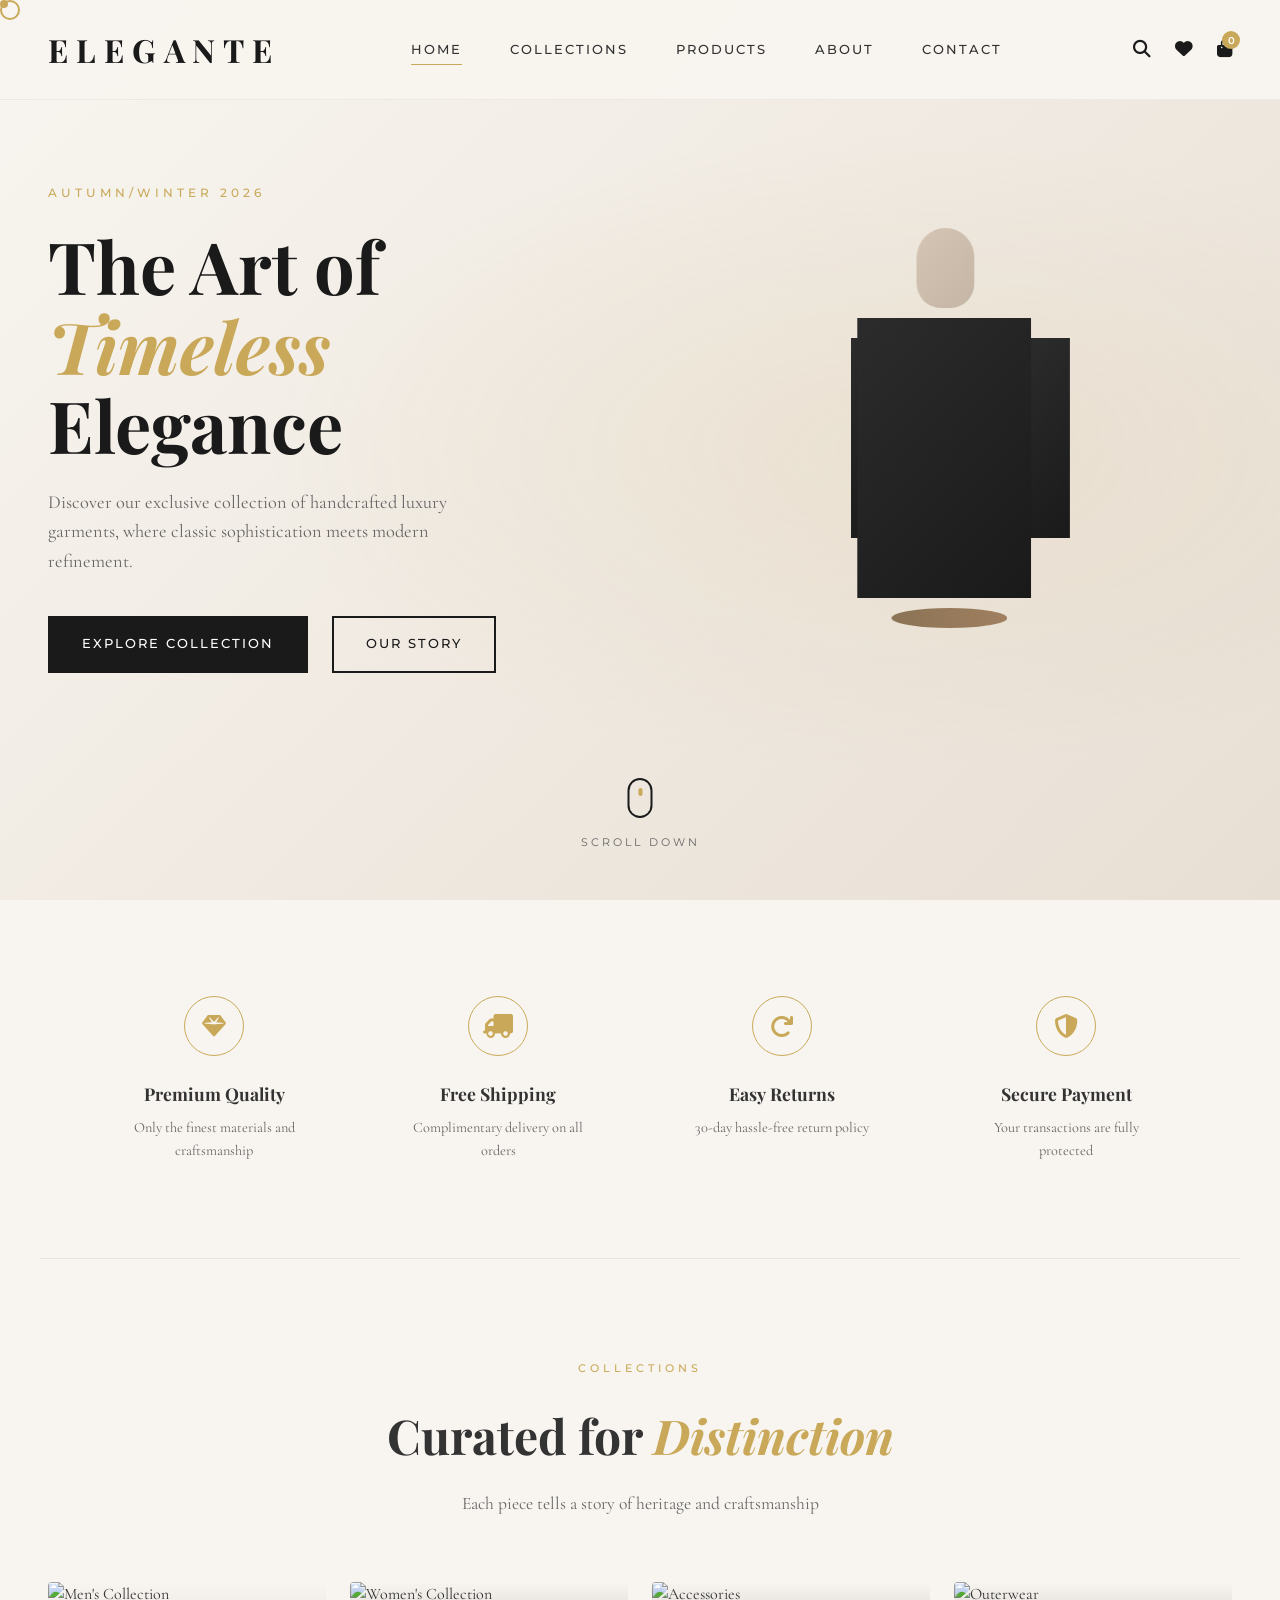
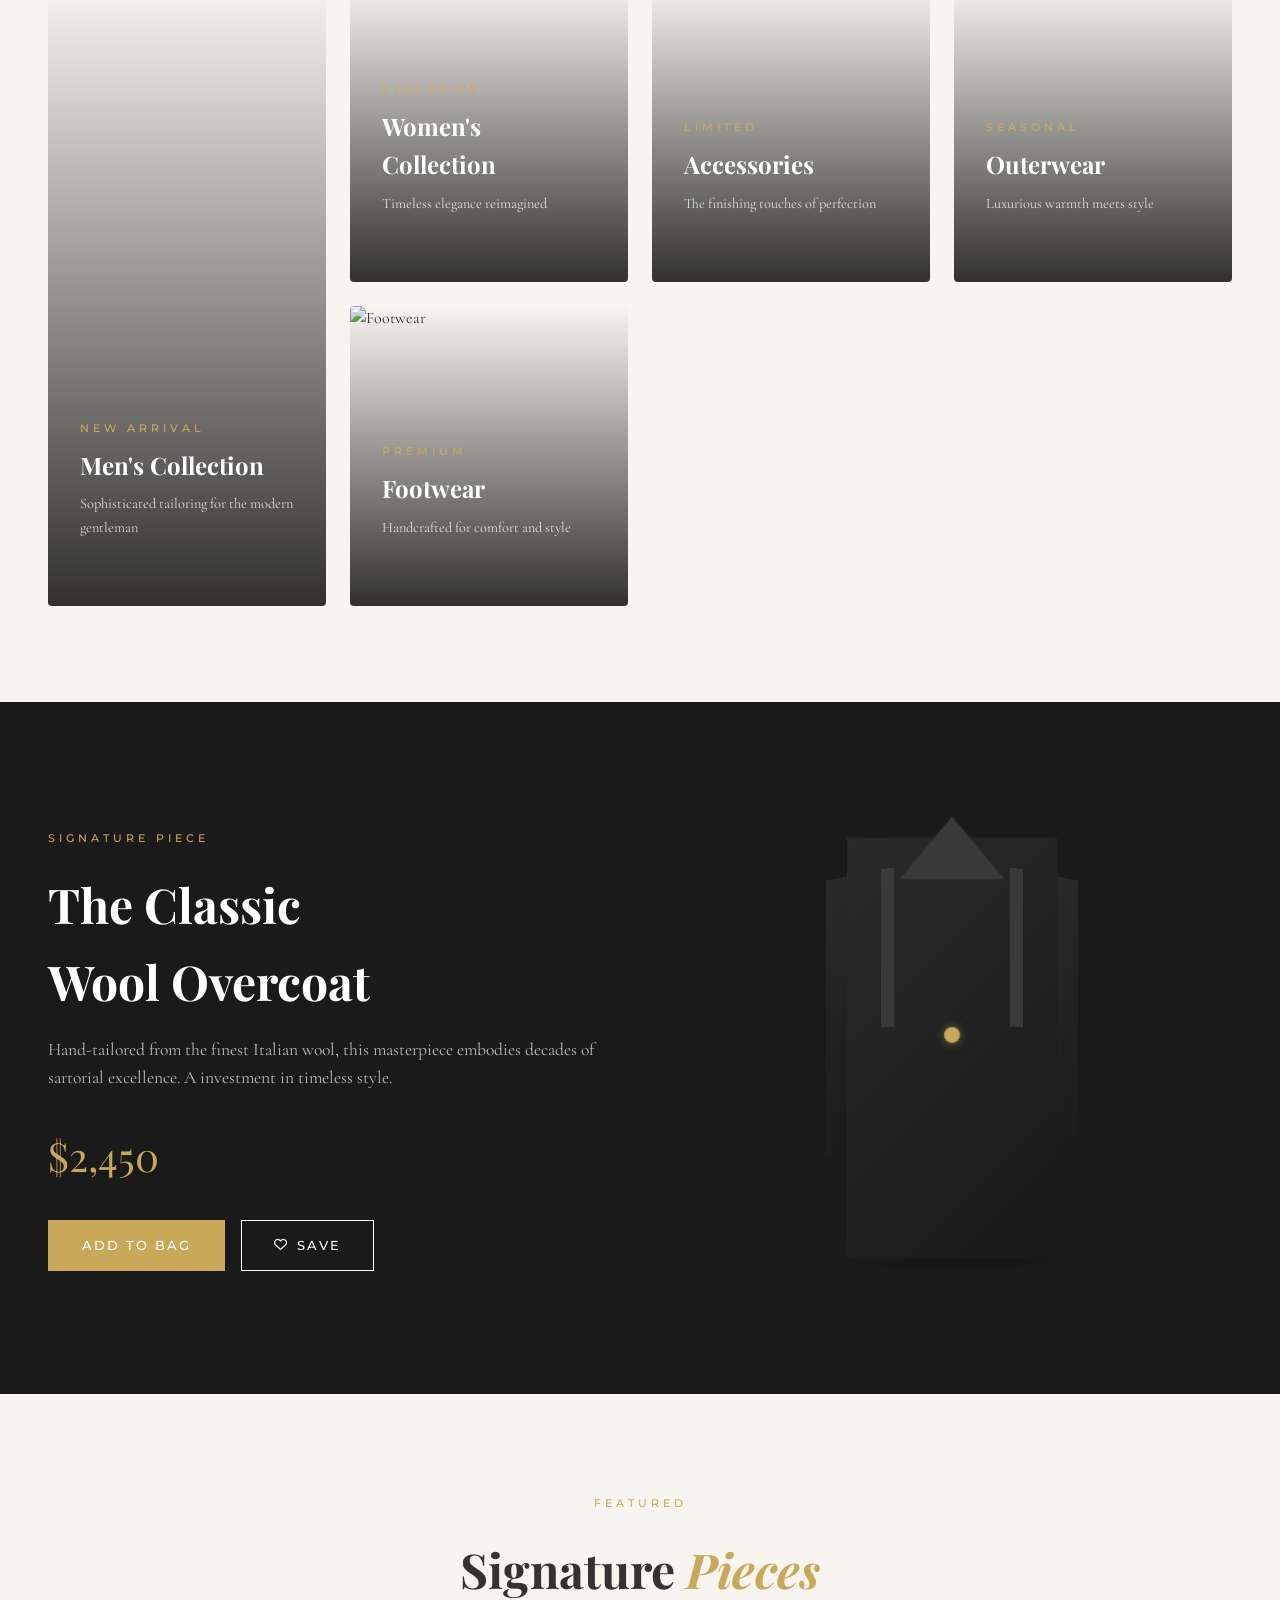
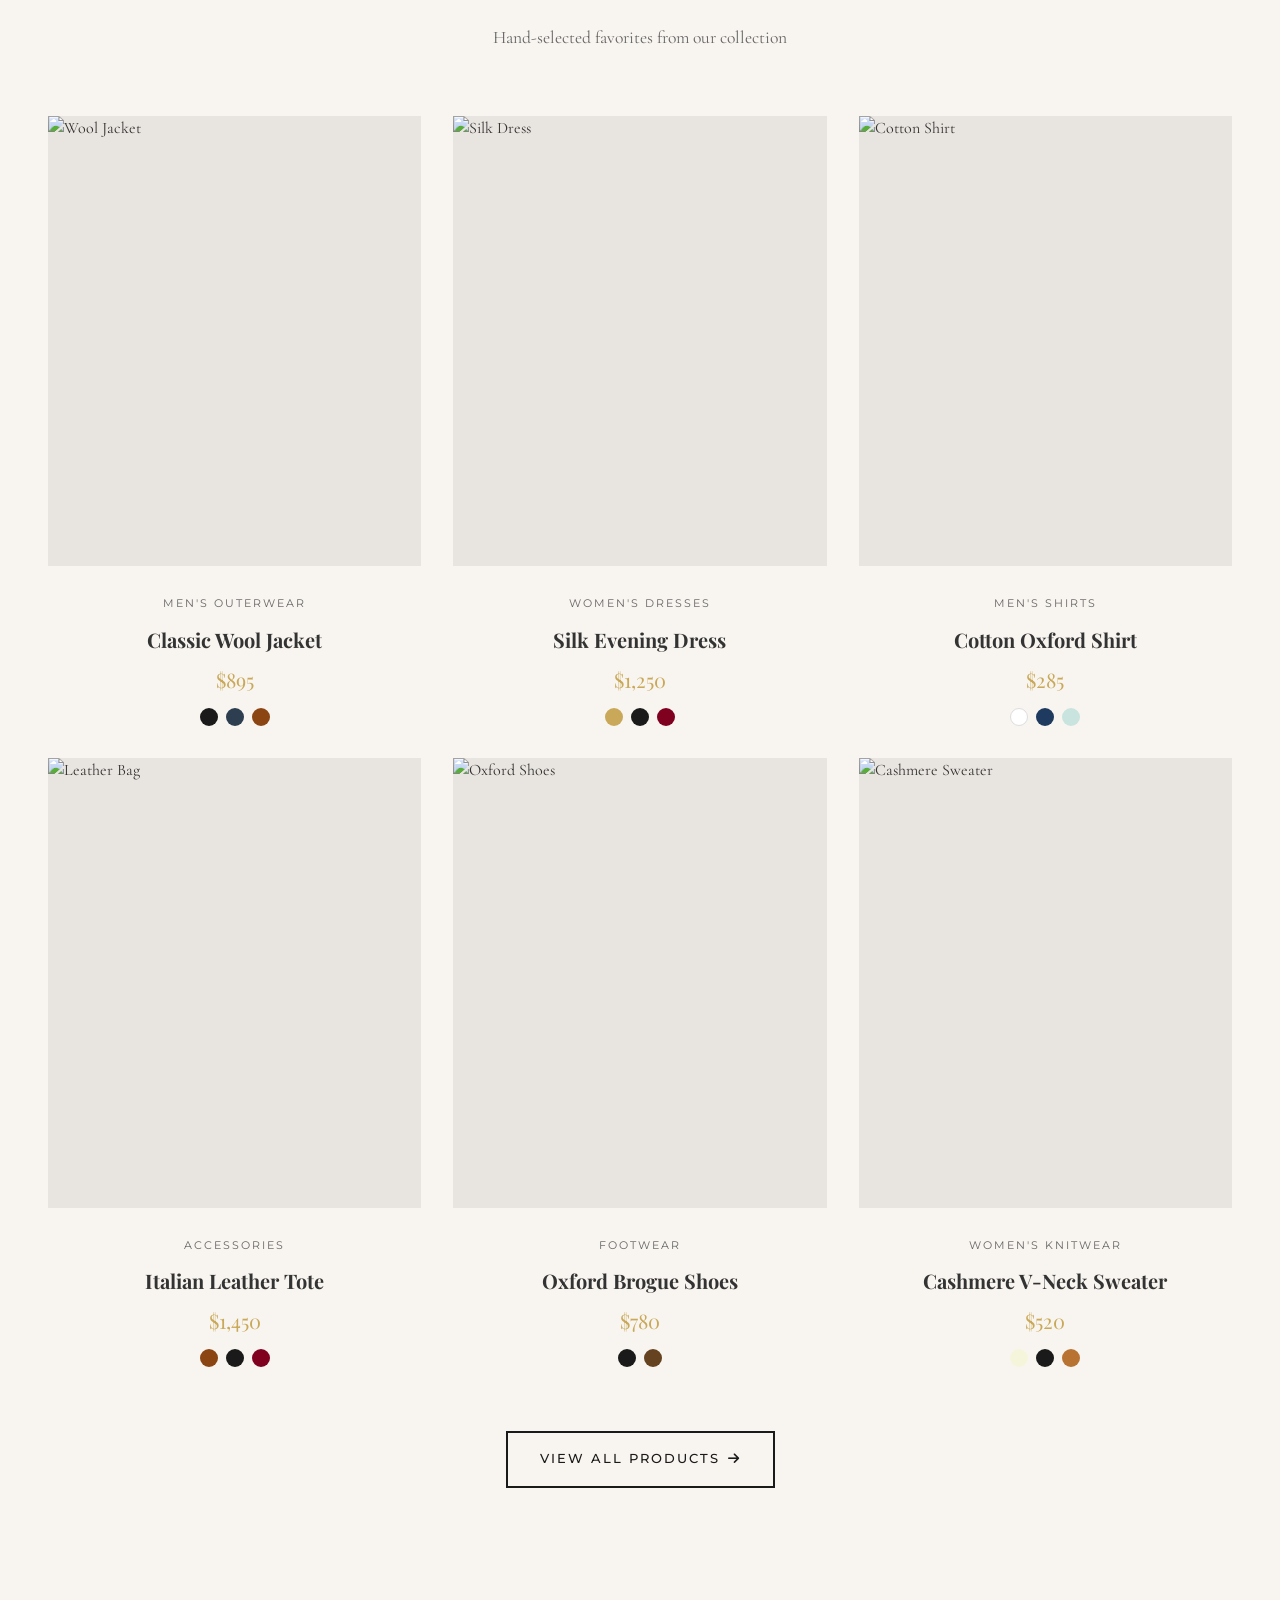
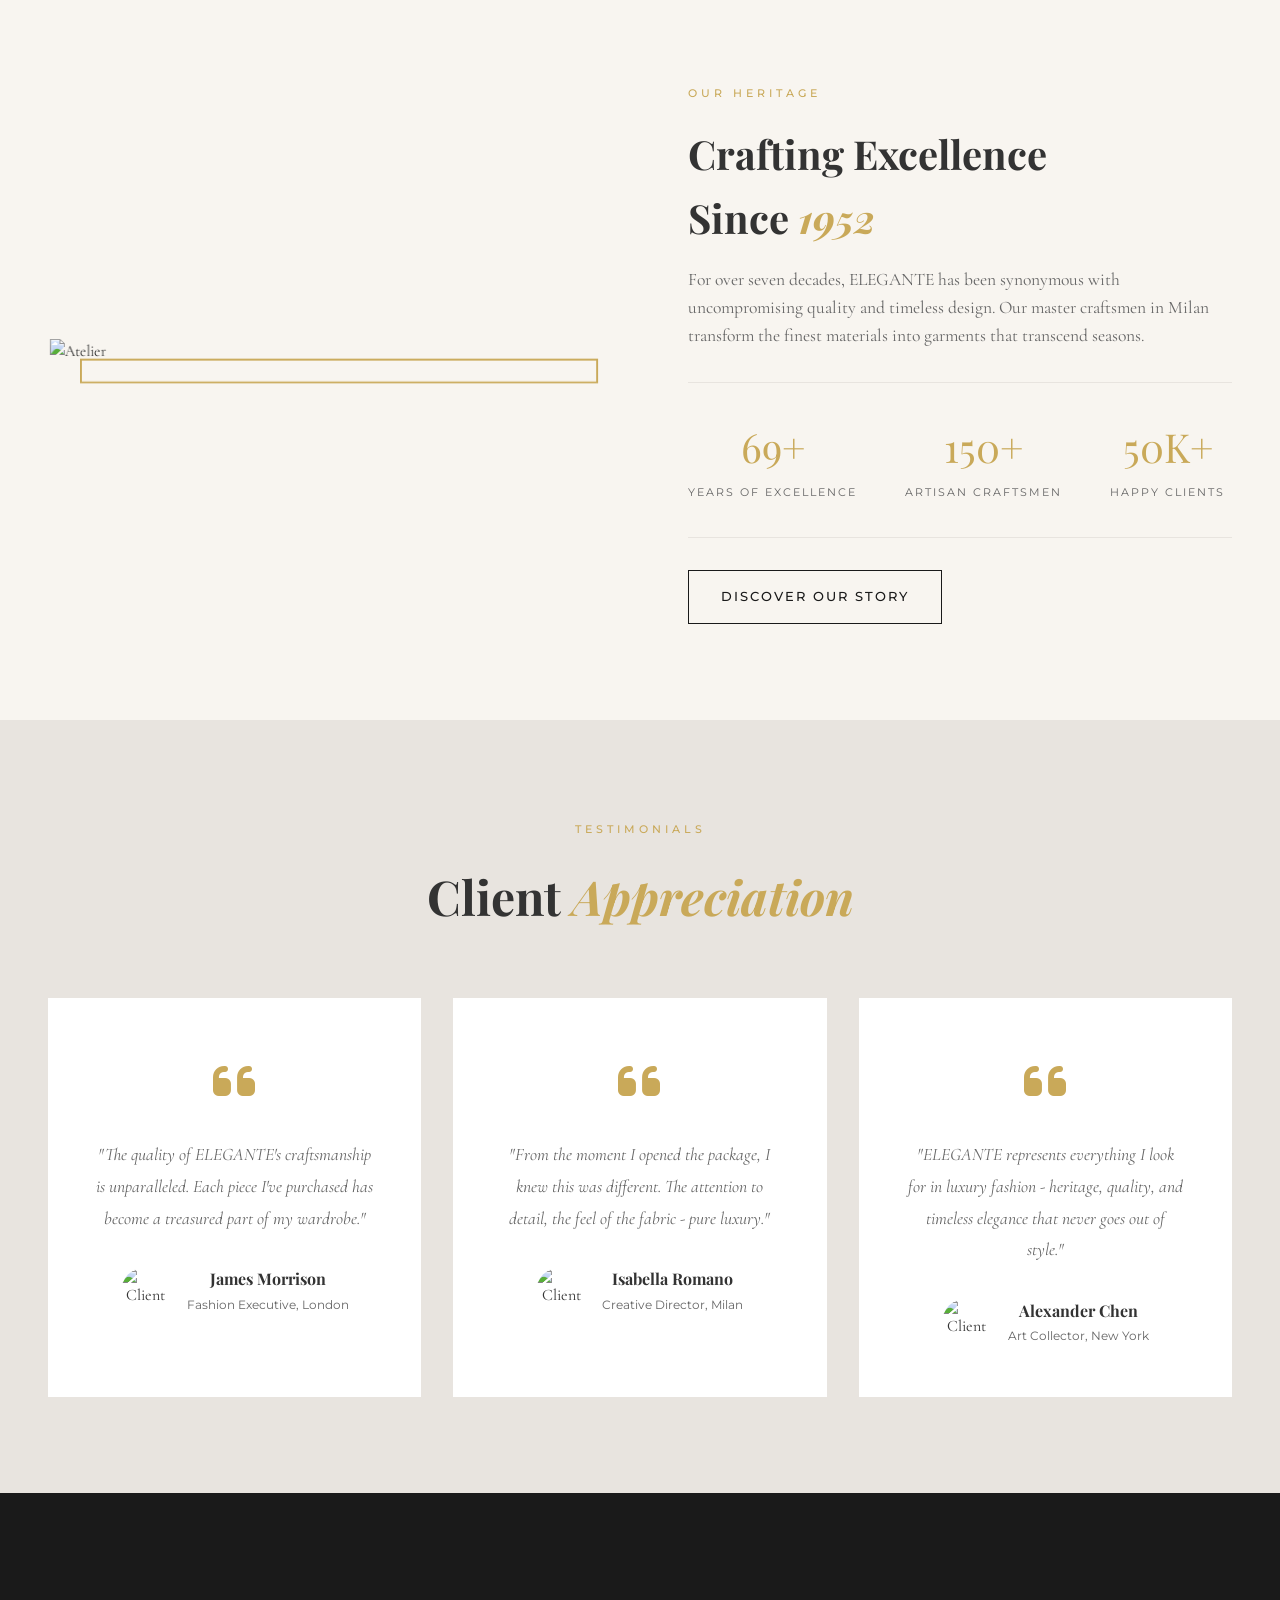
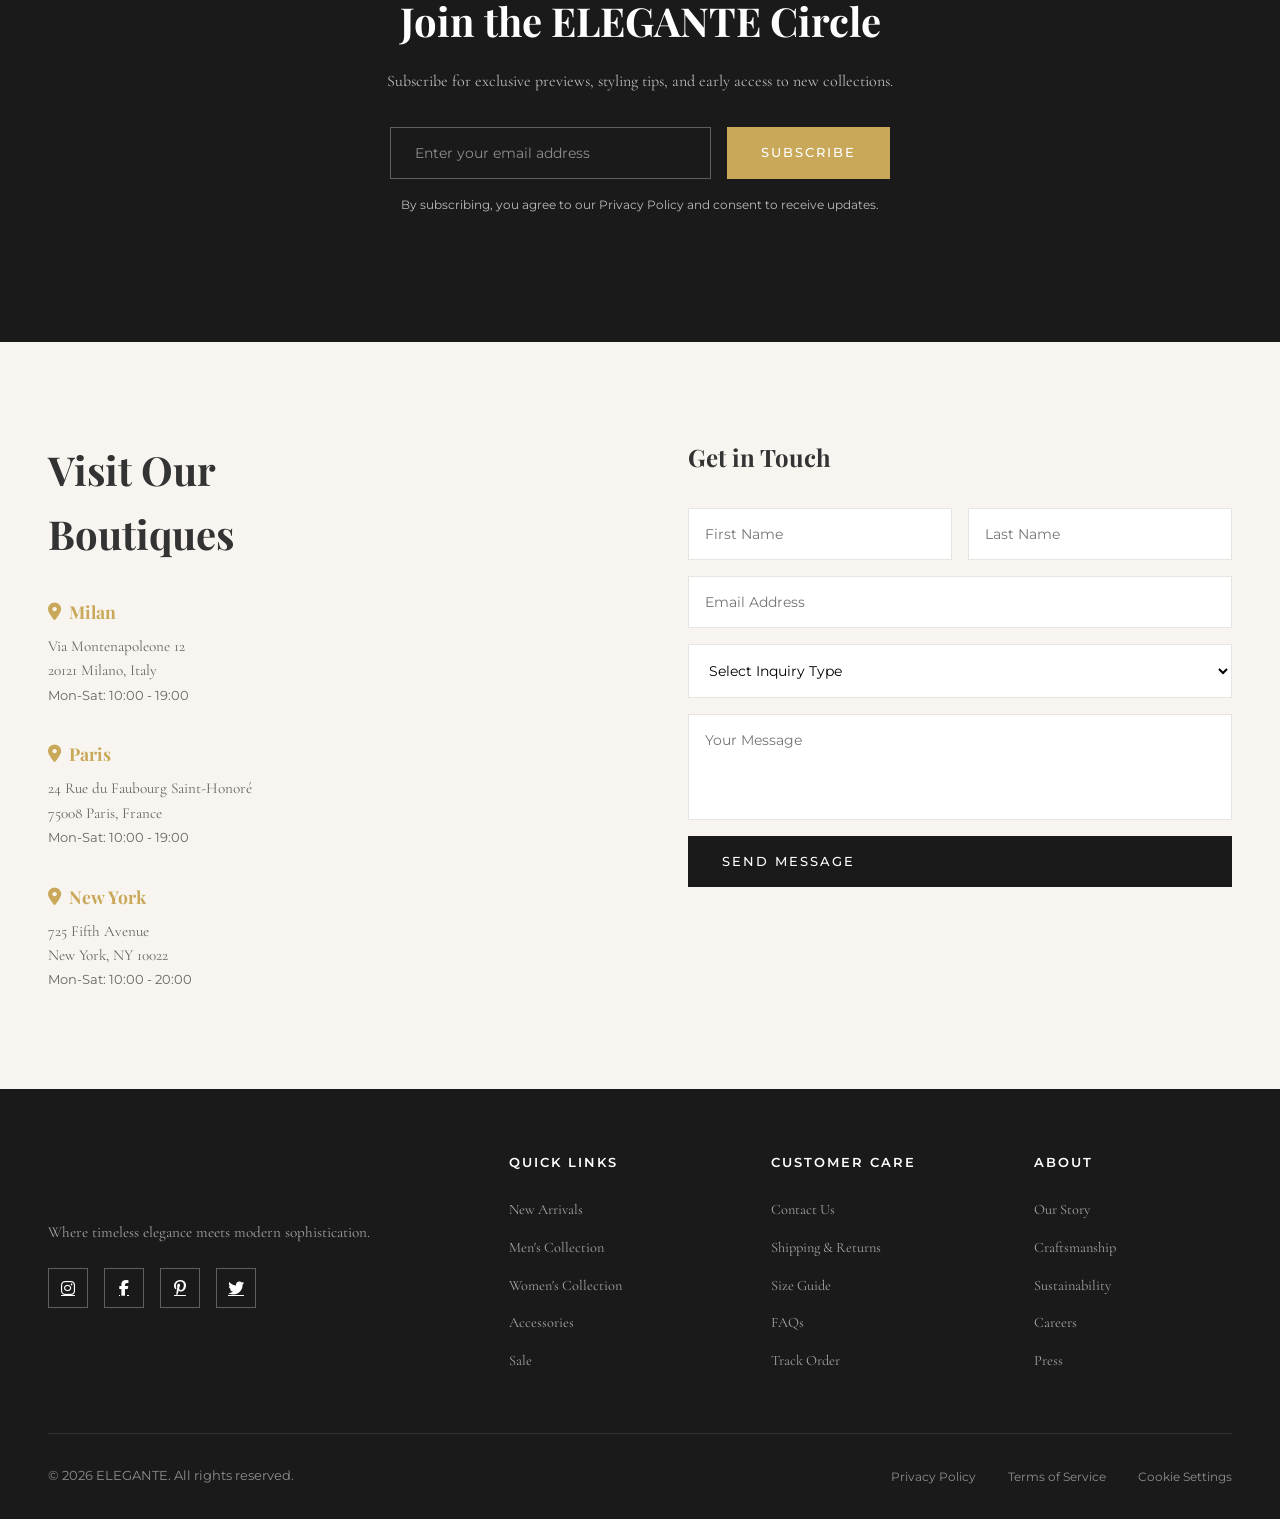
==== index.html @ e99ea3eb "Add 3D Classic Clothing Brand Website - ELEGANTE" ====
<!DOCTYPE html>
<html lang="en">
<head>
    <meta charset="UTF-8">
    <meta name="viewport" content="width=device-width, initial-scale=1.0">
    <title>ELEGANTE - Luxury Clothing Brand</title>
    <link rel="stylesheet" href="style.css">
    <link href="https://fonts.googleapis.com/css2?family=Playfair+Display:wght@400;500;600;700&family=Cormorant+Garamond:wght@300;400;500;600&family=Montserrat:wght@300;400;500;600&display=swap" rel="stylesheet">
    <link rel="stylesheet" href="https://cdnjs.cloudflare.com/ajax/libs/font-awesome/6.4.0/css/all.min.css">
</head>
<body>
    <div class="cursor"></div>
    <div class="cursor-follower"></div>

    <nav class="navbar">
        <div class="nav-container">
            <div class="logo">ELEGANTE</div>
            <ul class="nav-links">
                <li><a href="#home" class="active">Home</a></li>
                <li><a href="#collections">Collections</a></li>
                <li><a href="#products">Products</a></li>
                <li><a href="#about">About</a></li>
                <li><a href="#contact">Contact</a></li>
            </ul>
            <div class="nav-icons">
                <button class="icon-btn"><i class="fas fa-search"></i></button>
                <button class="icon-btn"><i class="fas fa-heart"></i></button>
                <button class="icon-btn cart-btn">
                    <i class="fas fa-shopping-bag"></i>
                    <span class="cart-count">0</span>
                </button>
            </div>
            <button class="nav-toggle">
                <span></span>
                <span></span>
                <span></span>
            </button>
        </div>
    </nav>

    <section class="hero" id="home">
        <div class="hero-bg">
            <div class="bg-layer layer-1"></div>
            <div class="bg-layer layer-2"></div>
            <div class="bg-layer layer-3"></div>
        </div>
        <div class="hero-content">
            <div class="hero-text">
                <span class="subtitle">Autumn/Winter 2026</span>
                <h1>The Art of<br><span class="highlight">Timeless</span> Elegance</h1>
                <p>Discover our exclusive collection of handcrafted luxury garments, where classic sophistication meets modern refinement.</p>
                <div class="hero-buttons">
                    <a href="#collections" class="btn btn-primary">Explore Collection</a>
                    <a href="#about" class="btn btn-secondary">Our Story</a>
                </div>
            </div>
            <div class="hero-3d">
                <div class="mannequin">
                    <div class="mannequin-head"></div>
                    <div class="mannequin-body">
                        <div class="jacket">
                            <div class="jacket-front"></div>
                            <div class="jacket-left"></div>
                            <div class="jacket-right"></div>
                            <div class="jacket-sleeve left"></div>
                            <div class="jacket-sleeve right"></div>
                        </div>
                    </div>
                    <div class="mannequin-base"></div>
                </div>
                <div class="reflection"></div>
            </div>
        </div>
        <div class="scroll-indicator">
            <div class="mouse">
                <div class="wheel"></div>
            </div>
            <span>Scroll Down</span>
        </div>
    </section>

    <section class="features">
        <div class="feature">
            <div class="feature-icon"><i class="fas fa-gem"></i></div>
            <h3>Premium Quality</h3>
            <p>Only the finest materials and craftsmanship</p>
        </div>
        <div class="feature">
            <div class="feature-icon"><i class="fas fa-truck"></i></div>
            <h3>Free Shipping</h3>
            <p>Complimentary delivery on all orders</p>
        </div>
        <div class="feature">
            <div class="feature-icon"><i class="fas fa-undo"></i></div>
            <h3>Easy Returns</h3>
            <p>30-day hassle-free return policy</p>
        </div>
        <div class="feature">
            <div class="feature-icon"><i class="fas fa-shield-alt"></i></div>
            <h3>Secure Payment</h3>
            <p>Your transactions are fully protected</p>
        </div>
    </section>

    <section class="collections" id="collections">
        <div class="section-header">
            <span class="tag">Collections</span>
            <h2>Curated for <span class="highlight">Distinction</span></h2>
            <p>Each piece tells a story of heritage and craftsmanship</p>
        </div>
        <div class="collections-grid">
            <div class="collection-card large">
                <div class="card-inner">
                    <div class="card-front">
                        <img src="https://images.unsplash.com/photo-1558171813-4c088753af8f?w=800&h=1000&fit=crop" alt="Men's Collection">
                        <div class="card-overlay">
                            <span class="tag">New Arrival</span>
                            <h3>Men's Collection</h3>
                            <p>Sophisticated tailoring for the modern gentleman</p>
                            <a href="#" class="explore-btn">Explore <i class="fas fa-arrow-right"></i></a>
                        </div>
                    </div>
                </div>
            </div>
            <div class="collection-card">
                <div class="card-inner">
                    <div class="card-front">
                        <img src="https://images.unsplash.com/photo-1485968579169-a6d3c5b5a7c9?w=600&h=500&fit=crop" alt="Women's Collection">
                        <div class="card-overlay">
                            <span class="tag">Exclusive</span>
                            <h3>Women's Collection</h3>
                            <p>Timeless elegance reimagined</p>
                            <a href="#" class="explore-btn">Explore <i class="fas fa-arrow-right"></i></a>
                        </div>
                    </div>
                </div>
            </div>
            <div class="collection-card">
                <div class="card-inner">
                    <div class="card-front">
                        <img src="https://images.unsplash.com/photo-1490481651871-ab68de25d43d?w=600&h=500&fit=crop" alt="Accessories">
                        <div class="card-overlay">
                            <span class="tag">Limited</span>
                            <h3>Accessories</h3>
                            <p>The finishing touches of perfection</p>
                            <a href="#" class="explore-btn">Explore <i class="fas fa-arrow-right"></i></a>
                        </div>
                    </div>
                </div>
            </div>
            <div class="collection-card">
                <div class="card-inner">
                    <div class="card-front">
                        <img src="https://images.unsplash.com/photo-1445205170230-053b83016050?w=600&h=500&fit=crop" alt="Outerwear">
                        <div class="card-overlay">
                            <span class="tag">Seasonal</span>
                            <h3>Outerwear</h3>
                            <p>Luxurious warmth meets style</p>
                            <a href="#" class="explore-btn">Explore <i class="fas fa-arrow-right"></i></a>
                        </div>
                    </div>
                </div>
            </div>
            <div class="collection-card">
                <div class="card-inner">
                    <div class="card-front">
                        <img src="https://images.unsplash.com/photo-1441986300917-64674bd600d8?w=600&h=500&fit=crop" alt="Footwear">
                        <div class="card-overlay">
                            <span class="tag">Premium</span>
                            <h3>Footwear</h3>
                            <p>Handcrafted for comfort and style</p>
                            <a href="#" class="explore-btn">Explore <i class="fas fa-arrow-right"></i></a>
                        </div>
                    </div>
                </div>
            </div>
        </div>
    </section>

    <section class="showcase">
        <div class="showcase-content">
            <div class="showcase-text">
                <span class="tag">Signature Piece</span>
                <h2>The Classic<br>Wool Overcoat</h2>
                <p>Hand-tailored from the finest Italian wool, this masterpiece embodies decades of sartorial excellence. A investment in timeless style.</p>
                <div class="price">$2,450</div>
                <div class="showcase-buttons">
                    <button class="btn btn-primary">Add to Bag</button>
                    <button class="btn btn-outline"><i class="far fa-heart"></i> Save</button>
                </div>
            </div>
            <div class="showcase-3d">
                <div class="coat-3d">
                    <div class="coat-body">
                        <div class="coat-side left"></div>
                        <div class="coat-side right"></div>
                        <div class="coat-front"></div>
                        <div class="coat-collar"></div>
                        <div class="coat-lapel left"></div>
                        <div class="coat-lapel right"></div>
                        <div class="coat-button"></div>
                        <div class="coat-pocket left"></div>
                        <div class="coat-pocket right"></div>
                        <div class="coat-sleeve left"></div>
                        <div class="coat-sleeve right"></div>
                    </div>
                    <div class="coat-shadow"></div>
                </div>
            </div>
        </div>
    </section>

    <section class="products" id="products">
        <div class="section-header">
            <span class="tag">Featured</span>
            <h2>Signature <span class="highlight">Pieces</span></h2>
            <p>Hand-selected favorites from our collection</p>
        </div>
        <div class="products-grid">
            <div class="product-card">
                <div class="product-3d">
                    <div class="product-wrapper">
                        <div class="product-img">
                            <img src="https://images.unsplash.com/photo-1591047139829-d91aecb6caea?w=400&h=500&fit=crop" alt="Wool Jacket">
                        </div>
                        <div class="product-img hover-img">
                            <img src="https://images.unsplash.com/photo-1594938298603-c8148c4dae35?w=400&h=500&fit=crop" alt="Wool Jacket Back">
                        </div>
                    </div>
                    <div class="product-actions">
                        <button class="action-btn"><i class="fas fa-eye"></i></button>
                        <button class="action-btn"><i class="fas fa-heart"></i></button>
                        <button class="action-btn"><i class="fas fa-sync-alt"></i></button>
                    </div>
                </div>
                <div class="product-info">
                    <span class="product-category">Men's Outerwear</span>
                    <h3>Classic Wool Jacket</h3>
                    <div class="product-price">$895</div>
                    <div class="product-colors">
                        <span class="color" style="background: #1a1a1a;"></span>
                        <span class="color" style="background: #2c3e50;"></span>
                        <span class="color" style="background: #8b4513;"></span>
                    </div>
                </div>
            </div>
            <div class="product-card">
                <div class="product-3d">
                    <div class="product-wrapper">
                        <div class="product-img">
                            <img src="https://images.unsplash.com/photo-1595777457583-95e059d581b8?w=400&h=500&fit=crop" alt="Silk Dress">
                        </div>
                        <div class="product-img hover-img">
                            <img src="https://images.unsplash.com/photo-1572804013309-59a88b7e92f1?w=400&h=500&fit=crop" alt="Silk Dress Back">
                        </div>
                    </div>
                    <div class="product-actions">
                        <button class="action-btn"><i class="fas fa-eye"></i></button>
                        <button class="action-btn"><i class="fas fa-heart"></i></button>
                        <button class="action-btn"><i class="fas fa-sync-alt"></i></button>
                    </div>
                </div>
                <div class="product-info">
                    <span class="product-category">Women's Dresses</span>
                    <h3>Silk Evening Dress</h3>
                    <div class="product-price">$1,250</div>
                    <div class="product-colors">
                        <span class="color" style="background: #c9a959;"></span>
                        <span class="color" style="background: #1a1a1a;"></span>
                        <span class="color" style="background: #800020;"></span>
                    </div>
                </div>
            </div>
            <div class="product-card">
                <div class="product-3d">
                    <div class="product-wrapper">
                        <div class="product-img">
                            <img src="https://images.unsplash.com/photo-1521572163474-6864f9cf17ab?w=400&h=500&fit=crop" alt="Cotton Shirt">
                        </div>
                        <div class="product-img hover-img">
                            <img src="https://images.unsplash.com/photo-1596755094514-f87e34085b2c?w=400&h=500&fit=crop" alt="Cotton Shirt Back">
                        </div>
                    </div>
                    <div class="product-actions">
                        <button class="action-btn"><i class="fas fa-eye"></i></button>
                        <button class="action-btn"><i class="fas fa-heart"></i></button>
                        <button class="action-btn"><i class="fas fa-sync-alt"></i></button>
                    </div>
                </div>
                <div class="product-info">
                    <span class="product-category">Men's Shirts</span>
                    <h3>Cotton Oxford Shirt</h3>
                    <div class="product-price">$285</div>
                    <div class="product-colors">
                        <span class="color" style="background: #ffffff; border: 1px solid #ddd;"></span>
                        <span class="color" style="background: #1e3a5f;"></span>
                        <span class="color" style="background: #c9e4de;"></span>
                    </div>
                </div>
            </div>
            <div class="product-card">
                <div class="product-3d">
                    <div class="product-wrapper">
                        <div class="product-img">
                            <img src="https://images.unsplash.com/photo-1548036328-c9fa89d128fa?w=400&h=500&fit=crop" alt="Leather Bag">
                        </div>
                        <div class="product-img hover-img">
                            <img src="https://images.unsplash.com/photo-1553062407-98eeb64c6a62?w=400&h=500&fit=crop" alt="Leather Bag Side">
                        </div>
                    </div>
                    <div class="product-actions">
                        <button class="action-btn"><i class="fas fa-eye"></i></button>
                        <button class="action-btn"><i class="fas fa-heart"></i></button>
                        <button class="action-btn"><i class="fas fa-sync-alt"></i></button>
                    </div>
                </div>
                <div class="product-info">
                    <span class="product-category">Accessories</span>
                    <h3>Italian Leather Tote</h3>
                    <div class="product-price">$1,450</div>
                    <div class="product-colors">
                        <span class="color" style="background: #8b4513;"></span>
                        <span class="color" style="background: #1a1a1a;"></span>
                        <span class="color" style="background: #800020;"></span>
                    </div>
                </div>
            </div>
            <div class="product-card">
                <div class="product-3d">
                    <div class="product-wrapper">
                        <div class="product-img">
                            <img src="https://images.unsplash.com/photo-1600185365483-26d7a4cc7519?w=400&h=500&fit=crop" alt="Oxford Shoes">
                        </div>
                        <div class="product-img hover-img">
                            <img src="https://images.unsplash.com/photo-1608256246200-53e635b5b65f?w=400&h=500&fit=crop" alt="Oxford Shoes Side">
                        </div>
                    </div>
                    <div class="product-actions">
                        <button class="action-btn"><i class="fas fa-eye"></i></button>
                        <button class="action-btn"><i class="fas fa-heart"></i></button>
                        <button class="action-btn"><i class="fas fa-sync-alt"></i></button>
                    </div>
                </div>
                <div class="product-info">
                    <span class="product-category">Footwear</span>
                    <h3>Oxford Brogue Shoes</h3>
                    <div class="product-price">$780</div>
                    <div class="product-colors">
                        <span class="color" style="background: #1a1a1a;"></span>
                        <span class="color" style="background: #654321;"></span>
                    </div>
                </div>
            </div>
            <div class="product-card">
                <div class="product-3d">
                    <div class="product-wrapper">
                        <div class="product-img">
                            <img src="https://images.unsplash.com/photo-1434389677669-e08b4cac3105?w=400&h=500&fit=crop" alt="Cashmere Sweater">
                        </div>
                        <div class="product-img hover-img">
                            <img src="https://images.unsplash.com/photo-1576566588028-4147f3842f27?w=400&h=500&fit=crop" alt="Cashmere Sweater Detail">
                        </div>
                    </div>
                    <div class="product-actions">
                        <button class="action-btn"><i class="fas fa-eye"></i></button>
                        <button class="action-btn"><i class="fas fa-heart"></i></button>
                        <button class="action-btn"><i class="fas fa-sync-alt"></i></button>
                    </div>
                </div>
                <div class="product-info">
                    <span class="product-category">Women's Knitwear</span>
                    <h3>Cashmere V-Neck Sweater</h3>
                    <div class="product-price">$520</div>
                    <div class="product-colors">
                        <span class="color" style="background: #f5f5dc;"></span>
                        <span class="color" style="background: #1a1a1a;"></span>
                        <span class="color" style="background: #b87333;"></span>
                    </div>
                </div>
            </div>
        </div>
        <div class="products-cta">
            <a href="#" class="btn btn-secondary">View All Products <i class="fas fa-arrow-right"></i></a>
        </div>
    </section>

    <section class="about" id="about">
        <div class="about-image">
            <div class="image-frame">
                <img src="https://images.unsplash.com/photo-1558618666-fcd25c85cd64?w=600&h=800&fit=crop" alt="Atelier">
                <div class="frame-accent"></div>
            </div>
        </div>
        <div class="about-content">
            <span class="tag">Our Heritage</span>
            <h2>Crafting Excellence<br>Since <span class="highlight">1952</span></h2>
            <p>For over seven decades, ELEGANTE has been synonymous with uncompromising quality and timeless design. Our master craftsmen in Milan transform the finest materials into garments that transcend seasons.</p>
            <div class="about-stats">
                <div class="stat">
                    <span class="number">70+</span>
                    <span class="label">Years of Excellence</span>
                </div>
                <div class="stat">
                    <span class="number">150+</span>
                    <span class="label">Artisan Craftsmen</span>
                </div>
                <div class="stat">
                    <span class="number">50K+</span>
                    <span class="label">Happy Clients</span>
                </div>
            </div>
            <a href="#" class="btn btn-outline">Discover Our Story</a>
        </div>
    </section>

    <section class="testimonials">
        <div class="section-header">
            <span class="tag">Testimonials</span>
            <h2>Client <span class="highlight">Appreciation</span></h2>
        </div>
        <div class="testimonials-container">
            <div class="testimonial-card">
                <div class="quote"><i class="fas fa-quote-left"></i></div>
                <p>"The quality of ELEGANTE's craftsmanship is unparalleled. Each piece I've purchased has become a treasured part of my wardrobe."</p>
                <div class="client">
                    <img src="https://images.unsplash.com/photo-1472099645785-5658abf4ff4e?w=100&h=100&fit=crop" alt="Client">
                    <div class="client-info">
                        <strong>James Morrison</strong>
                        <span>Fashion Executive, London</span>
                    </div>
                </div>
            </div>
            <div class="testimonial-card">
                <div class="quote"><i class="fas fa-quote-left"></i></div>
                <p>"From the moment I opened the package, I knew this was different. The attention to detail, the feel of the fabric - pure luxury."</p>
                <div class="client">
                    <img src="https://images.unsplash.com/photo-1438761681033-6461ffad8d80?w=100&h=100&fit=crop" alt="Client">
                    <div class="client-info">
                        <strong>Isabella Romano</strong>
                        <span>Creative Director, Milan</span>
                    </div>
                </div>
            </div>
            <div class="testimonial-card">
                <div class="quote"><i class="fas fa-quote-left"></i></div>
                <p>"ELEGANTE represents everything I look for in luxury fashion - heritage, quality, and timeless elegance that never goes out of style."</p>
                <div class="client">
                    <img src="https://images.unsplash.com/photo-1507003211169-0a1dd7228f2d?w=100&h=100&fit=crop" alt="Client">
                    <div class="client-info">
                        <strong>Alexander Chen</strong>
                        <span>Art Collector, New York</span>
                    </div>
                </div>
            </div>
        </div>
    </section>

    <section class="newsletter">
        <div class="newsletter-content">
            <h2>Join the ELEGANTE Circle</h2>
            <p>Subscribe for exclusive previews, styling tips, and early access to new collections.</p>
            <form class="newsletter-form">
                <input type="email" placeholder="Enter your email address" required>
                <button type="submit" class="btn btn-primary">Subscribe</button>
            </form>
            <p class="privacy">By subscribing, you agree to our Privacy Policy and consent to receive updates.</p>
        </div>
    </section>

    <section class="contact" id="contact">
        <div class="contact-container">
            <div class="contact-info">
                <h2>Visit Our<br>Boutiques</h2>
                <div class="locations">
                    <div class="location">
                        <h4><i class="fas fa-map-marker-alt"></i> Milan</h4>
                        <p>Via Montenapoleone 12<br>20121 Milano, Italy</p>
                        <span>Mon-Sat: 10:00 - 19:00</span>
                    </div>
                    <div class="location">
                        <h4><i class="fas fa-map-marker-alt"></i> Paris</h4>
                        <p>24 Rue du Faubourg Saint-Honoré<br>75008 Paris, France</p>
                        <span>Mon-Sat: 10:00 - 19:00</span>
                    </div>
                    <div class="location">
                        <h4><i class="fas fa-map-marker-alt"></i> New York</h4>
                        <p>725 Fifth Avenue<br>New York, NY 10022</p>
                        <span>Mon-Sat: 10:00 - 20:00</span>
                    </div>
                </div>
            </div>
            <div class="contact-form">
                <h3>Get in Touch</h3>
                <form>
                    <div class="form-row">
                        <input type="text" placeholder="First Name" required>
                        <input type="text" placeholder="Last Name" required>
                    </div>
                    <input type="email" placeholder="Email Address" required>
                    <select>
                        <option value="">Select Inquiry Type</option>
                        <option value="order">Order Inquiry</option>
                        <option value="appointment">Book Appointment</option>
                        <option value="custom">Custom Tailoring</option>
                        <option value="other">Other</option>
                    </select>
                    <textarea rows="4" placeholder="Your Message"></textarea>
                    <button type="submit" class="btn btn-primary">Send Message</button>
                </form>
            </div>
        </div>
    </section>

    <footer class="footer">
        <div class="footer-top">
            <div class="footer-brand">
                <div class="logo">ELEGANTE</div>
                <p>Where timeless elegance meets modern sophistication.</p>
                <div class="social">
                    <a href="#"><i class="fab fa-instagram"></i></a>
                    <a href="#"><i class="fab fa-facebook-f"></i></a>
                    <a href="#"><i class="fab fa-pinterest-p"></i></a>
                    <a href="#"><i class="fab fa-twitter"></i></a>
                </div>
            </div>
            <div class="footer-links">
                <h4>Quick Links</h4>
                <ul>
                    <li><a href="#">New Arrivals</a></li>
                    <li><a href="#">Men's Collection</a></li>
                    <li><a href="#">Women's Collection</a></li>
                    <li><a href="#">Accessories</a></li>
                    <li><a href="#">Sale</a></li>
                </ul>
            </div>
            <div class="footer-links">
                <h4>Customer Care</h4>
                <ul>
                    <li><a href="#">Contact Us</a></li>
                    <li><a href="#">Shipping & Returns</a></li>
                    <li><a href="#">Size Guide</a></li>
                    <li><a href="#">FAQs</a></li>
                    <li><a href="#">Track Order</a></li>
                </ul>
            </div>
            <div class="footer-links">
                <h4>About</h4>
                <ul>
                    <li><a href="#">Our Story</a></li>
                    <li><a href="#">Craftsmanship</a></li>
                    <li><a href="#">Sustainability</a></li>
                    <li><a href="#">Careers</a></li>
                    <li><a href="#">Press</a></li>
                </ul>
            </div>
        </div>
        <div class="footer-bottom">
            <p>&copy; 2026 ELEGANTE. All rights reserved.</p>
            <div class="footer-legal">
                <a href="#">Privacy Policy</a>
                <a href="#">Terms of Service</a>
                <a href="#">Cookie Settings</a>
            </div>
        </div>
    </footer>

    <script src="script.js"></script>
</body>
</html>
---- style.css ----
* {
    margin: 0;
    padding: 0;
    box-sizing: border-box;
}

:root {
    --primary: #1a1a1a;
    --accent: #c9a959;
    --accent-dark: #a68b3d;
    --cream: #f8f5f0;
    --light-gray: #e8e4df;
    --text: #333333;
    --text-light: #666666;
    --white: #ffffff;
    --font-display: 'Playfair Display', serif;
    --font-body: 'Cormorant Garamond', serif;
    --font-sans: 'Montserrat', sans-serif;
}

html {
    scroll-behavior: smooth;
}

body {
    font-family: var(--font-body);
    color: var(--text);
    background: var(--cream);
    line-height: 1.6;
    overflow-x: hidden;
    cursor: none;
}

.cursor {
    width: 20px;
    height: 20px;
    border: 2px solid var(--accent);
    border-radius: 50%;
    position: fixed;
    pointer-events: none;
    z-index: 10000;
    transition: transform 0.1s ease;
}

.cursor-follower {
    width: 8px;
    height: 8px;
    background: var(--accent);
    border-radius: 50%;
    position: fixed;
    pointer-events: none;
    z-index: 10000;
    transition: transform 0.3s ease;
}

.navbar {
    position: fixed;
    top: 0;
    left: 0;
    right: 0;
    z-index: 1000;
    padding: 1.5rem 3rem;
    background: rgba(248, 245, 240, 0.95);
    backdrop-filter: blur(10px);
    border-bottom: 1px solid rgba(0, 0, 0, 0.05);
}

.nav-container {
    max-width: 1400px;
    margin: 0 auto;
    display: flex;
    justify-content: space-between;
    align-items: center;
}

.logo {
    font-family: var(--font-display);
    font-size: 2rem;
    font-weight: 700;
    letter-spacing: 8px;
    color: var(--primary);
}

.nav-links {
    display: flex;
    list-style: none;
    gap: 3rem;
}

.nav-links a {
    font-family: var(--font-sans);
    font-size: 0.8rem;
    font-weight: 500;
    letter-spacing: 2px;
    text-transform: uppercase;
    color: var(--text);
    text-decoration: none;
    position: relative;
    padding: 0.5rem 0;
}

.nav-links a::after {
    content: '';
    position: absolute;
    bottom: 0;
    left: 0;
    width: 0;
    height: 1px;
    background: var(--accent);
    transition: width 0.3s ease;
}

.nav-links a:hover::after,
.nav-links a.active::after {
    width: 100%;
}

.nav-icons {
    display: flex;
    gap: 1.5rem;
}

.icon-btn {
    background: none;
    border: none;
    font-size: 1.1rem;
    color: var(--primary);
    cursor: pointer;
    transition: color 0.3s;
    position: relative;
}

.icon-btn:hover {
    color: var(--accent);
}

.cart-count {
    position: absolute;
    top: -8px;
    right: -8px;
    width: 18px;
    height: 18px;
    background: var(--accent);
    color: var(--white);
    font-size: 0.65rem;
    font-family: var(--font-sans);
    font-weight: 600;
    border-radius: 50%;
    display: flex;
    align-items: center;
    justify-content: center;
}

.nav-toggle {
    display: none;
    flex-direction: column;
    gap: 5px;
    background: none;
    border: none;
    cursor: pointer;
}

.nav-toggle span {
    width: 25px;
    height: 2px;
    background: var(--primary);
    transition: all 0.3s;
}

.hero {
    min-height: 100vh;
    position: relative;
    overflow: hidden;
    perspective: 1000px;
}

.hero-bg {
    position: absolute;
    inset: 0;
    transform-style: preserve-3d;
}

.bg-layer {
    position: absolute;
    inset: 0;
    background-size: cover;
    background-position: center;
}

.layer-1 {
    background: linear-gradient(135deg, var(--cream) 0%, #e8dfd4 100%);
    opacity: 1;
    transform: translateZ(-100px) scale(1.5);
}

.layer-2 {
    background: url('https://images.unsplash.com/photo-1558171813-4c088753af8f?w=1920&h=1080&fit=crop') center/cover;
    opacity: 0.05;
    transform: translateZ(-200px) scale(2);
    animation: float 20s ease-in-out infinite;
}

.layer-3 {
    background: radial-gradient(ellipse at 70% 50%, rgba(201, 169, 89, 0.1) 0%, transparent 50%);
    transform: translateZ(-50px);
}

@keyframes float {
    0%, 100% { transform: translateZ(-200px) scale(2) translateY(0); }
    50% { transform: translateZ(-200px) scale(2) translateY(-20px); }
}

.hero-content {
    position: relative;
    z-index: 1;
    max-width: 1400px;
    margin: 0 auto;
    padding: 8rem 3rem 4rem;
    display: grid;
    grid-template-columns: 1fr 1fr;
    align-items: center;
    gap: 4rem;
}

.hero-text {
    transform: translateZ(50px);
}

.subtitle {
    font-family: var(--font-sans);
    font-size: 0.75rem;
    font-weight: 500;
    letter-spacing: 4px;
    text-transform: uppercase;
    color: var(--accent);
    margin-bottom: 1.5rem;
    display: block;
}

.hero h1 {
    font-family: var(--font-display);
    font-size: 4.5rem;
    font-weight: 700;
    line-height: 1.1;
    color: var(--primary);
    margin-bottom: 1.5rem;
}

.highlight {
    color: var(--accent);
    font-style: italic;
}

.hero p {
    font-size: 1.15rem;
    color: var(--text-light);
    max-width: 450px;
    margin-bottom: 2.5rem;
}

.hero-buttons {
    display: flex;
    gap: 1.5rem;
}

.btn {
    font-family: var(--font-sans);
    font-size: 0.8rem;
    font-weight: 500;
    letter-spacing: 2px;
    text-transform: uppercase;
    padding: 1rem 2rem;
    border-radius: 0;
    text-decoration: none;
    cursor: pointer;
    transition: all 0.4s ease;
    display: inline-flex;
    align-items: center;
    gap: 0.5rem;
}

.btn-primary {
    background: var(--primary);
    color: var(--white);
    border: 2px solid var(--primary);
}

.btn-primary:hover {
    background: var(--accent);
    border-color: var(--accent);
}

.btn-secondary {
    background: transparent;
    color: var(--primary);
    border: 2px solid var(--primary);
}

.btn-secondary:hover {
    background: var(--primary);
    color: var(--white);
}

.btn-outline {
    background: transparent;
    color: var(--primary);
    border: 1px solid var(--primary);
}

.btn-outline:hover {
    background: var(--primary);
    color: var(--white);
}

.hero-3d {
    position: relative;
    height: 600px;
    transform-style: preserve-3d;
}

.mannequin {
    position: absolute;
    top: 50%;
    left: 50%;
    transform: translate(-50%, -50%) rotateY(-15deg);
    transform-style: preserve-3d;
    animation: mannequinFloat 6s ease-in-out infinite;
}

@keyframes mannequinFloat {
    0%, 100% { transform: translate(-50%, -50%) rotateY(-15deg) translateZ(0); }
    50% { transform: translate(-50%, -50%) rotateY(-15deg) translateZ(20px); }
}

.mannequin-head {
    width: 60px;
    height: 80px;
    background: linear-gradient(135deg, #d4c5b5, #c4b5a5);
    border-radius: 30px 30px 25px 25px;
    margin: 0 auto 10px;
    transform: translateZ(25px);
}

.mannequin-body {
    position: relative;
    width: 180px;
    height: 280px;
    transform-style: preserve-3d;
}

.jacket {
    position: relative;
    width: 100%;
    height: 100%;
    transform-style: preserve-3d;
}

.jacket-front {
    position: absolute;
    width: 180px;
    height: 280px;
    background: linear-gradient(135deg, #2c2c2c, #1a1a1a);
    transform: translateZ(30px);
}

.jacket-left {
    position: absolute;
    width: 40px;
    height: 280px;
    background: linear-gradient(90deg, #1a1a1a, #2c2c2c);
    transform-origin: right;
    transform: rotateY(-90deg) translateX(-40px);
}

.jacket-right {
    position: absolute;
    width: 40px;
    height: 280px;
    background: linear-gradient(90deg, #2c2c2c, #1a1a1a);
    transform-origin: left;
    transform: rotateY(90deg) translateX(40px);
}

.jacket-sleeve {
    position: absolute;
    width: 50px;
    height: 200px;
    background: linear-gradient(135deg, #2c2c2c, #1a1a1a);
    top: 20px;
}

.jacket-sleeve.left {
    left: -45px;
    transform: rotateY(-45deg) translateZ(-20px);
}

.jacket-sleeve.right {
    right: -45px;
    transform: rotateY(45deg) translateZ(-20px);
}

.mannequin-base {
    width: 120px;
    height: 20px;
    background: linear-gradient(90deg, #8b7355, #a08060);
    border-radius: 50%;
    margin: 10px auto 0;
    transform: translateZ(10px);
}

.reflection {
    position: absolute;
    bottom: 0;
    left: 50%;
    transform: translateX(-50%) scaleY(-0.3);
    opacity: 0.2;
    filter: blur(5px);
}

.scroll-indicator {
    position: absolute;
    bottom: 3rem;
    left: 50%;
    transform: translateX(-50%);
    display: flex;
    flex-direction: column;
    align-items: center;
    gap: 1rem;
}

.mouse {
    width: 25px;
    height: 40px;
    border: 2px solid var(--primary);
    border-radius: 15px;
    position: relative;
}

.wheel {
    width: 4px;
    height: 8px;
    background: var(--accent);
    border-radius: 2px;
    position: absolute;
    top: 8px;
    left: 50%;
    transform: translateX(-50%);
    animation: scroll 2s ease-in-out infinite;
}

@keyframes scroll {
    0%, 100% { transform: translateX(-50%) translateY(0); opacity: 1; }
    50% { transform: translateX(-50%) translateY(10px); opacity: 0; }
}

.scroll-indicator span {
    font-family: var(--font-sans);
    font-size: 0.7rem;
    letter-spacing: 3px;
    text-transform: uppercase;
    color: var(--text-light);
}

.features {
    display: grid;
    grid-template-columns: repeat(4, 1fr);
    gap: 2rem;
    max-width: 1200px;
    margin: 0 auto;
    padding: 4rem 3rem;
    border-bottom: 1px solid var(--light-gray);
}

.feature {
    text-align: center;
    padding: 2rem;
}

.feature-icon {
    width: 60px;
    height: 60px;
    margin: 0 auto 1.5rem;
    display: flex;
    align-items: center;
    justify-content: center;
    font-size: 1.5rem;
    color: var(--accent);
    border: 1px solid var(--accent);
    border-radius: 50%;
    transform: rotateY(180deg);
    transition: transform 0.5s ease;
}

.feature:hover .feature-icon {
    transform: rotateY(0deg);
}

.feature h3 {
    font-family: var(--font-display);
    font-size: 1.1rem;
    margin-bottom: 0.5rem;
}

.feature p {
    font-size: 0.9rem;
    color: var(--text-light);
}

.section-header {
    text-align: center;
    max-width: 600px;
    margin: 0 auto 4rem;
}

.tag {
    font-family: var(--font-sans);
    font-size: 0.7rem;
    font-weight: 500;
    letter-spacing: 4px;
    text-transform: uppercase;
    color: var(--accent);
}

.section-header h2 {
    font-family: var(--font-display);
    font-size: 3rem;
    margin: 1rem 0;
}

.section-header p {
    color: var(--text-light);
    font-size: 1.1rem;
}

.collections {
    padding: 6rem 3rem;
    max-width: 1400px;
    margin: 0 auto;
}

.collections-grid {
    display: grid;
    grid-template-columns: repeat(4, 1fr);
    grid-template-rows: repeat(2, 300px);
    gap: 1.5rem;
}

.collection-card {
    position: relative;
    overflow: hidden;
    border-radius: 4px;
}

.collection-card.large {
    grid-row: span 2;
}

.card-inner {
    width: 100%;
    height: 100%;
    position: relative;
    transform-style: preserve-3d;
    transition: transform 0.8s ease;
}

.card-front {
    width: 100%;
    height: 100%;
    backface-visibility: hidden;
    position: relative;
    transform: rotateY(0);
}

.card-front img {
    width: 100%;
    height: 100%;
    object-fit: cover;
    transition: transform 0.8s ease;
}

.collection-card:hover .card-front img {
    transform: scale(1.1);
}

.card-overlay {
    position: absolute;
    inset: 0;
    background: linear-gradient(to top, rgba(0, 0, 0, 0.8), transparent);
    display: flex;
    flex-direction: column;
    justify-content: flex-end;
    padding: 2rem;
    color: var(--white);
}

.card-overlay .tag {
    color: var(--accent);
    margin-bottom: 0.5rem;
}

.card-overlay h3 {
    font-family: var(--font-display);
    font-size: 1.5rem;
    margin-bottom: 0.5rem;
}

.card-overlay p {
    font-size: 0.9rem;
    opacity: 0.8;
    margin-bottom: 1rem;
}

.explore-btn {
    font-family: var(--font-sans);
    font-size: 0.75rem;
    font-weight: 500;
    letter-spacing: 2px;
    text-transform: uppercase;
    color: var(--white);
    text-decoration: none;
    display: inline-flex;
    align-items: center;
    gap: 0.5rem;
    opacity: 0;
    transform: translateY(20px);
    transition: all 0.4s ease;
}

.collection-card:hover .explore-btn {
    opacity: 1;
    transform: translateY(0);
}

.showcase {
    padding: 6rem 3rem;
    background: var(--primary);
    color: var(--white);
    overflow: hidden;
}

.showcase-content {
    max-width: 1400px;
    margin: 0 auto;
    display: grid;
    grid-template-columns: 1fr 1fr;
    align-items: center;
    gap: 4rem;
}

.showcase-text .tag {
    color: var(--accent);
}

.showcase-text h2 {
    font-family: var(--font-display);
    font-size: 3rem;
    margin: 1rem 0;
}

.showcase-text p {
    color: rgba(255, 255, 255, 0.7);
    font-size: 1.1rem;
    margin-bottom: 2rem;
}

.price {
    font-family: var(--font-display);
    font-size: 2.5rem;
    color: var(--accent);
    margin-bottom: 2rem;
}

.showcase-buttons {
    display: flex;
    gap: 1rem;
}

.showcase-buttons .btn-primary {
    background: var(--accent);
    border-color: var(--accent);
}

.showcase-buttons .btn-primary:hover {
    background: var(--accent-dark);
    border-color: var(--accent-dark);
}

.showcase-buttons .btn-outline {
    color: var(--white);
    border-color: var(--white);
}

.showcase-buttons .btn-outline:hover {
    background: var(--white);
    color: var(--primary);
}

.showcase-3d {
    height: 500px;
    perspective: 1000px;
}

.coat-3d {
    position: relative;
    width: 100%;
    height: 100%;
    transform-style: preserve-3d;
    animation: coatFloat 8s ease-in-out infinite;
}

@keyframes coatFloat {
    0%, 100% { transform: rotateY(-20deg) rotateX(5deg); }
    50% { transform: rotateY(-20deg) rotateX(5deg) translateY(-20px); }
}

.coat-body {
    position: absolute;
    top: 50%;
    left: 50%;
    transform: translate(-50%, -50%);
    width: 200px;
    height: 400px;
    transform-style: preserve-3d;
}

.coat-side {
    position: absolute;
    width: 50px;
    height: 400px;
    background: linear-gradient(135deg, #3a3a3a, #1a1a1a);
}

.coat-side.left {
    left: 0;
    transform-origin: right;
    transform: rotateY(-45deg);
}

.coat-side.right {
    right: 0;
    transform-origin: left;
    transform: rotateY(45deg);
}

.coat-front {
    position: absolute;
    width: 200px;
    height: 400px;
    background: linear-gradient(135deg, #2a2a2a, #1a1a1a);
    transform: translateZ(50px);
}

.coat-collar {
    position: absolute;
    top: -20px;
    left: 50%;
    transform: translateX(-50%) translateZ(50px);
    width: 100px;
    height: 60px;
    background: #3a3a3a;
    clip-path: polygon(0 100%, 50% 0, 100% 100%);
}

.coat-lapel {
    position: absolute;
    width: 50px;
    height: 150px;
    background: #3a3a3a;
    top: 30px;
}

.coat-lapel.left {
    left: 25px;
    transform: rotateY(-30deg) translateZ(52px);
}

.coat-lapel.right {
    right: 25px;
    transform: rotateY(30deg) translateZ(52px);
}

.coat-button {
    position: absolute;
    width: 15px;
    height: 15px;
    background: var(--accent);
    border-radius: 50%;
    top: 180px;
    left: 50%;
    transform: translateX(-50%) translateZ(52px);
    box-shadow: 0 0 10px rgba(201, 169, 89, 0.5);
}

.coat-pocket {
    position: absolute;
    width: 60px;
    height: 80px;
    border: 1px solid rgba(255, 255, 255, 0.1);
    bottom: 80px;
}

.coat-pocket.left { left: 20px; }
.coat-pocket.right { right: 20px; }

.coat-sleeve {
    position: absolute;
    width: 45px;
    height: 280px;
    background: linear-gradient(135deg, #2a2a2a, #1a1a1a);
    top: 30px;
}

.coat-sleeve.left {
    left: -35px;
    transform: rotateY(-45deg);
}

.coat-sleeve.right {
    right: -35px;
    transform: rotateY(45deg);
}

.coat-shadow {
    position: absolute;
    bottom: -50px;
    left: 50%;
    transform: translateX(-50%) rotateX(90deg);
    width: 200px;
    height: 200px;
    background: radial-gradient(ellipse, rgba(0, 0, 0, 0.3), transparent);
}

.products {
    padding: 6rem 3rem;
    max-width: 1400px;
    margin: 0 auto;
}

.products-grid {
    display: grid;
    grid-template-columns: repeat(3, 1fr);
    gap: 2rem;
    margin-bottom: 4rem;
}

.product-card {
    position: relative;
}

.product-3d {
    position: relative;
    perspective: 1000px;
    margin-bottom: 1.5rem;
}

.product-wrapper {
    position: relative;
    transform-style: preserve-3d;
    transition: transform 0.6s ease;
}

.product-card:hover .product-wrapper {
    transform: rotateY(-10deg) rotateX(5deg);
}

.product-img {
    position: relative;
    width: 100%;
    height: 450px;
    overflow: hidden;
    background: var(--light-gray);
}

.product-img img {
    width: 100%;
    height: 100%;
    object-fit: cover;
    transition: transform 0.6s ease;
}

.product-card:hover .product-img img {
    transform: scale(1.05);
}

.hover-img {
    position: absolute;
    top: 0;
    left: 0;
    opacity: 0;
    transition: opacity 0.4s ease;
}

.product-card:hover .hover-img {
    opacity: 1;
}

.product-actions {
    position: absolute;
    right: 1rem;
    top: 1rem;
    display: flex;
    flex-direction: column;
    gap: 0.5rem;
    opacity: 0;
    transform: translateX(20px);
    transition: all 0.4s ease;
}

.product-card:hover .product-actions {
    opacity: 1;
    transform: translateX(0);
}

.action-btn {
    width: 40px;
    height: 40px;
    background: var(--white);
    border: none;
    border-radius: 50%;
    display: flex;
    align-items: center;
    justify-content: center;
    cursor: pointer;
    transition: all 0.3s ease;
    box-shadow: 0 2px 10px rgba(0, 0, 0, 0.1);
}

.action-btn:hover {
    background: var(--accent);
    color: var(--white);
}

.product-info {
    text-align: center;
}

.product-category {
    font-family: var(--font-sans);
    font-size: 0.7rem;
    letter-spacing: 2px;
    text-transform: uppercase;
    color: var(--text-light);
}

.product-info h3 {
    font-family: var(--font-display);
    font-size: 1.25rem;
    margin: 0.5rem 0;
}

.product-price {
    font-family: var(--font-display);
    font-size: 1.25rem;
    color: var(--accent);
    margin-bottom: 0.75rem;
}

.product-colors {
    display: flex;
    justify-content: center;
    gap: 0.5rem;
}

.color {
    width: 18px;
    height: 18px;
    border-radius: 50%;
    cursor: pointer;
    transition: transform 0.3s ease;
}

.color:hover {
    transform: scale(1.2);
}

.products-cta {
    text-align: center;
}

.about {
    padding: 6rem 3rem;
    max-width: 1400px;
    margin: 0 auto;
    display: grid;
    grid-template-columns: 1fr 1fr;
    gap: 6rem;
    align-items: center;
}

.about-image {
    perspective: 1000px;
}

.image-frame {
    position: relative;
    transform-style: preserve-3d;
}

.image-frame img {
    width: 100%;
    height: 600px;
    object-fit: cover;
    transform: rotateY(-10deg);
    transition: transform 0.8s ease;
}

.image-frame:hover img {
    transform: rotateY(0);
}

.frame-accent {
    position: absolute;
    top: 20px;
    left: 20px;
    right: -20px;
    bottom: -20px;
    border: 2px solid var(--accent);
    transform: translateZ(-50px);
}

.about-content h2 {
    font-family: var(--font-display);
    font-size: 2.5rem;
    margin: 1rem 0;
}

.about-content > p {
    color: var(--text-light);
    font-size: 1.1rem;
    margin-bottom: 2rem;
}

.about-stats {
    display: flex;
    gap: 3rem;
    margin-bottom: 2rem;
    padding: 2rem 0;
    border-top: 1px solid var(--light-gray);
    border-bottom: 1px solid var(--light-gray);
}

.stat {
    text-align: center;
}

.stat .number {
    font-family: var(--font-display);
    font-size: 2.5rem;
    color: var(--accent);
    display: block;
}

.stat .label {
    font-family: var(--font-sans);
    font-size: 0.7rem;
    letter-spacing: 2px;
    text-transform: uppercase;
    color: var(--text-light);
}

.testimonials {
    padding: 6rem 3rem;
    background: var(--light-gray);
}

.testimonials-container {
    max-width: 1200px;
    margin: 0 auto;
    display: grid;
    grid-template-columns: repeat(3, 1fr);
    gap: 2rem;
}

.testimonial-card {
    background: var(--white);
    padding: 3rem;
    text-align: center;
    transition: transform 0.4s ease, box-shadow 0.4s ease;
}

.testimonial-card:hover {
    transform: translateY(-10px);
    box-shadow: 0 20px 40px rgba(0, 0, 0, 0.1);
}

.quote {
    font-size: 3rem;
    color: var(--accent);
    margin-bottom: 1rem;
}

.testimonial-card p {
    font-size: 1.1rem;
    font-style: italic;
    color: var(--text-light);
    margin-bottom: 2rem;
    line-height: 1.8;
}

.client {
    display: flex;
    align-items: center;
    justify-content: center;
    gap: 1rem;
}

.client img {
    width: 50px;
    height: 50px;
    border-radius: 50%;
    object-fit: cover;
}

.client-info strong {
    display: block;
    font-family: var(--font-display);
    font-size: 1rem;
}

.client-info span {
    font-family: var(--font-sans);
    font-size: 0.75rem;
    color: var(--text-light);
}

.newsletter {
    padding: 6rem 3rem;
    background: var(--primary);
    color: var(--white);
    text-align: center;
}

.newsletter-content {
    max-width: 600px;
    margin: 0 auto;
}

.newsletter h2 {
    font-family: var(--font-display);
    font-size: 2.5rem;
    margin-bottom: 1rem;
}

.newsletter > .newsletter-content > p {
    color: rgba(255, 255, 255, 0.7);
    margin-bottom: 2rem;
}

.newsletter-form {
    display: flex;
    gap: 1rem;
    max-width: 500px;
    margin: 0 auto 1rem;
}

.newsletter-form input {
    flex: 1;
    padding: 1rem 1.5rem;
    background: transparent;
    border: 1px solid rgba(255, 255, 255, 0.3);
    color: var(--white);
    font-family: var(--font-sans);
    font-size: 0.9rem;
}

.newsletter-form input::placeholder {
    color: rgba(255, 255, 255, 0.5);
}

.newsletter-form input:focus {
    outline: none;
    border-color: var(--accent);
}

.newsletter .btn-primary {
    background: var(--accent);
    border-color: var(--accent);
}

.privacy {
    font-family: var(--font-sans);
    font-size: 0.75rem;
    color: rgba(255, 255, 255, 0.5);
}

.contact {
    padding: 6rem 3rem;
    background: var(--cream);
}

.contact-container {
    max-width: 1200px;
    margin: 0 auto;
    display: grid;
    grid-template-columns: 1fr 1fr;
    gap: 6rem;
}

.contact-info h2 {
    font-family: var(--font-display);
    font-size: 2.5rem;
    margin-bottom: 2rem;
}

.locations {
    display: flex;
    flex-direction: column;
    gap: 2rem;
}

.location h4 {
    font-family: var(--font-display);
    font-size: 1.1rem;
    margin-bottom: 0.5rem;
    display: flex;
    align-items: center;
    gap: 0.5rem;
    color: var(--accent);
}

.location p {
    color: var(--text-light);
    font-size: 0.95rem;
    line-height: 1.6;
}

.location span {
    font-family: var(--font-sans);
    font-size: 0.8rem;
    color: var(--text-light);
}

.contact-form h3 {
    font-family: var(--font-display);
    font-size: 1.5rem;
    margin-bottom: 2rem;
}

.contact-form form {
    display: flex;
    flex-direction: column;
    gap: 1rem;
}

.form-row {
    display: grid;
    grid-template-columns: 1fr 1fr;
    gap: 1rem;
}

.contact-form input,
.contact-form select,
.contact-form textarea {
    padding: 1rem;
    background: var(--white);
    border: 1px solid var(--light-gray);
    font-family: var(--font-sans);
    font-size: 0.9rem;
}

.contact-form input:focus,
.contact-form select:focus,
.contact-form textarea:focus {
    outline: none;
    border-color: var(--accent);
}

.contact-form textarea {
    resize: none;
}

.footer {
    background: var(--primary);
    color: var(--white);
    padding: 4rem 3rem 2rem;
}

.footer-top {
    max-width: 1400px;
    margin: 0 auto;
    display: grid;
    grid-template-columns: 2fr 1fr 1fr 1fr;
    gap: 4rem;
    padding-bottom: 3rem;
    border-bottom: 1px solid rgba(255, 255, 255, 0.1);
}

.footer-brand .logo {
    margin-bottom: 1rem;
}

.footer-brand p {
    color: rgba(255, 255, 255, 0.6);
    margin-bottom: 1.5rem;
    font-size: 0.95rem;
}

.social {
    display: flex;
    gap: 1rem;
}

.social a {
    width: 40px;
    height: 40px;
    border: 1px solid rgba(255, 255, 255, 0.3);
    display: flex;
    align-items: center;
    justify-content: center;
    color: var(--white);
    transition: all 0.3s ease;
}

.social a:hover {
    background: var(--accent);
    border-color: var(--accent);
}

.footer-links h4 {
    font-family: var(--font-sans);
    font-size: 0.8rem;
    font-weight: 600;
    letter-spacing: 2px;
    text-transform: uppercase;
    margin-bottom: 1.5rem;
}

.footer-links ul {
    list-style: none;
}

.footer-links li {
    margin-bottom: 0.75rem;
}

.footer-links a {
    color: rgba(255, 255, 255, 0.6);
    text-decoration: none;
    font-size: 0.9rem;
    transition: color 0.3s ease;
}

.footer-links a:hover {
    color: var(--accent);
}

.footer-bottom {
    max-width: 1400px;
    margin: 0 auto;
    padding-top: 2rem;
    display: flex;
    justify-content: space-between;
    align-items: center;
}

.footer-bottom p {
    font-family: var(--font-sans);
    font-size: 0.8rem;
    color: rgba(255, 255, 255, 0.5);
}

.footer-legal {
    display: flex;
    gap: 2rem;
}

.footer-legal a {
    font-family: var(--font-sans);
    font-size: 0.75rem;
    color: rgba(255, 255, 255, 0.5);
    text-decoration: none;
}

.footer-legal a:hover {
    color: var(--accent);
}

@media (max-width: 1200px) {
    .products-grid {
        grid-template-columns: repeat(2, 1fr);
    }
    
    .testimonials-container {
        grid-template-columns: repeat(2, 1fr);
    }
}

@media (max-width: 992px) {
    .hero-content {
        grid-template-columns: 1fr;
        text-align: center;
    }
    
    .hero h1 {
        font-size: 3rem;
    }
    
    .hero p {
        margin: 0 auto 2rem;
    }
    
    .hero-buttons {
        justify-content: center;
    }
    
    .hero-3d {
        display: none;
    }
    
    .features {
        grid-template-columns: repeat(2, 1fr);
    }
    
    .collections-grid {
        grid-template-columns: repeat(2, 1fr);
    }
    
    .collection-card.large {
        grid-column: span 2;
        grid-row: span 1;
    }
    
    .showcase-content {
        grid-template-columns: 1fr;
    }
    
    .showcase-3d {
        display: none;
    }
    
    .about {
        grid-template-columns: 1fr;
    }
    
    .about-image {
        order: -1;
    }
    
    .contact-container {
        grid-template-columns: 1fr;
    }
    
    .footer-top {
        grid-template-columns: repeat(2, 1fr);
    }
}

@media (max-width: 768px) {
    .nav-links {
        position: fixed;
        top: 80px;
        left: 0;
        right: 0;
        background: var(--cream);
        flex-direction: column;
        padding: 2rem;
        gap: 1.5rem;
        transform: translateY(-150%);
        transition: transform 0.3s ease;
    }
    
    .nav-links.active {
        transform: translateY(0);
    }
    
    .nav-toggle {
        display: flex;
    }
    
    .hero h1 {
        font-size: 2.5rem;
    }
    
    .section-header h2 {
        font-size: 2rem;
    }
    
    .collections-grid {
        grid-template-columns: 1fr;
    }
    
    .collection-card.large {
        grid-column: span 1;
    }
    
    .products-grid {
        grid-template-columns: 1fr;
    }
    
    .product-img {
        height: 350px;
    }
    
    .testimonials-container {
        grid-template-columns: 1fr;
    }
    
    .about-stats {
        flex-direction: column;
        gap: 1.5rem;
    }
    
    .newsletter-form {
        flex-direction: column;
    }
    
    .footer-top {
        grid-template-columns: 1fr;
    }
    
    .footer-bottom {
        flex-direction: column;
        gap: 1rem;
        text-align: center;
    }
    
    .footer-legal {
        flex-wrap: wrap;
        justify-content: center;
    }
    
    .cursor, .cursor-follower {
        display: none;
    }
    
    body {
        cursor: auto;
    }
}
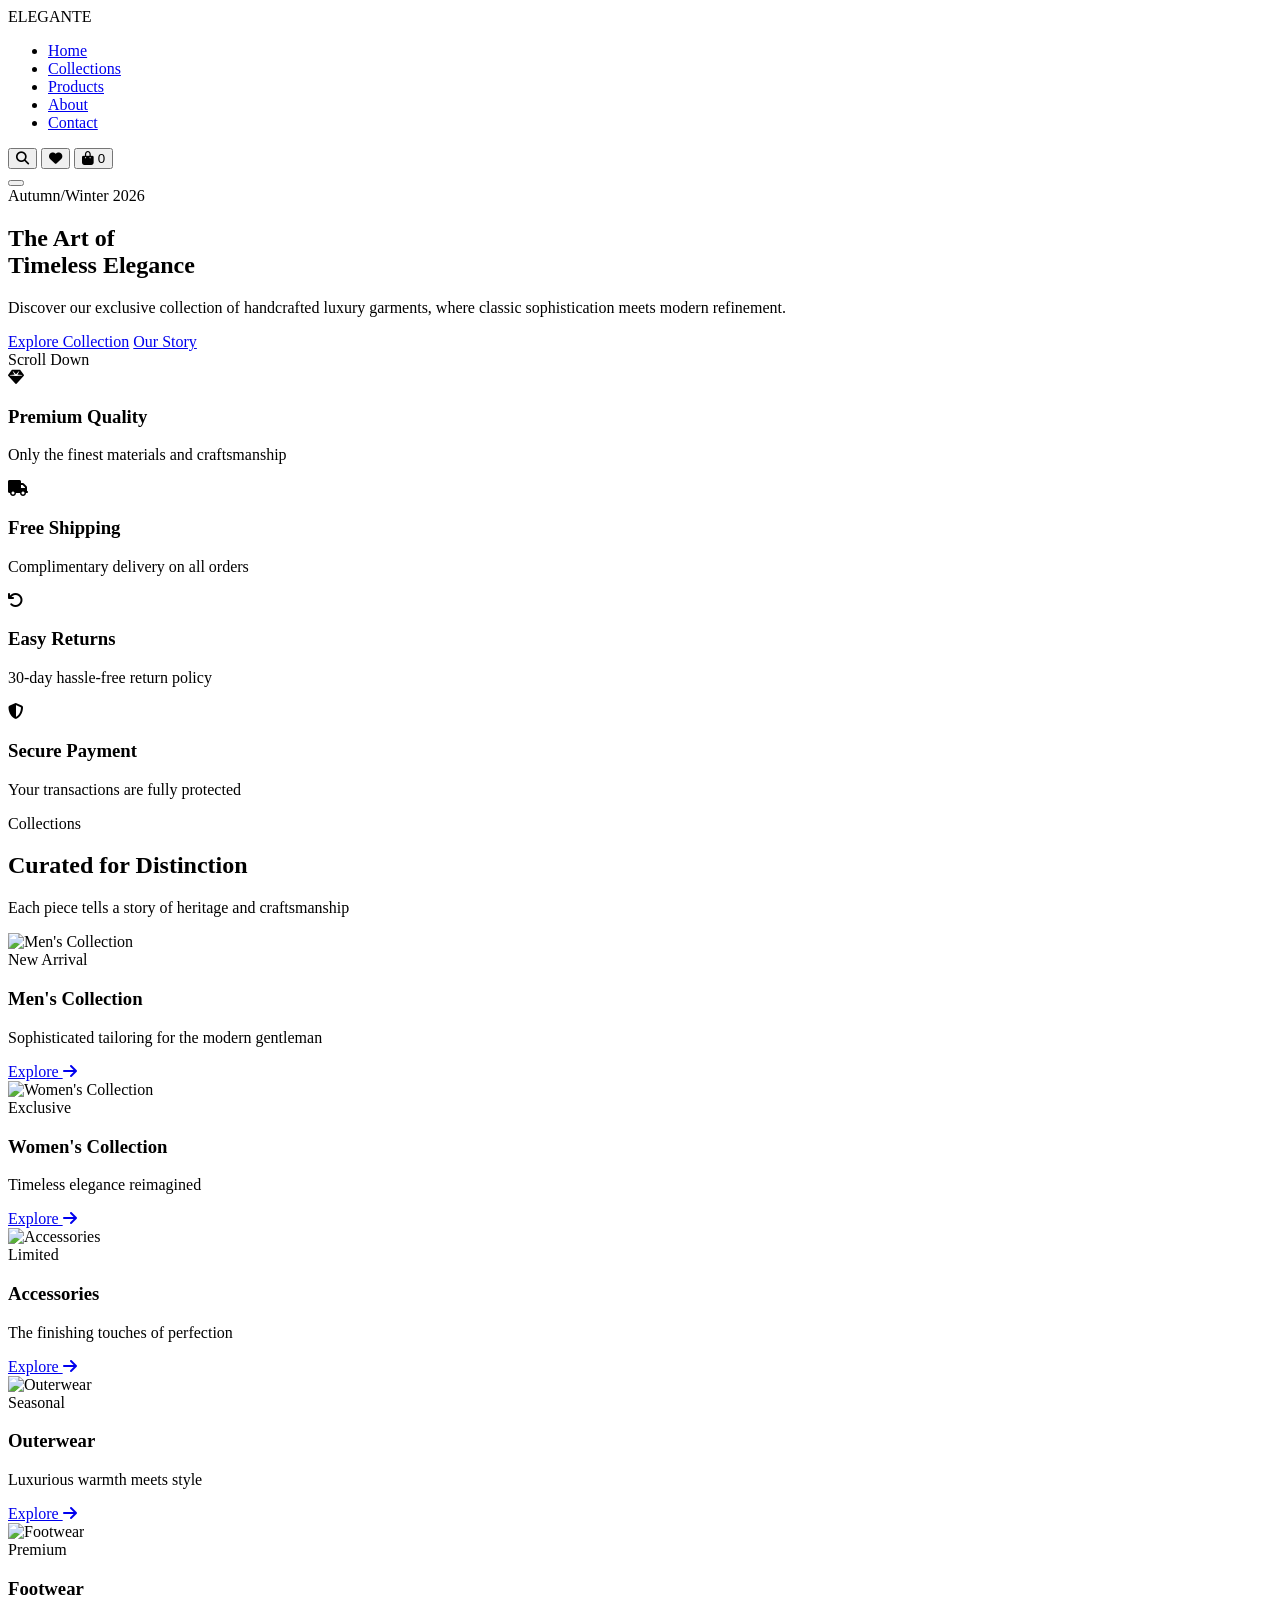
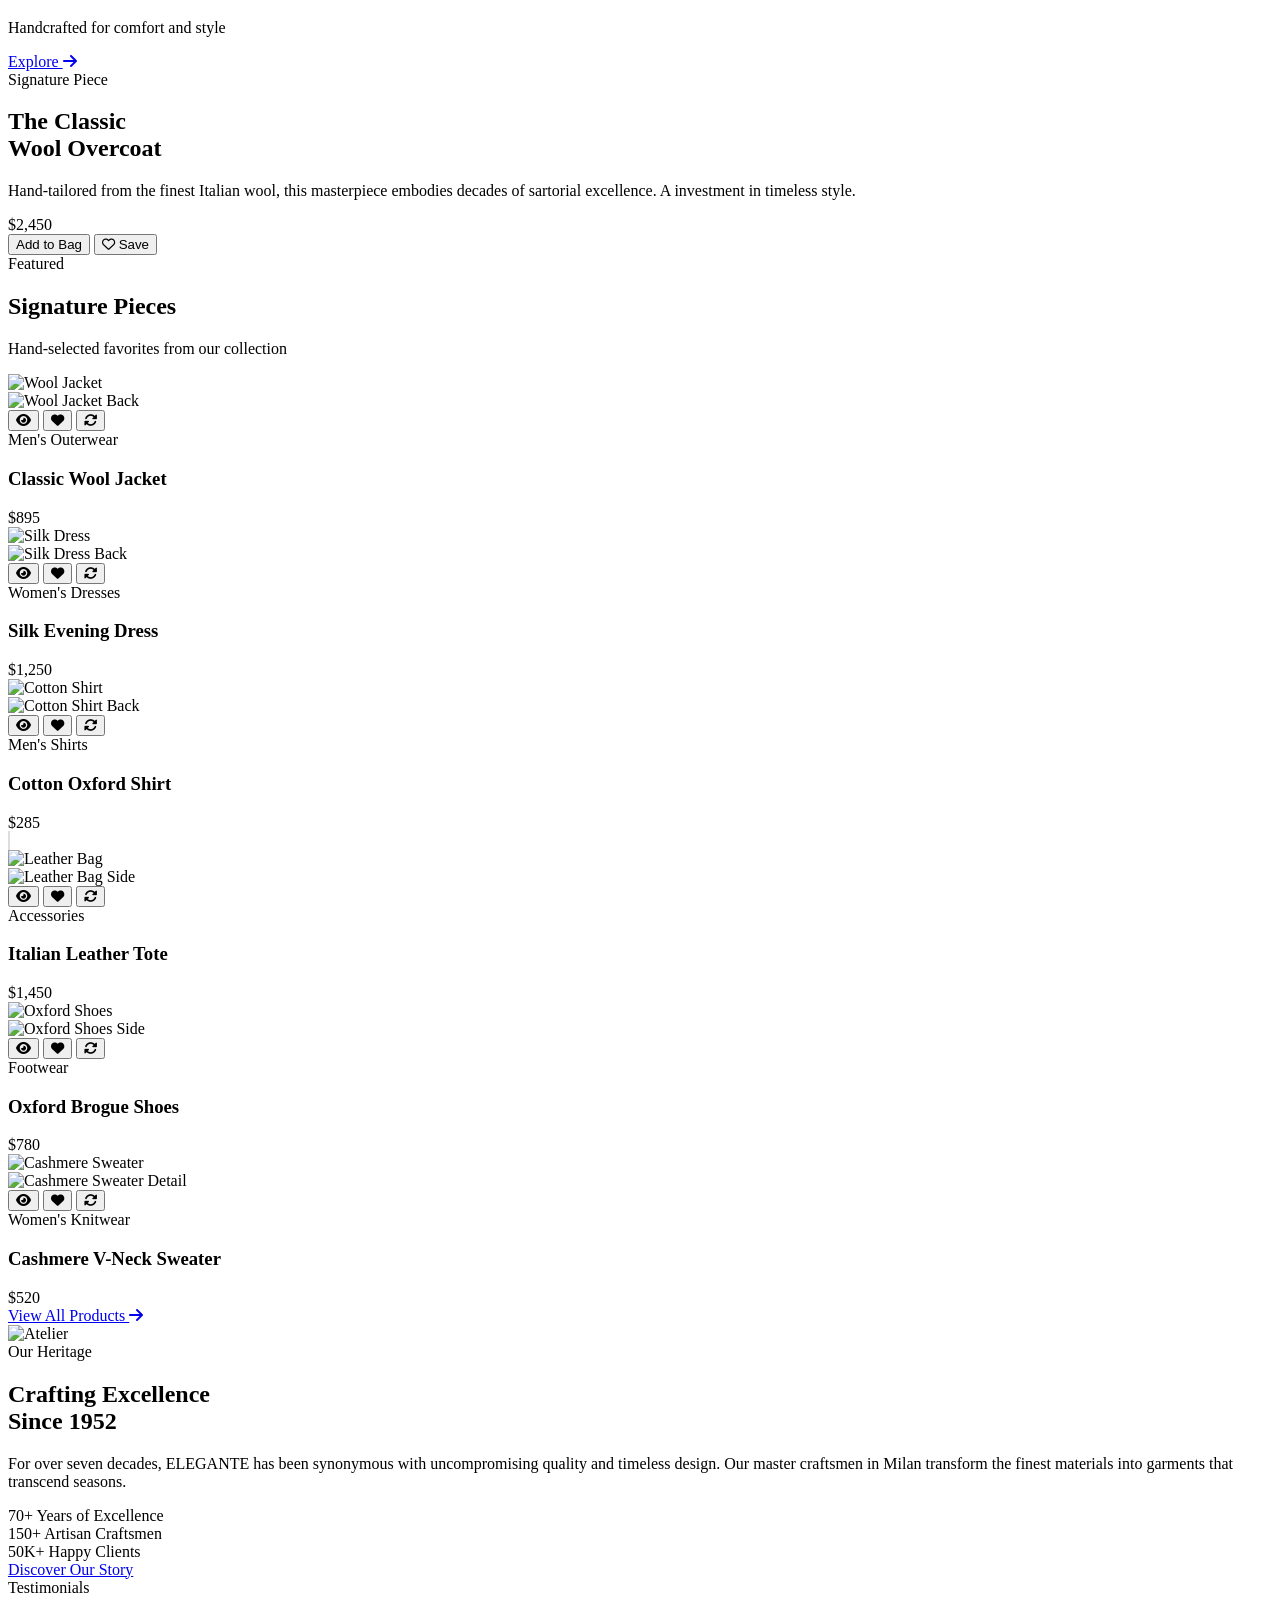
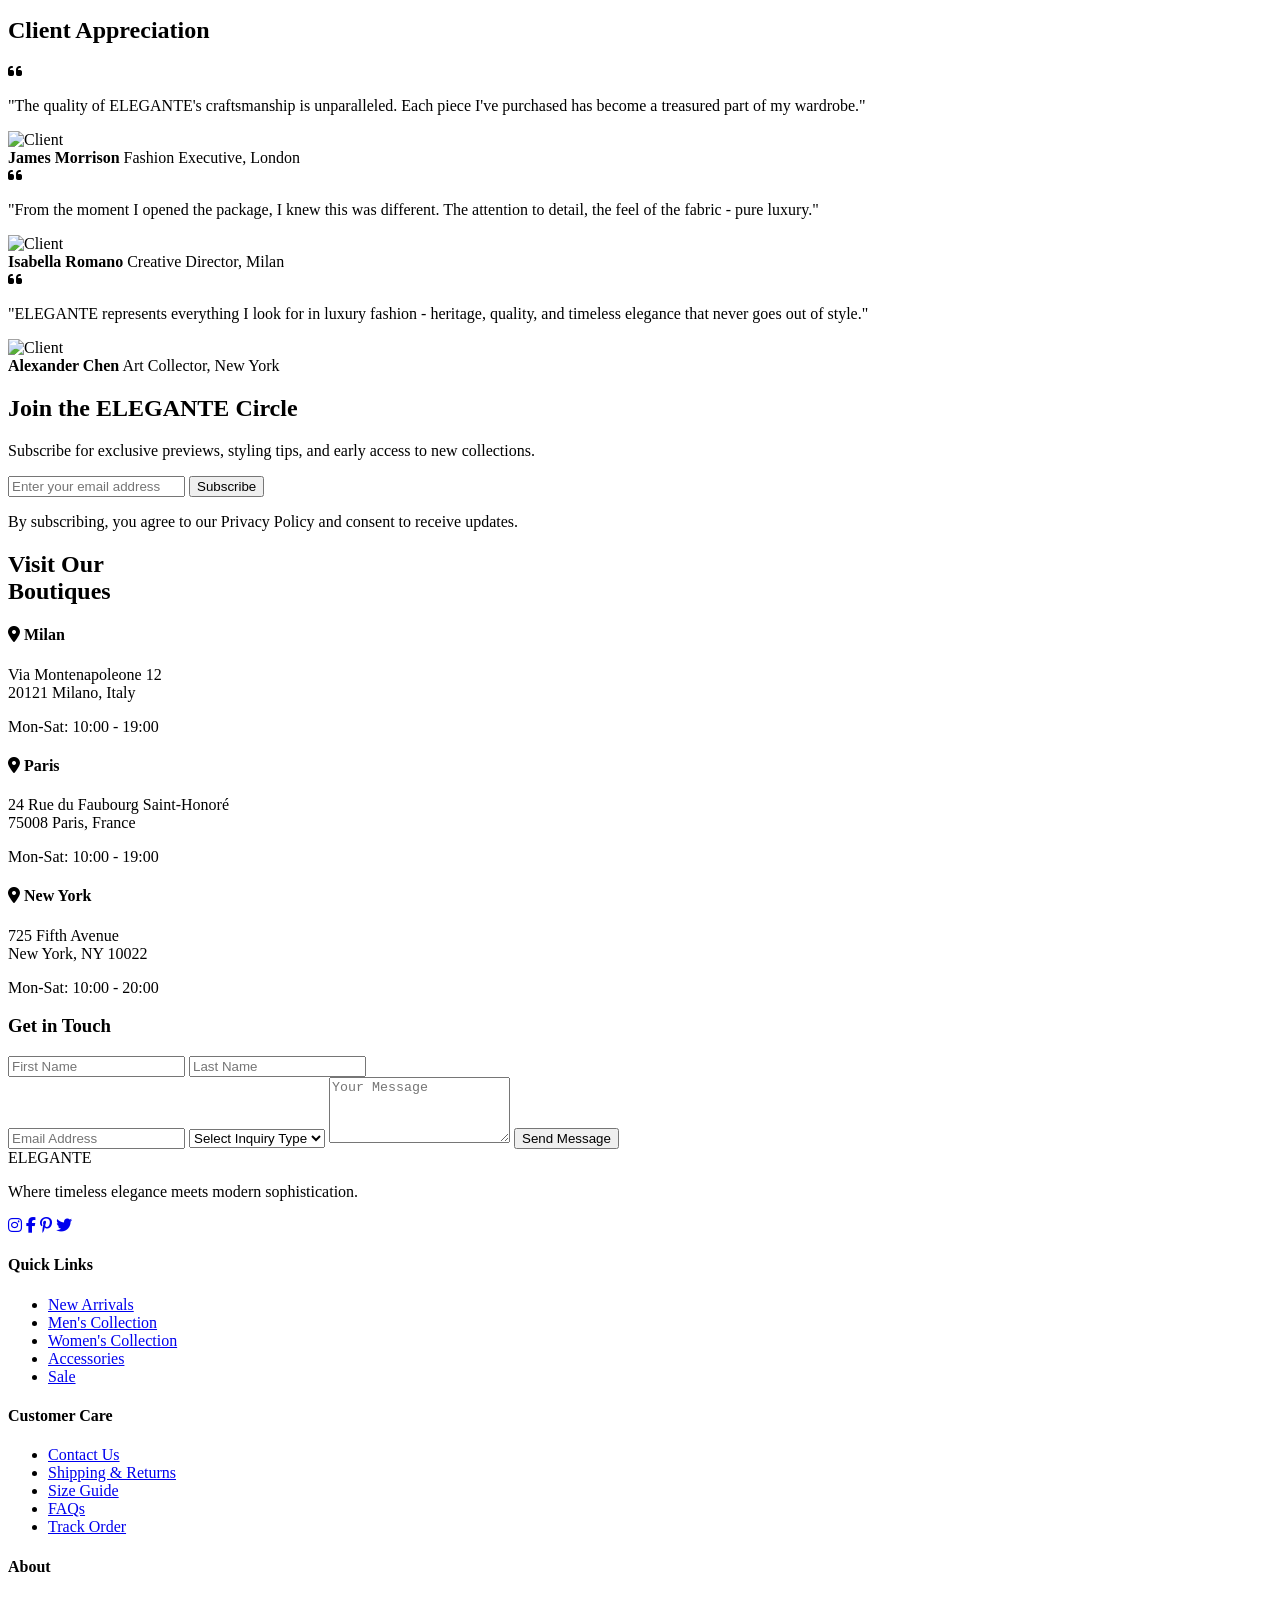
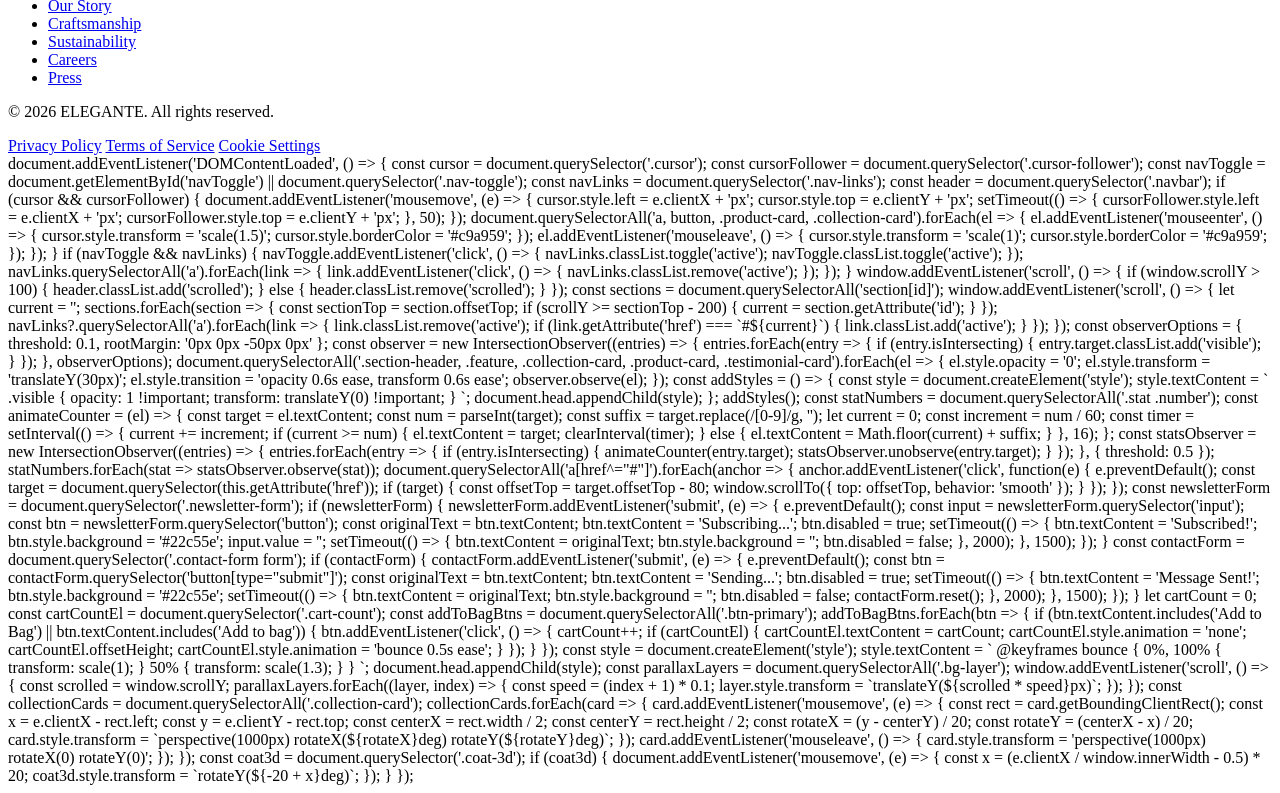
==== commit 8beb4c5d: "Make all HTML pages standalone with embedded CSS and JS" ====
--- a/index.html
+++ b/index.html
@@ -4,9 +4,10 @@
     <meta charset="UTF-8">
     <meta name="viewport" content="width=device-width, initial-scale=1.0">
     <title>ELEGANTE - Luxury Clothing Brand</title>
-    <link rel="stylesheet" href="style.css">
     <link href="https://fonts.googleapis.com/css2?family=Playfair+Display:wght@400;500;600;700&family=Cormorant+Garamond:wght@300;400;500;600&family=Montserrat:wght@300;400;500;600&display=swap" rel="stylesheet">
     <link rel="stylesheet" href="https://cdnjs.cloudflare.com/ajax/libs/font-awesome/6.4.0/css/all.min.css">
+    <style>
+    </style>
 </head>
 <body>
     <div class="cursor"></div>
@@ -564,6 +565,262 @@
         </div>
     </footer>
 
-    <script src="script.js"></script>
+        document.addEventListener('DOMContentLoaded', () => {
+            const cursor = document.querySelector('.cursor');
+            const cursorFollower = document.querySelector('.cursor-follower');
+            const navToggle = document.getElementById('navToggle') || document.querySelector('.nav-toggle');
+            const navLinks = document.querySelector('.nav-links');
+            const header = document.querySelector('.navbar');
+
+            if (cursor && cursorFollower) {
+                document.addEventListener('mousemove', (e) => {
+                    cursor.style.left = e.clientX + 'px';
+                    cursor.style.top = e.clientY + 'px';
+                    
+                    setTimeout(() => {
+                        cursorFollower.style.left = e.clientX + 'px';
+                        cursorFollower.style.top = e.clientY + 'px';
+                    }, 50);
+                });
+
+                document.querySelectorAll('a, button, .product-card, .collection-card').forEach(el => {
+                    el.addEventListener('mouseenter', () => {
+                        cursor.style.transform = 'scale(1.5)';
+                        cursor.style.borderColor = '#c9a959';
+                    });
+                    el.addEventListener('mouseleave', () => {
+                        cursor.style.transform = 'scale(1)';
+                        cursor.style.borderColor = '#c9a959';
+                    });
+                });
+            }
+
+            if (navToggle && navLinks) {
+                navToggle.addEventListener('click', () => {
+                    navLinks.classList.toggle('active');
+                    navToggle.classList.toggle('active');
+                });
+
+                navLinks.querySelectorAll('a').forEach(link => {
+                    link.addEventListener('click', () => {
+                        navLinks.classList.remove('active');
+                    });
+                });
+            }
+
+            window.addEventListener('scroll', () => {
+                if (window.scrollY > 100) {
+                    header.classList.add('scrolled');
+                } else {
+                    header.classList.remove('scrolled');
+                }
+            });
+
+            const sections = document.querySelectorAll('section[id]');
+            window.addEventListener('scroll', () => {
+                let current = '';
+                sections.forEach(section => {
+                    const sectionTop = section.offsetTop;
+                    if (scrollY >= sectionTop - 200) {
+                        current = section.getAttribute('id');
+                    }
+                });
+                
+                navLinks?.querySelectorAll('a').forEach(link => {
+                    link.classList.remove('active');
+                    if (link.getAttribute('href') === `#${current}`) {
+                        link.classList.add('active');
+                    }
+                });
+            });
+
+            const observerOptions = {
+                threshold: 0.1,
+                rootMargin: '0px 0px -50px 0px'
+            };
+
+            const observer = new IntersectionObserver((entries) => {
+                entries.forEach(entry => {
+                    if (entry.isIntersecting) {
+                        entry.target.classList.add('visible');
+                    }
+                });
+            }, observerOptions);
+
+            document.querySelectorAll('.section-header, .feature, .collection-card, .product-card, .testimonial-card').forEach(el => {
+                el.style.opacity = '0';
+                el.style.transform = 'translateY(30px)';
+                el.style.transition = 'opacity 0.6s ease, transform 0.6s ease';
+                observer.observe(el);
+            });
+
+            const addStyles = () => {
+                const style = document.createElement('style');
+                style.textContent = `
+                    .visible {
+                        opacity: 1 !important;
+                        transform: translateY(0) !important;
+                    }
+                `;
+                document.head.appendChild(style);
+            };
+            addStyles();
+
+            const statNumbers = document.querySelectorAll('.stat .number');
+            const animateCounter = (el) => {
+                const target = el.textContent;
+                const num = parseInt(target);
+                const suffix = target.replace(/[0-9]/g, '');
+                let current = 0;
+                const increment = num / 60;
+                const timer = setInterval(() => {
+                    current += increment;
+                    if (current >= num) {
+                        el.textContent = target;
+                        clearInterval(timer);
+                    } else {
+                        el.textContent = Math.floor(current) + suffix;
+                    }
+                }, 16);
+            };
+
+            const statsObserver = new IntersectionObserver((entries) => {
+                entries.forEach(entry => {
+                    if (entry.isIntersecting) {
+                        animateCounter(entry.target);
+                        statsObserver.unobserve(entry.target);
+                    }
+                });
+            }, { threshold: 0.5 });
+
+            statNumbers.forEach(stat => statsObserver.observe(stat));
+
+            document.querySelectorAll('a[href^="#"]').forEach(anchor => {
+                anchor.addEventListener('click', function(e) {
+                    e.preventDefault();
+                    const target = document.querySelector(this.getAttribute('href'));
+                    if (target) {
+                        const offsetTop = target.offsetTop - 80;
+                        window.scrollTo({
+                            top: offsetTop,
+                            behavior: 'smooth'
+                        });
+                    }
+                });
+            });
+
+            const newsletterForm = document.querySelector('.newsletter-form');
+            if (newsletterForm) {
+                newsletterForm.addEventListener('submit', (e) => {
+                    e.preventDefault();
+                    const input = newsletterForm.querySelector('input');
+                    const btn = newsletterForm.querySelector('button');
+                    const originalText = btn.textContent;
+                    
+                    btn.textContent = 'Subscribing...';
+                    btn.disabled = true;
+                    
+                    setTimeout(() => {
+                        btn.textContent = 'Subscribed!';
+                        btn.style.background = '#22c55e';
+                        input.value = '';
+                        
+                        setTimeout(() => {
+                            btn.textContent = originalText;
+                            btn.style.background = '';
+                            btn.disabled = false;
+                        }, 2000);
+                    }, 1500);
+                });
+            }
+
+            const contactForm = document.querySelector('.contact-form form');
+            if (contactForm) {
+                contactForm.addEventListener('submit', (e) => {
+                    e.preventDefault();
+                    const btn = contactForm.querySelector('button[type="submit"]');
+                    const originalText = btn.textContent;
+                    
+                    btn.textContent = 'Sending...';
+                    btn.disabled = true;
+                    
+                    setTimeout(() => {
+                        btn.textContent = 'Message Sent!';
+                        btn.style.background = '#22c55e';
+                        
+                        setTimeout(() => {
+                            btn.textContent = originalText;
+                            btn.style.background = '';
+                            btn.disabled = false;
+                            contactForm.reset();
+                        }, 2000);
+                    }, 1500);
+                });
+            }
+
+            let cartCount = 0;
+            const cartCountEl = document.querySelector('.cart-count');
+            const addToBagBtns = document.querySelectorAll('.btn-primary');
+
+            addToBagBtns.forEach(btn => {
+                if (btn.textContent.includes('Add to Bag') || btn.textContent.includes('Add to bag')) {
+                    btn.addEventListener('click', () => {
+                        cartCount++;
+                        if (cartCountEl) {
+                            cartCountEl.textContent = cartCount;
+                            cartCountEl.style.animation = 'none';
+                            cartCountEl.offsetHeight;
+                            cartCountEl.style.animation = 'bounce 0.5s ease';
+                        }
+                    });
+                }
+            });
+
+            const style = document.createElement('style');
+            style.textContent = `
+                @keyframes bounce {
+                    0%, 100% { transform: scale(1); }
+                    50% { transform: scale(1.3); }
+                }
+            `;
+            document.head.appendChild(style);
+
+            const parallaxLayers = document.querySelectorAll('.bg-layer');
+            window.addEventListener('scroll', () => {
+                const scrolled = window.scrollY;
+                parallaxLayers.forEach((layer, index) => {
+                    const speed = (index + 1) * 0.1;
+                    layer.style.transform = `translateY(${scrolled * speed}px)`;
+                });
+            });
+
+            const collectionCards = document.querySelectorAll('.collection-card');
+            collectionCards.forEach(card => {
+                card.addEventListener('mousemove', (e) => {
+                    const rect = card.getBoundingClientRect();
+                    const x = e.clientX - rect.left;
+                    const y = e.clientY - rect.top;
+                    const centerX = rect.width / 2;
+                    const centerY = rect.height / 2;
+                    const rotateX = (y - centerY) / 20;
+                    const rotateY = (centerX - x) / 20;
+                    
+                    card.style.transform = `perspective(1000px) rotateX(${rotateX}deg) rotateY(${rotateY}deg)`;
+                });
+                
+                card.addEventListener('mouseleave', () => {
+                    card.style.transform = 'perspective(1000px) rotateX(0) rotateY(0)';
+                });
+            });
+
+            const coat3d = document.querySelector('.coat-3d');
+            if (coat3d) {
+                document.addEventListener('mousemove', (e) => {
+                    const x = (e.clientX / window.innerWidth - 0.5) * 20;
+                    coat3d.style.transform = `rotateY(${-20 + x}deg)`;
+                });
+            }
+        });
+    </script>
 </body>
 </html>
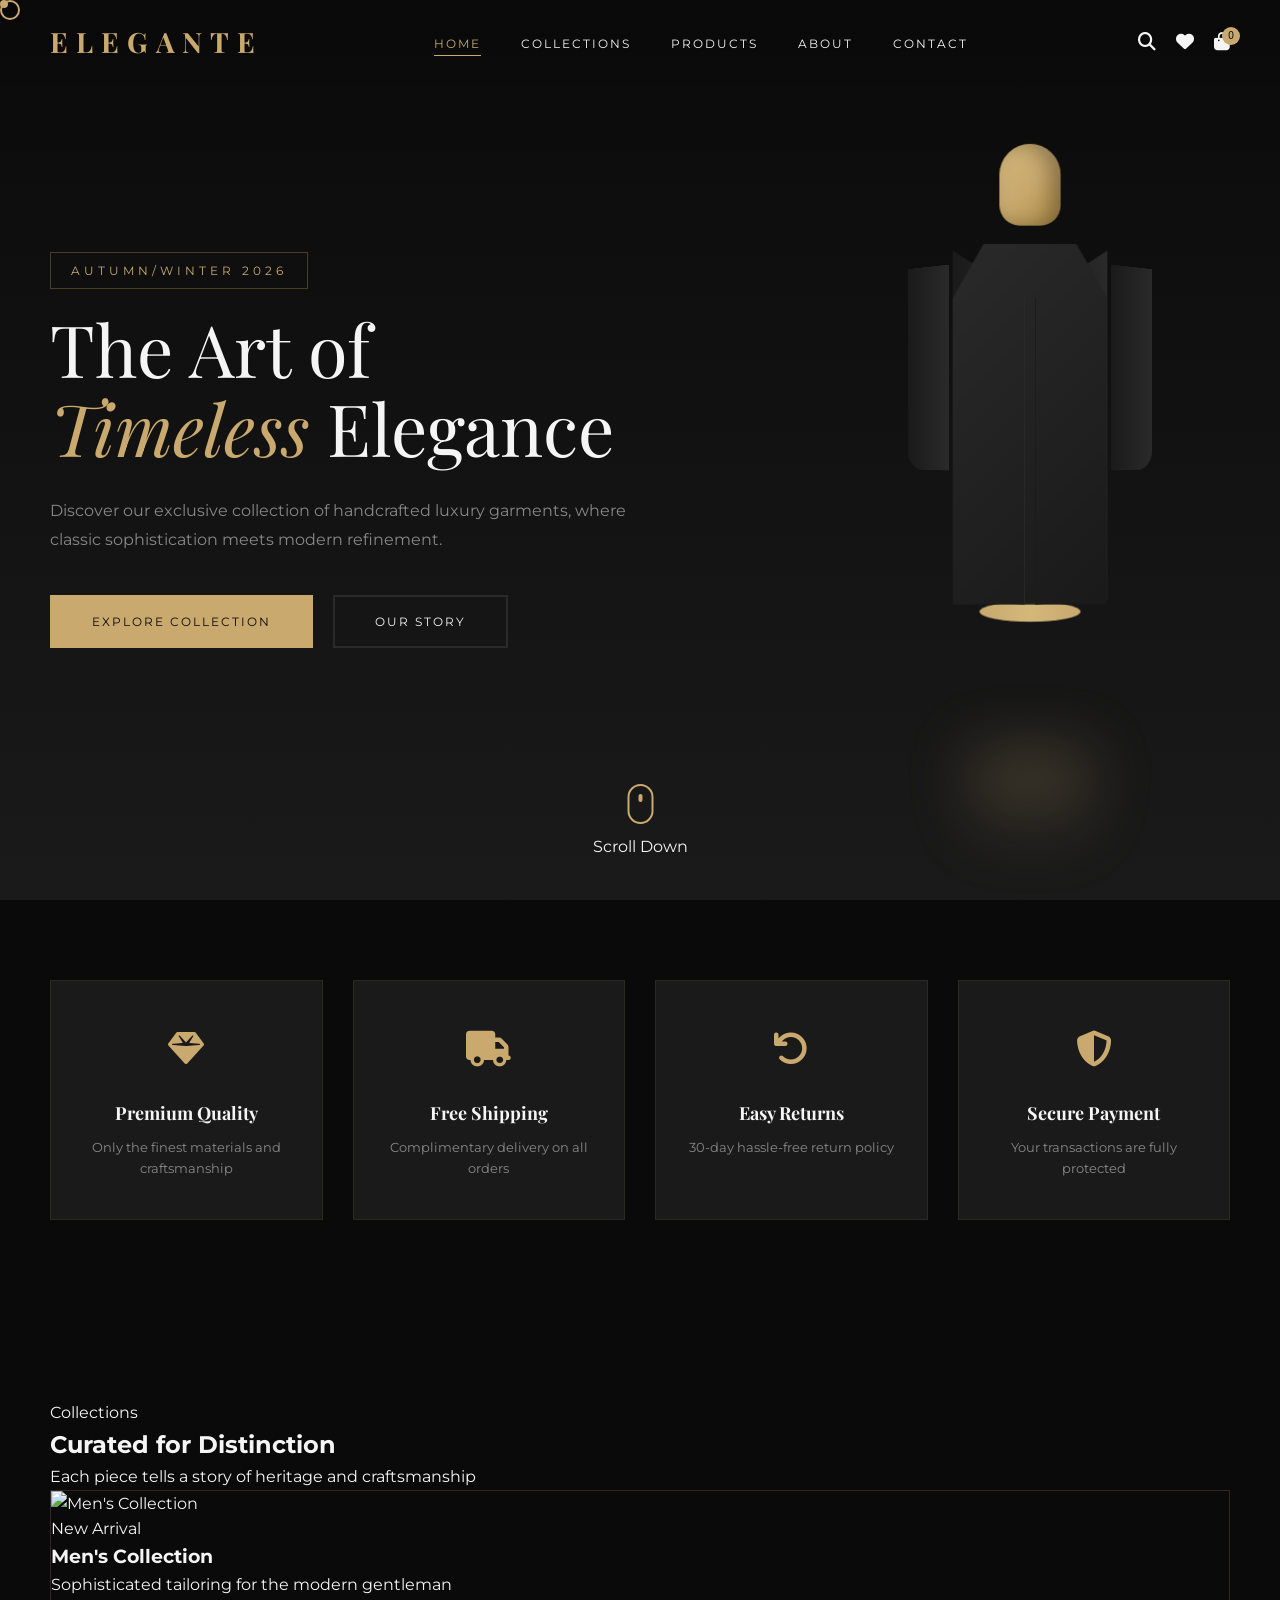
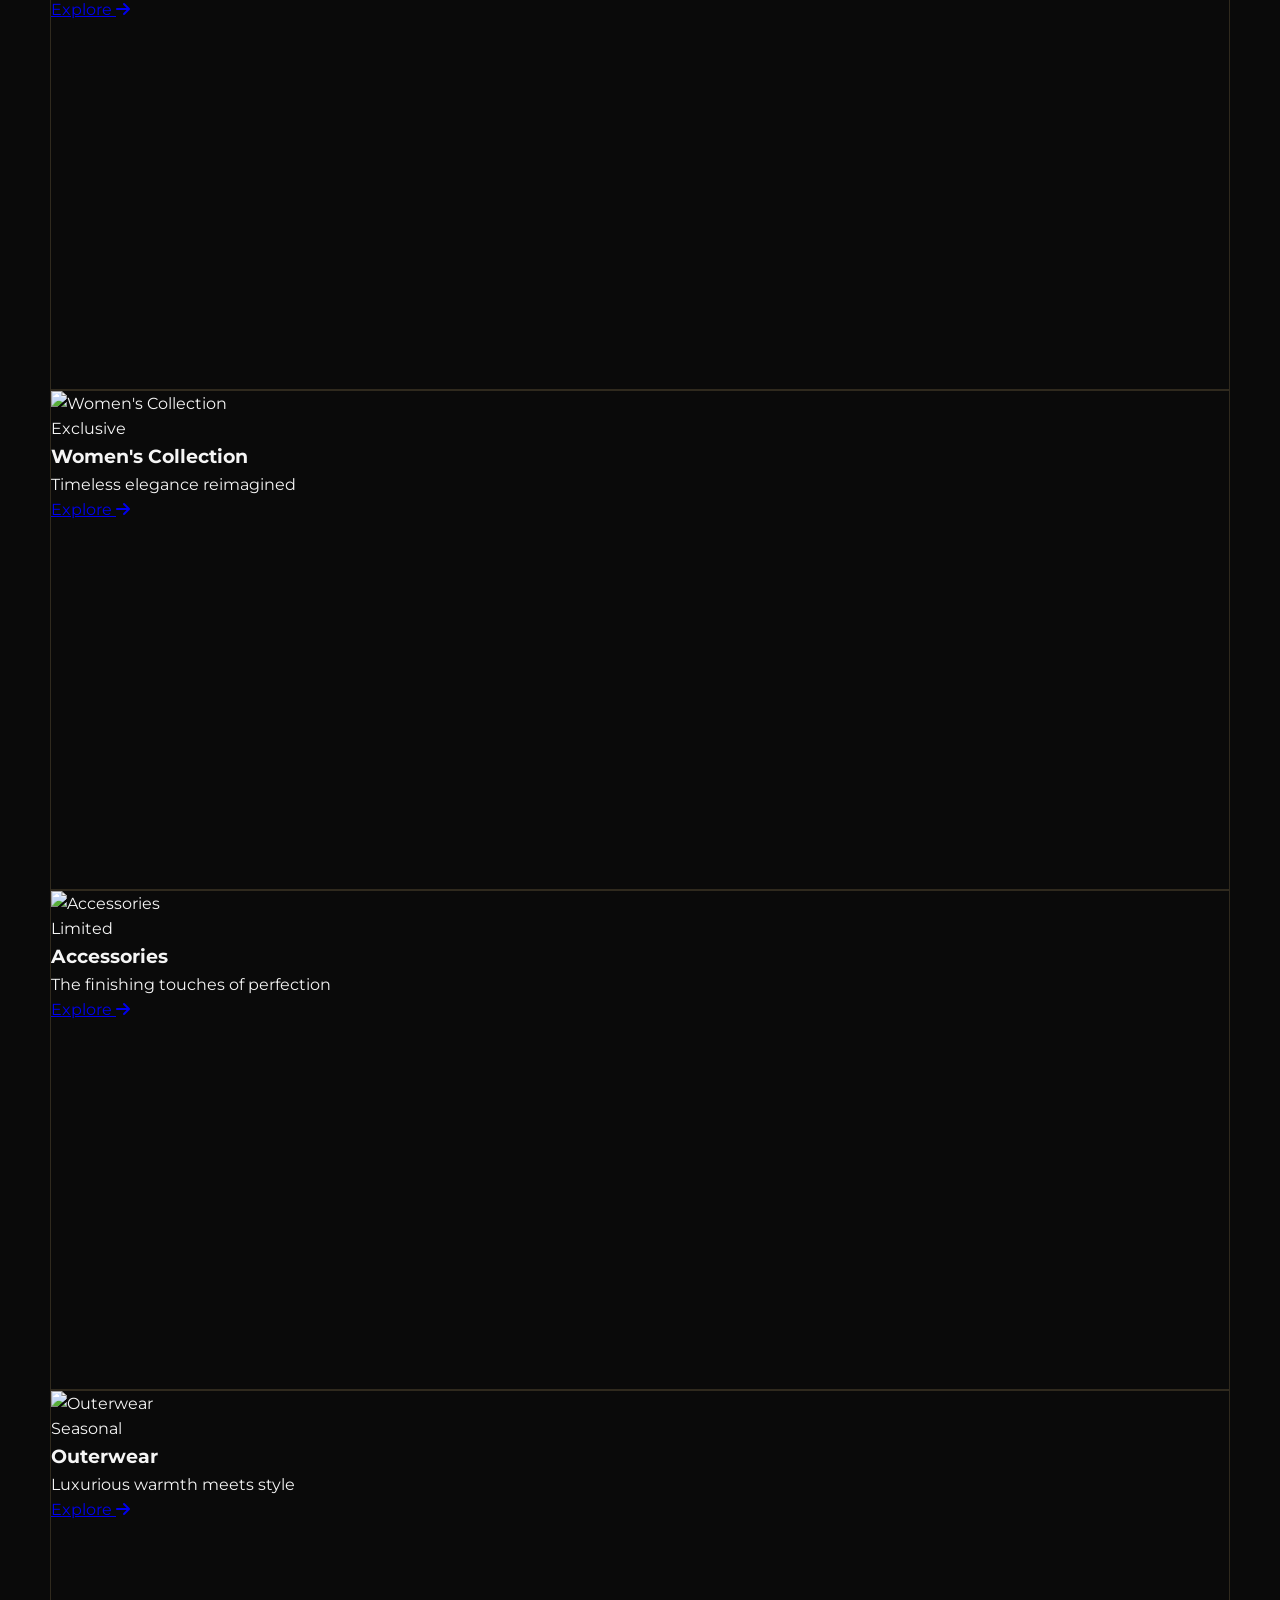
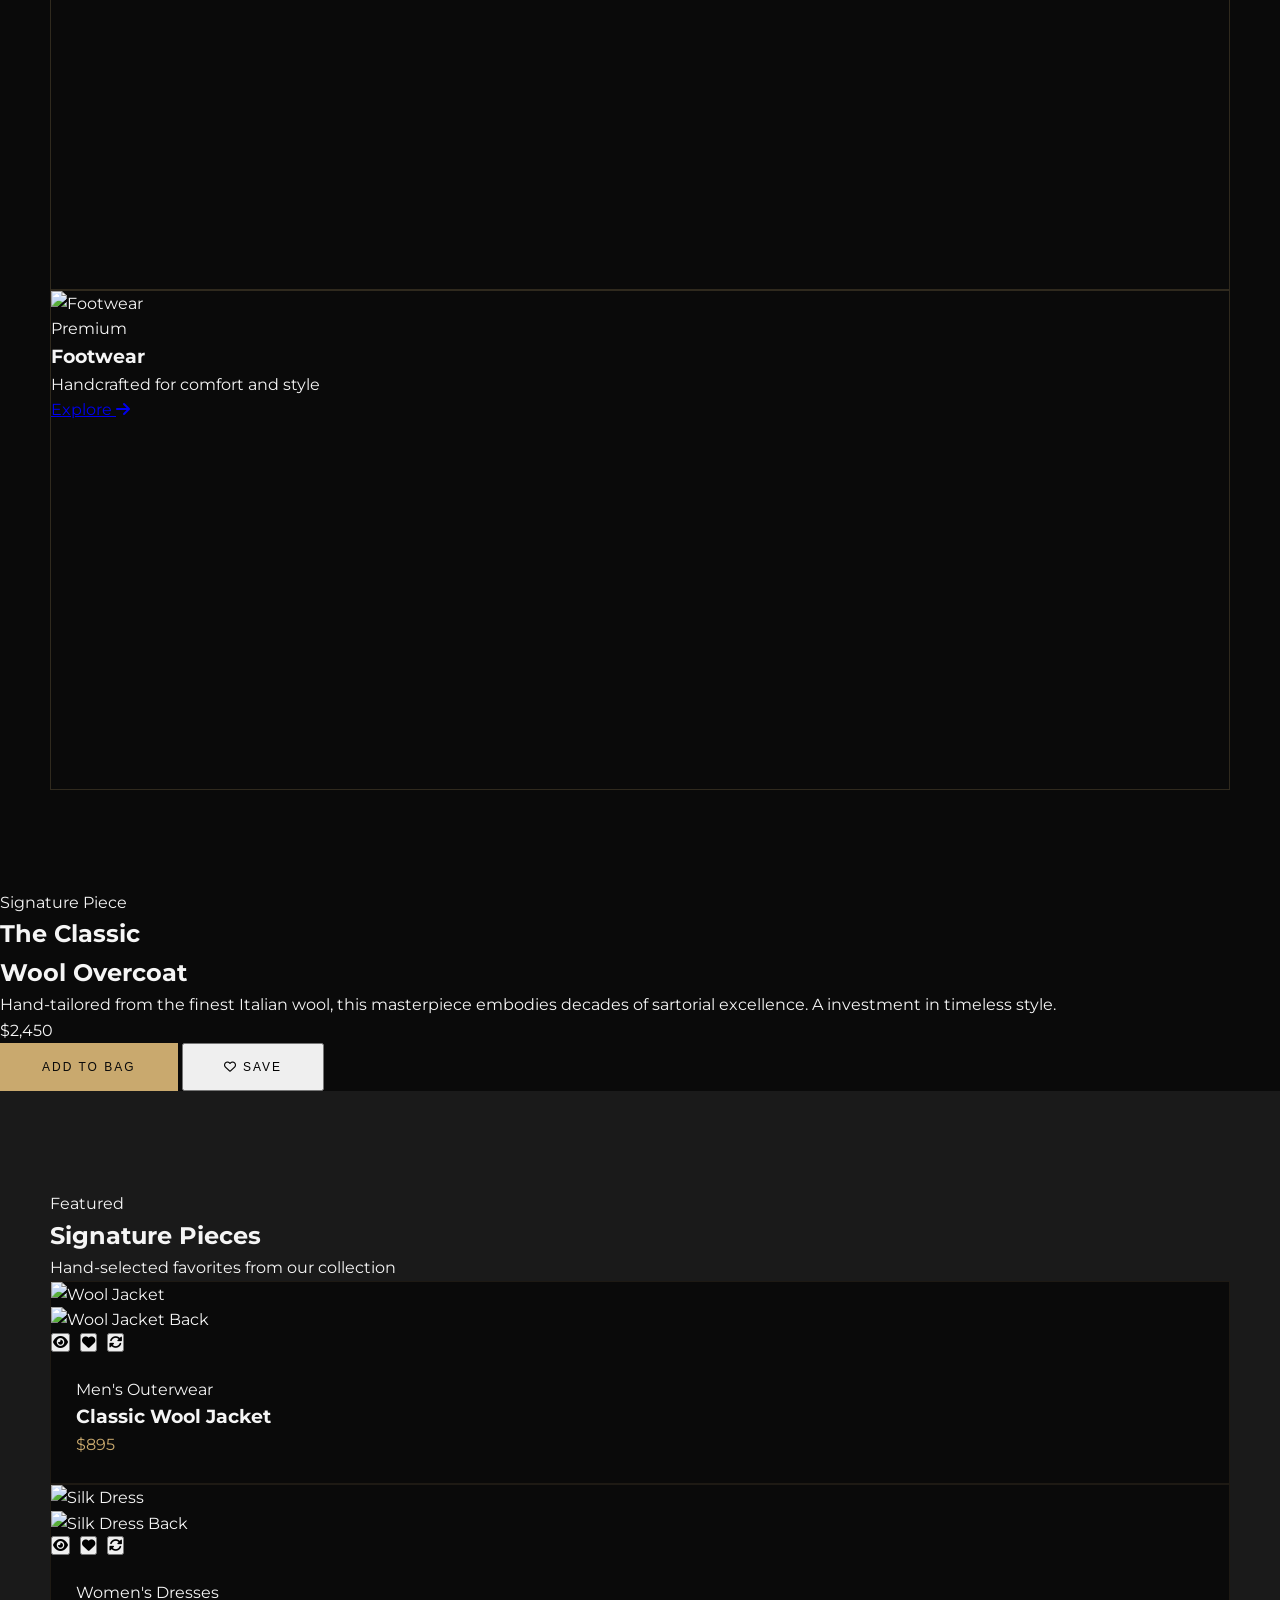
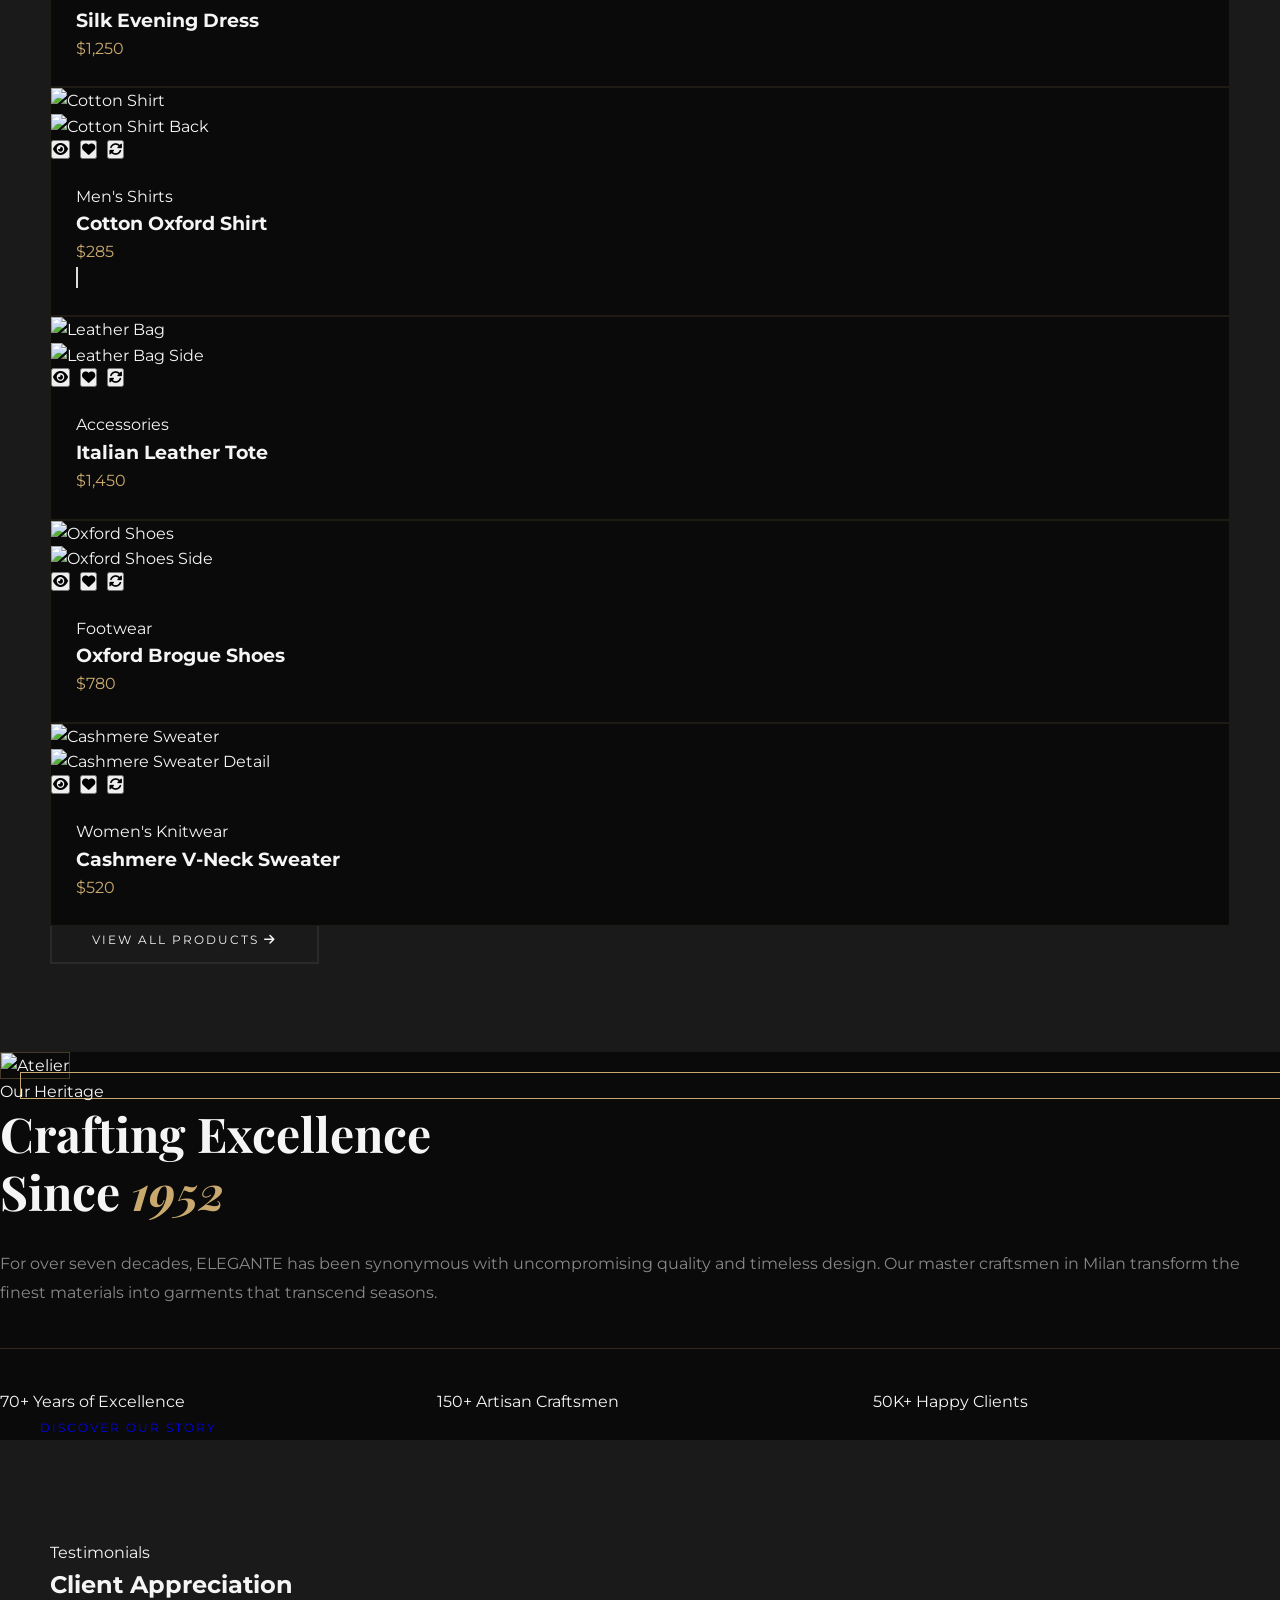
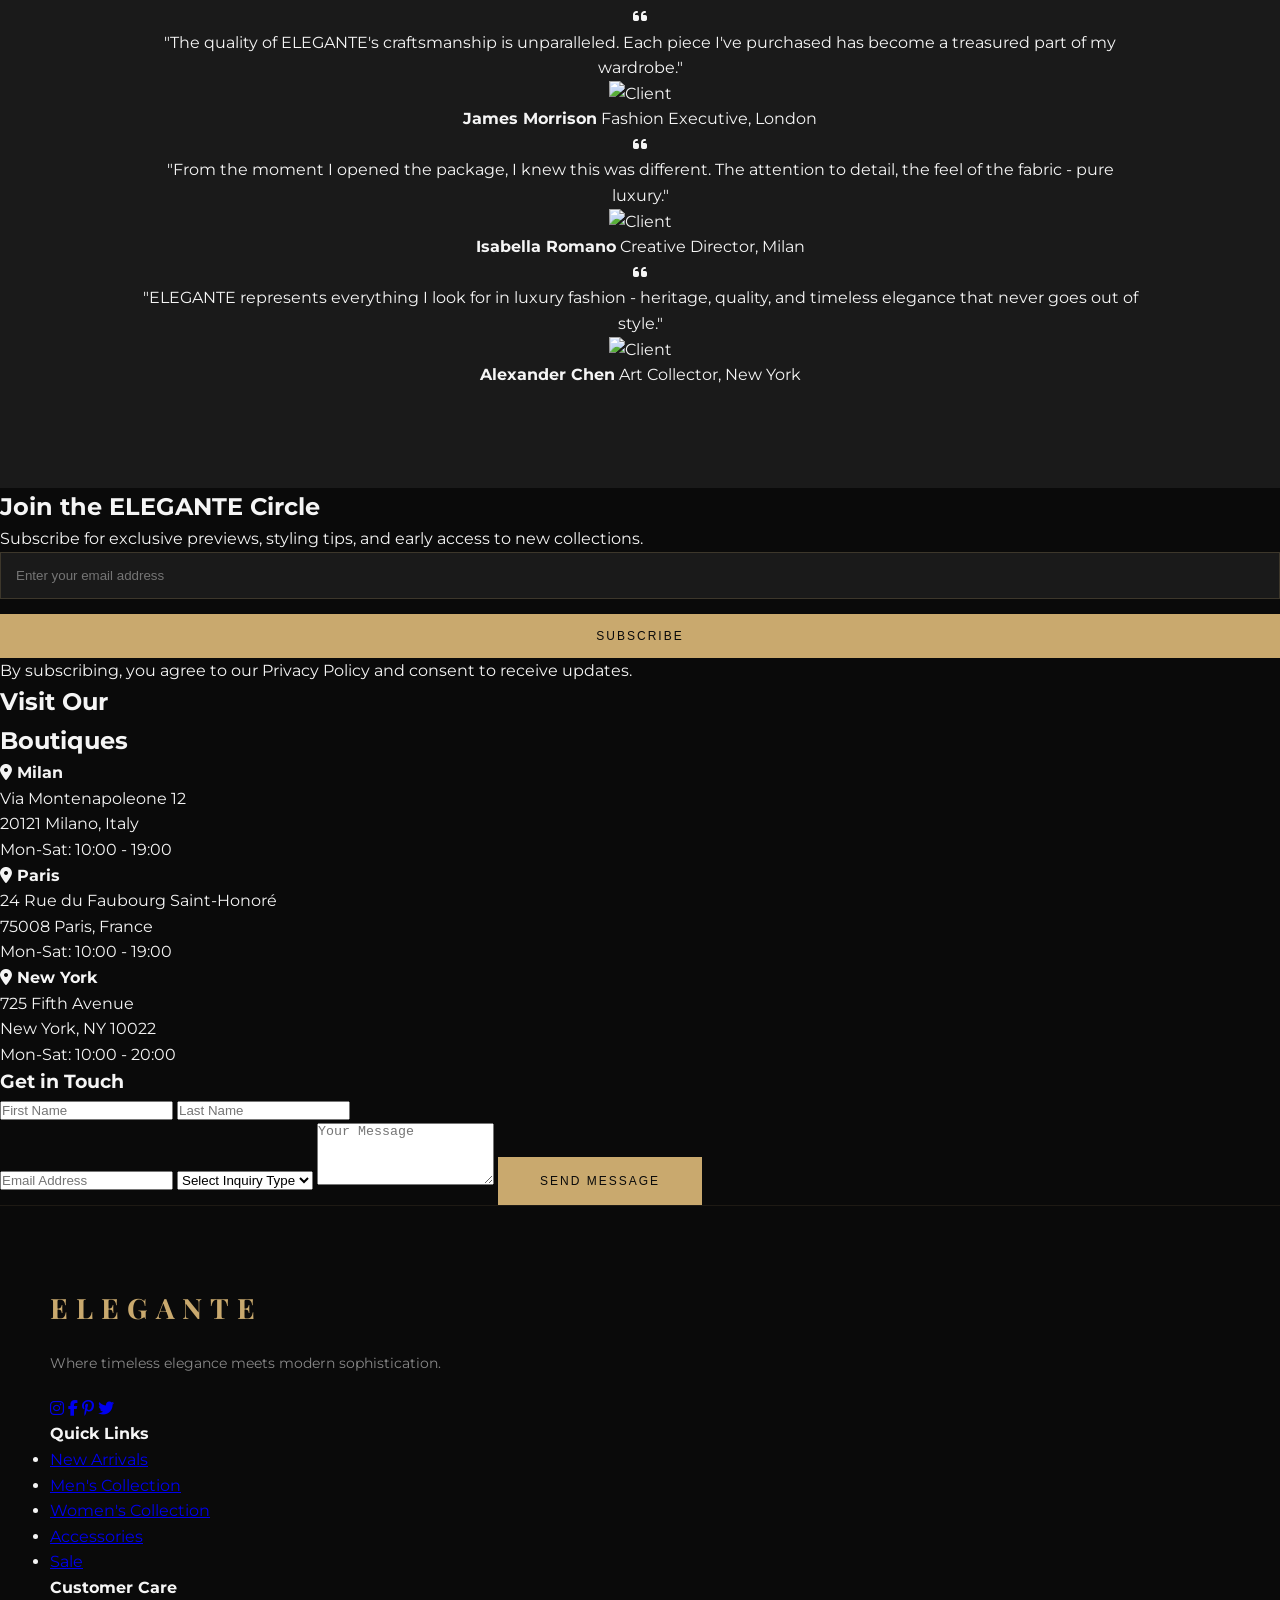
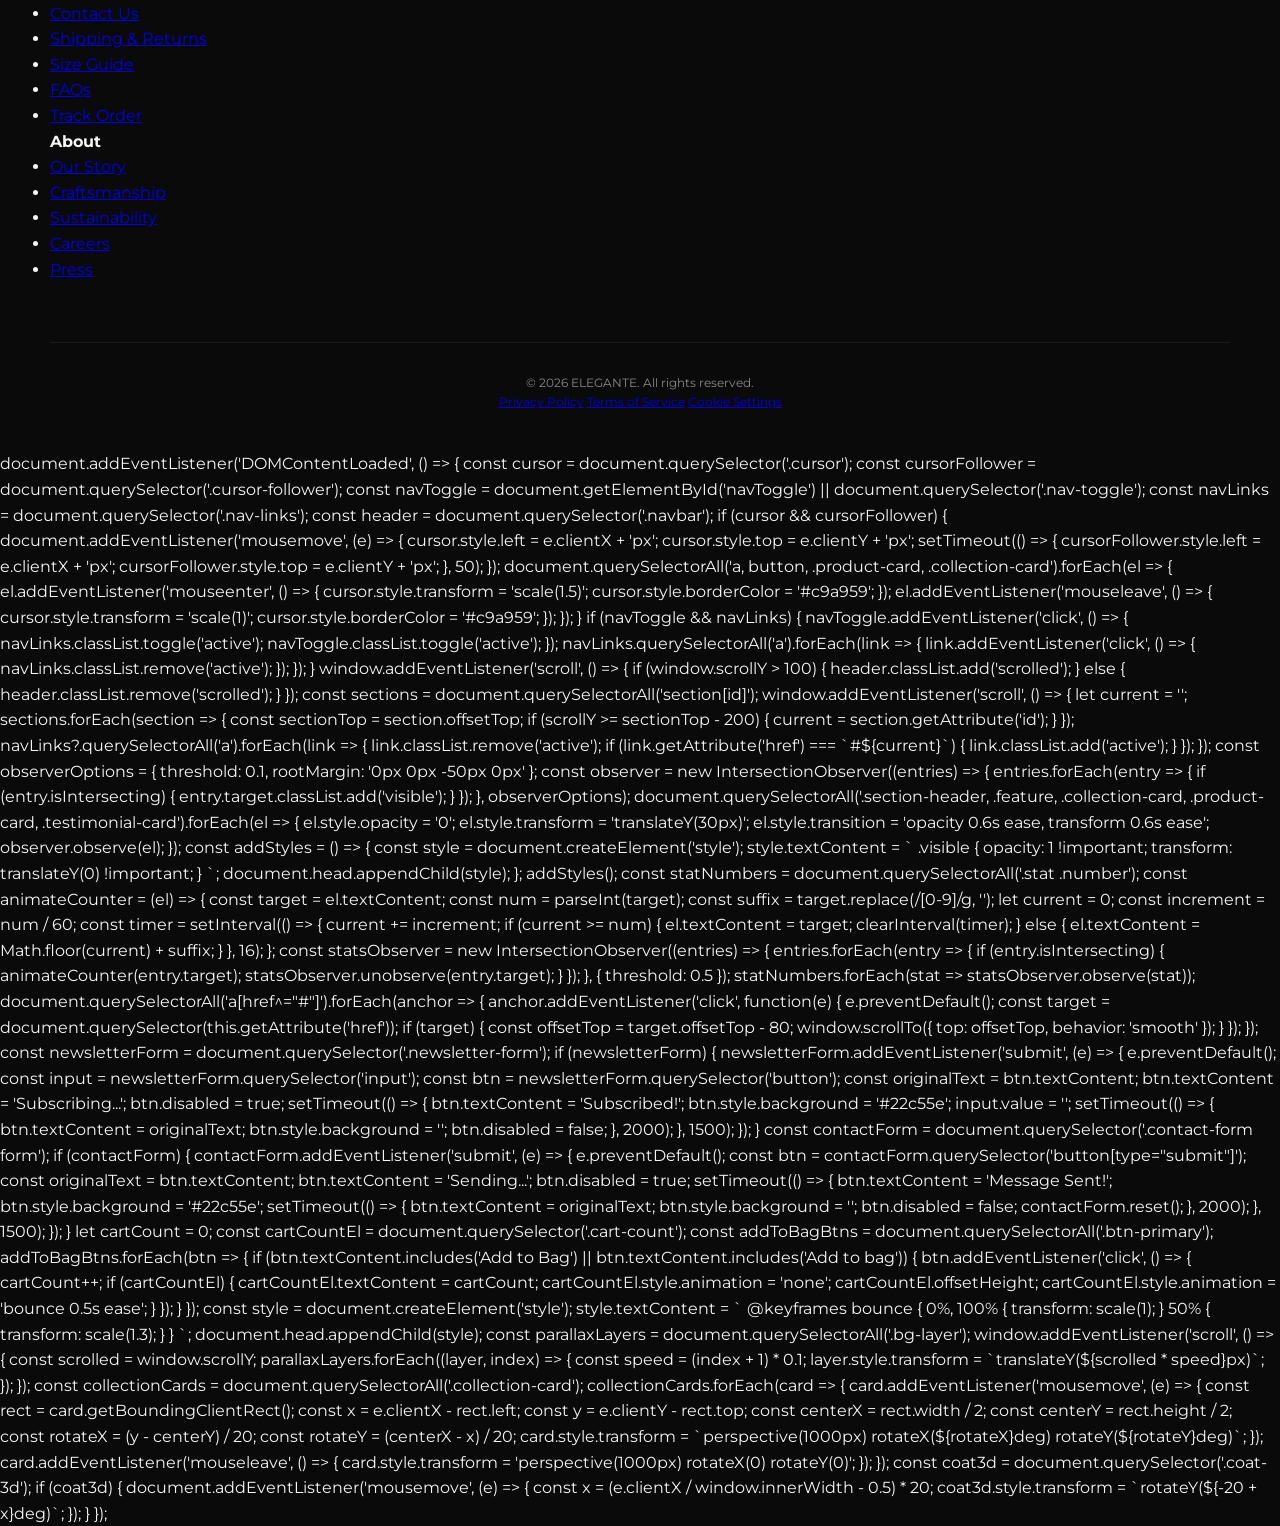
==== commit 364158b1: "Fix missing CSS - add luxury styling" ====
--- a/index.html
+++ b/index.html
@@ -7,6 +7,768 @@
     <link href="https://fonts.googleapis.com/css2?family=Playfair+Display:wght@400;500;600;700&family=Cormorant+Garamond:wght@300;400;500;600&family=Montserrat:wght@300;400;500;600&display=swap" rel="stylesheet">
     <link rel="stylesheet" href="https://cdnjs.cloudflare.com/ajax/libs/font-awesome/6.4.0/css/all.min.css">
     <style>
+        * { margin: 0; padding: 0; box-sizing: border-box; }
+        
+        :root {
+            --gold: #c9a96e;
+            --gold-light: #d4b87a;
+            --black: #0a0a0a;
+            --dark: #1a1a1a;
+            --gray: #2a2a2a;
+            --text: #f5f5f5;
+            --text-muted: #888;
+            --cream: #faf8f5;
+        }
+
+        body {
+            font-family: 'Montserrat', sans-serif;
+            background: var(--black);
+            color: var(--text);
+            overflow-x: hidden;
+            line-height: 1.6;
+        }
+
+        .cursor {
+            width: 20px; height: 20px;
+            border: 2px solid var(--gold);
+            border-radius: 50%;
+            position: fixed;
+            pointer-events: none;
+            z-index: 10000;
+            transition: transform 0.1s;
+        }
+        .cursor-follower {
+            width: 8px; height: 8px;
+            background: var(--gold);
+            border-radius: 50%;
+            position: fixed;
+            pointer-events: none;
+            z-index: 10000;
+        }
+
+        .navbar {
+            position: fixed;
+            top: 0; width: 100%;
+            z-index: 1000;
+            padding: 20px 50px;
+            background: linear-gradient(180deg, rgba(10,10,10,0.95) 0%, rgba(10,10,10,0) 100%);
+            transition: all 0.4s ease;
+        }
+        .navbar.scrolled {
+            background: rgba(10,10,10,0.98);
+            padding: 15px 50px;
+            backdrop-filter: blur(20px);
+        }
+        .nav-container {
+            display: flex;
+            justify-content: space-between;
+            align-items: center;
+            max-width: 1400px;
+            margin: 0 auto;
+        }
+        .logo {
+            font-family: 'Playfair Display', serif;
+            font-size: 28px;
+            font-weight: 700;
+            letter-spacing: 8px;
+            color: var(--gold);
+        }
+        .nav-links {
+            display: flex;
+            list-style: none;
+            gap: 40px;
+        }
+        .nav-links a {
+            color: var(--text);
+            text-decoration: none;
+            font-size: 12px;
+            letter-spacing: 2px;
+            text-transform: uppercase;
+            position: relative;
+            padding: 5px 0;
+            transition: color 0.3s;
+        }
+        .nav-links a::after {
+            content: '';
+            position: absolute;
+            bottom: 0; left: 0;
+            width: 0; height: 1px;
+            background: var(--gold);
+            transition: width 0.3s;
+        }
+        .nav-links a:hover::after, .nav-links a.active::after { width: 100%; }
+        .nav-links a:hover, .nav-links a.active { color: var(--gold); }
+
+        .nav-icons { display: flex; gap: 20px; }
+        .icon-btn {
+            background: none;
+            border: none;
+            color: var(--text);
+            font-size: 18px;
+            cursor: pointer;
+            transition: color 0.3s;
+        }
+        .icon-btn:hover { color: var(--gold); }
+        .cart-count {
+            position: absolute;
+            top: -5px; right: -10px;
+            background: var(--gold);
+            color: var(--black);
+            font-size: 10px;
+            width: 18px; height: 18px;
+            border-radius: 50%;
+            display: flex;
+            align-items: center;
+            justify-content: center;
+        }
+        .cart-btn { position: relative; }
+        .nav-toggle {
+            display: none;
+            flex-direction: column;
+            gap: 6px;
+            background: none;
+            border: none;
+            cursor: pointer;
+        }
+        .nav-toggle span {
+            width: 25px; height: 2px;
+            background: var(--gold);
+        }
+
+        .hero {
+            height: 100vh;
+            display: flex;
+            align-items: center;
+            justify-content: center;
+            position: relative;
+            overflow: hidden;
+        }
+        .hero-bg {
+            position: absolute;
+            inset: 0;
+        }
+        .bg-layer {
+            position: absolute;
+            inset: 0;
+        }
+        .layer-1 {
+            background: radial-gradient(ellipse at 30% 50%, rgba(201,169,110,0.1) 0%, transparent 50%);
+        }
+        .layer-2 {
+            background: radial-gradient(ellipse at 70% 30%, rgba(201,169,110,0.05) 0%, transparent 40%);
+        }
+        .layer-3 {
+            background: linear-gradient(180deg, var(--black) 0%, var(--dark) 100%);
+        }
+        .hero-content {
+            display: flex;
+            align-items: center;
+            justify-content: space-between;
+            max-width: 1400px;
+            width: 100%;
+            padding: 0 50px;
+            position: relative;
+            z-index: 1;
+        }
+        .hero-text { max-width: 600px; }
+        .subtitle {
+            display: inline-block;
+            font-size: 12px;
+            letter-spacing: 4px;
+            text-transform: uppercase;
+            color: var(--gold);
+            margin-bottom: 20px;
+            padding: 8px 20px;
+            border: 1px solid rgba(201,169,110,0.3);
+        }
+        .hero-text h1 {
+            font-family: 'Playfair Display', serif;
+            font-size: 72px;
+            font-weight: 400;
+            line-height: 1.1;
+            margin-bottom: 30px;
+        }
+        .hero-text h1 .highlight {
+            color: var(--gold);
+            font-style: italic;
+        }
+        .hero-text p {
+            font-size: 16px;
+            color: var(--text-muted);
+            margin-bottom: 40px;
+            line-height: 1.8;
+        }
+        .hero-buttons { display: flex; gap: 20px; }
+        .btn {
+            padding: 15px 40px;
+            font-size: 12px;
+            letter-spacing: 2px;
+            text-transform: uppercase;
+            text-decoration: none;
+            transition: all 0.4s;
+            cursor: pointer;
+        }
+        .btn-primary {
+            background: var(--gold);
+            color: var(--black);
+            border: 2px solid var(--gold);
+        }
+        .btn-primary:hover {
+            background: transparent;
+            color: var(--gold);
+        }
+        .btn-secondary {
+            background: transparent;
+            color: var(--text);
+            border: 2px solid var(--gray);
+        }
+        .btn-secondary:hover {
+            border-color: var(--gold);
+            color: var(--gold);
+        }
+
+        .hero-3d {
+            width: 400px;
+            height: 600px;
+            perspective: 1000px;
+            position: relative;
+        }
+        .mannequin {
+            width: 100%;
+            height: 100%;
+            transform-style: preserve-3d;
+            animation: float 6s ease-in-out infinite;
+        }
+        @keyframes float {
+            0%, 100% { transform: translateY(0) rotateY(-15deg); }
+            50% { transform: translateY(-20px) rotateY(-10deg); }
+        }
+        .mannequin-head {
+            width: 60px; height: 80px;
+            background: linear-gradient(135deg, #d4b87a 0%, #c9a96e 50%, #b8944d 100%);
+            border-radius: 30px 30px 20px 20px;
+            margin: 0 auto;
+            transform: translateZ(20px);
+            box-shadow: inset -10px 0 20px rgba(0,0,0,0.3);
+        }
+        .mannequin-body {
+            width: 150px;
+            height: 350px;
+            margin: 20px auto 0;
+            position: relative;
+            transform-style: preserve-3d;
+        }
+        .jacket {
+            width: 100%;
+            height: 100%;
+            position: relative;
+            transform-style: preserve-3d;
+        }
+        .jacket-front {
+            position: absolute;
+            width: 150px; height: 350px;
+            background: linear-gradient(135deg, #2a2a2a 0%, #1a1a1a 100%);
+            clip-path: polygon(20% 0%, 80% 0%, 100% 15%, 100% 100%, 0% 100%, 0% 15%);
+            transform: translateZ(30px);
+        }
+        .jacket-left, .jacket-right {
+            position: absolute;
+            width: 80px; height: 350px;
+            background: linear-gradient(90deg, #1a1a1a 0%, #2a2a2a 100%);
+        }
+        .jacket-left {
+            left: 0;
+            transform: rotateY(-25deg) translateZ(15px);
+            clip-path: polygon(0% 0%, 100% 15%, 100% 100%, 0% 100%);
+        }
+        .jacket-right {
+            right: 0;
+            transform: rotateY(25deg) translateZ(15px);
+            clip-path: polygon(0% 15%, 100% 0%, 100% 100%, 0% 100%);
+        }
+        .jacket-sleeve {
+            position: absolute;
+            width: 50px; height: 200px;
+            background: linear-gradient(90deg, #1a1a1a 0%, #2a2a2a 100%);
+            top: 20px;
+        }
+        .jacket-sleeve.left {
+            left: -40px;
+            transform: rotateY(-30deg) translateZ(20px);
+            border-radius: 0 0 0 20px;
+        }
+        .jacket-sleeve.right {
+            right: -40px;
+            transform: rotateY(30deg) translateZ(20px);
+            border-radius: 0 0 20px 0;
+        }
+        .mannequin-base {
+            width: 100px; height: 20px;
+            background: linear-gradient(90deg, #c9a96e 0%, #d4b87a 50%, #c9a96e 100%);
+            margin: 0 auto;
+            border-radius: 50%;
+            transform: translateZ(10px);
+        }
+        .reflection {
+            position: absolute;
+            bottom: -100px; left: 50%;
+            transform: translateX(-50%);
+            width: 120px; height: 100px;
+            background: linear-gradient(180deg, rgba(201,169,110,0.3) 0%, transparent 100%);
+            filter: blur(30px);
+        }
+        .scroll-indicator {
+            position: absolute;
+            bottom: 40px; left: 50%;
+            transform: translateX(-50%);
+            display: flex;
+            flex-direction: column;
+            align-items: center;
+            gap: 10px;
+            animation: bounce 2s infinite;
+        }
+        .mouse {
+            width: 26px; height: 40px;
+            border: 2px solid var(--gold);
+            border-radius: 15px;
+            display: flex;
+            justify-content: center;
+            padding-top: 8px;
+        }
+        .wheel {
+            width: 4px; height: 8px;
+            background: var(--gold);
+            border-radius: 2px;
+            animation: scroll 2s infinite;
+        }
+        @keyframes scroll {
+            0% { opacity: 1; transform: translateY(0); }
+            100% { opacity: 0; transform: translateY(10px); }
+        }
+        @keyframes bounce {
+            0%, 100% { transform: translateX(-50%) translateY(0); }
+            50% { transform: translateX(-50%) translateY(10px); }
+        }
+
+        .features {
+            display: grid;
+            grid-template-columns: repeat(4, 1fr);
+            gap: 30px;
+            padding: 80px 50px;
+            max-width: 1400px;
+            margin: 0 auto;
+        }
+        .feature {
+            text-align: center;
+            padding: 40px 20px;
+            background: var(--dark);
+            border: 1px solid rgba(201,169,110,0.1);
+            transition: all 0.4s;
+        }
+        .feature:hover {
+            border-color: var(--gold);
+            transform: translateY(-10px);
+        }
+        .feature-icon {
+            font-size: 36px;
+            color: var(--gold);
+            margin-bottom: 20px;
+        }
+        .feature h3 {
+            font-family: 'Playfair Display', serif;
+            font-size: 18px;
+            margin-bottom: 10px;
+        }
+        .feature p {
+            font-size: 13px;
+            color: var(--text-muted);
+        }
+
+        .section-title {
+            text-align: center;
+            margin-bottom: 60px;
+        }
+        .section-title h2 {
+            font-family: 'Playfair Display', serif;
+            font-size: 48px;
+            margin-bottom: 15px;
+        }
+        .section-title p {
+            color: var(--text-muted);
+            font-size: 14px;
+            letter-spacing: 2px;
+        }
+        .section-title .line {
+            width: 60px; height: 2px;
+            background: var(--gold);
+            margin: 20px auto;
+        }
+
+        .collections {
+            padding: 100px 50px;
+            max-width: 1400px;
+            margin: 0 auto;
+        }
+        .collection-grid {
+            display: grid;
+            grid-template-columns: repeat(3, 1fr);
+            gap: 30px;
+        }
+        .collection-card {
+            position: relative;
+            height: 500px;
+            overflow: hidden;
+            cursor: pointer;
+            border: 1px solid rgba(201,169,110,0.2);
+        }
+        .collection-card img {
+            width: 100%; height: 100%;
+            object-fit: cover;
+            transition: transform 0.6s;
+        }
+        .collection-card:hover img {
+            transform: scale(1.1);
+        }
+        .collection-info {
+            position: absolute;
+            bottom: 0; left: 0; right: 0;
+            padding: 40px;
+            background: linear-gradient(0deg, rgba(10,10,10,0.9) 0%, transparent 100%);
+        }
+        .collection-info h3 {
+            font-family: 'Playfair Display', serif;
+            font-size: 28px;
+            margin-bottom: 10px;
+        }
+        .collection-info p {
+            color: var(--text-muted);
+            font-size: 14px;
+        }
+        .collection-link {
+            display: inline-block;
+            margin-top: 15px;
+            color: var(--gold);
+            text-decoration: none;
+            font-size: 12px;
+            letter-spacing: 2px;
+            text-transform: uppercase;
+        }
+
+        .products {
+            padding: 100px 50px;
+            background: var(--dark);
+        }
+        .products-container {
+            max-width: 1400px;
+            margin: 0 auto;
+        }
+        .product-grid {
+            display: grid;
+            grid-template-columns: repeat(4, 1fr);
+            gap: 30px;
+        }
+        .product-card {
+            background: var(--black);
+            border: 1px solid rgba(201,169,110,0.1);
+            overflow: hidden;
+            transition: all 0.4s;
+            cursor: pointer;
+            transform-style: preserve-3d;
+        }
+        .product-card:hover {
+            border-color: var(--gold);
+            box-shadow: 0 20px 40px rgba(0,0,0,0.4);
+        }
+        .product-image {
+            position: relative;
+            height: 350px;
+            overflow: hidden;
+            background: linear-gradient(135deg, #2a2a2a 0%, #1a1a1a 100%);
+        }
+        .product-image img {
+            width: 100%; height: 100%;
+            object-fit: cover;
+            transition: transform 0.6s;
+        }
+        .product-card:hover .product-image img {
+            transform: scale(1.1);
+        }
+        .product-overlay {
+            position: absolute;
+            inset: 0;
+            background: rgba(10,10,10,0.7);
+            display: flex;
+            align-items: center;
+            justify-content: center;
+            opacity: 0;
+            transition: opacity 0.4s;
+        }
+        .product-card:hover .product-overlay { opacity: 1; }
+        .product-actions {
+            display: flex;
+            gap: 10px;
+        }
+        .product-action {
+            width: 45px; height: 45px;
+            background: var(--gold);
+            border: none;
+            color: var(--black);
+            cursor: pointer;
+            transition: all 0.3s;
+        }
+        .product-action:hover {
+            background: var(--gold-light);
+            transform: scale(1.1);
+        }
+        .product-tag {
+            position: absolute;
+            top: 15px; left: 15px;
+            background: var(--gold);
+            color: var(--black);
+            padding: 5px 15px;
+            font-size: 11px;
+            letter-spacing: 1px;
+            text-transform: uppercase;
+        }
+        .product-info {
+            padding: 25px;
+        }
+        .product-brand {
+            font-size: 10px;
+            color: var(--gold);
+            letter-spacing: 2px;
+            text-transform: uppercase;
+            margin-bottom: 8px;
+        }
+        .product-name {
+            font-family: 'Playfair Display', serif;
+            font-size: 18px;
+            margin-bottom: 10px;
+        }
+        .product-price {
+            font-size: 16px;
+            color: var(--gold);
+        }
+        .product-price .old-price {
+            color: var(--text-muted);
+            text-decoration: line-through;
+            margin-left: 10px;
+            font-size: 14px;
+        }
+
+        .about-preview {
+            padding: 100px 50px;
+            max-width: 1400px;
+            margin: 0 auto;
+            display: grid;
+            grid-template-columns: 1fr 1fr;
+            gap: 80px;
+            align-items: center;
+        }
+        .about-image {
+            position: relative;
+        }
+        .about-image img {
+            width: 100%;
+            border: 1px solid rgba(201,169,110,0.3);
+        }
+        .about-image::before {
+            content: '';
+            position: absolute;
+            top: 20px; left: 20px;
+            right: -20px; bottom: -20px;
+            border: 1px solid var(--gold);
+            z-index: -1;
+        }
+        .about-content h2 {
+            font-family: 'Playfair Display', serif;
+            font-size: 48px;
+            margin-bottom: 30px;
+            line-height: 1.2;
+        }
+        .about-content h2 span {
+            color: var(--gold);
+            font-style: italic;
+        }
+        .about-content p {
+            color: var(--text-muted);
+            margin-bottom: 20px;
+            line-height: 1.8;
+        }
+        .about-stats {
+            display: grid;
+            grid-template-columns: repeat(3, 1fr);
+            gap: 30px;
+            margin-top: 40px;
+            padding-top: 40px;
+            border-top: 1px solid rgba(201,169,110,0.2);
+        }
+        .stat h4 {
+            font-family: 'Playfair Display', serif;
+            font-size: 36px;
+            color: var(--gold);
+            margin-bottom: 5px;
+        }
+        .stat p {
+            font-size: 12px;
+            color: var(--text-muted);
+            letter-spacing: 1px;
+            text-transform: uppercase;
+        }
+
+        .testimonials {
+            padding: 100px 50px;
+            background: var(--dark);
+        }
+        .testimonials-container {
+            max-width: 1000px;
+            margin: 0 auto;
+            text-align: center;
+        }
+        .testimonial {
+            padding: 40px;
+        }
+        .testimonial-text {
+            font-family: 'Cormorant Garamond', serif;
+            font-size: 28px;
+            font-style: italic;
+            line-height: 1.6;
+            margin-bottom: 30px;
+            color: var(--text);
+        }
+        .testimonial-author {
+            display: flex;
+            align-items: center;
+            justify-content: center;
+            gap: 15px;
+        }
+        .author-image {
+            width: 60px; height: 60px;
+            border-radius: 50%;
+            border: 2px solid var(--gold);
+        }
+        .author-info h4 {
+            font-family: 'Playfair Display', serif;
+            font-size: 16px;
+        }
+        .author-info p {
+            font-size: 12px;
+            color: var(--text-muted);
+        }
+
+        .footer {
+            padding: 80px 50px 40px;
+            background: var(--black);
+            border-top: 1px solid rgba(201,169,110,0.1);
+        }
+        .footer-container {
+            max-width: 1400px;
+            margin: 0 auto;
+            display: grid;
+            grid-template-columns: 2fr 1fr 1fr 1fr;
+            gap: 60px;
+        }
+        .footer-brand .logo {
+            margin-bottom: 20px;
+        }
+        .footer-brand p {
+            color: var(--text-muted);
+            font-size: 14px;
+            line-height: 1.8;
+            margin-bottom: 20px;
+        }
+        .footer-social {
+            display: flex;
+            gap: 15px;
+        }
+        .footer-social a {
+            width: 40px; height: 40px;
+            border: 1px solid rgba(201,169,110,0.3);
+            display: flex;
+            align-items: center;
+            justify-content: center;
+            color: var(--text);
+            text-decoration: none;
+            transition: all 0.3s;
+        }
+        .footer-social a:hover {
+            background: var(--gold);
+            border-color: var(--gold);
+            color: var(--black);
+        }
+        .footer-col h4 {
+            font-family: 'Playfair Display', serif;
+            font-size: 16px;
+            margin-bottom: 25px;
+            color: var(--gold);
+        }
+        .footer-col ul {
+            list-style: none;
+        }
+        .footer-col li {
+            margin-bottom: 12px;
+        }
+        .footer-col a {
+            color: var(--text-muted);
+            text-decoration: none;
+            font-size: 14px;
+            transition: color 0.3s;
+        }
+        .footer-col a:hover {
+            color: var(--gold);
+        }
+        .newsletter input {
+            width: 100%;
+            padding: 15px;
+            background: var(--dark);
+            border: 1px solid rgba(201,169,110,0.2);
+            color: var(--text);
+            margin-bottom: 15px;
+        }
+        .newsletter button {
+            width: 100%;
+            padding: 15px;
+            background: var(--gold);
+            border: none;
+            color: var(--black);
+            font-size: 12px;
+            letter-spacing: 2px;
+            text-transform: uppercase;
+            cursor: pointer;
+            transition: background 0.3s;
+        }
+        .newsletter button:hover {
+            background: var(--gold-light);
+        }
+        .footer-bottom {
+            max-width: 1400px;
+            margin: 60px auto 0;
+            padding-top: 30px;
+            border-top: 1px solid rgba(201,169,110,0.1);
+            text-align: center;
+            color: var(--text-muted);
+            font-size: 12px;
+        }
+
+        @media (max-width: 1024px) {
+            .hero-text h1 { font-size: 52px; }
+            .collection-grid { grid-template-columns: 1fr 1fr; }
+            .product-grid { grid-template-columns: repeat(2, 1fr); }
+            .footer-container { grid-template-columns: 1fr 1fr; }
+        }
+        @media (max-width: 768px) {
+            .nav-links { display: none; }
+            .nav-toggle { display: flex; }
+            .hero-content { flex-direction: column; text-align: center; }
+            .hero-text h1 { font-size: 36px; }
+            .hero-buttons { justify-content: center; }
+            .hero-3d { width: 280px; height: 400px; margin-top: 40px; }
+            .features { grid-template-columns: 1fr 1fr; }
+            .collection-grid { grid-template-columns: 1fr; }
+            .product-grid { grid-template-columns: 1fr; }
+            .about-preview { grid-template-columns: 1fr; }
+            .footer-container { grid-template-columns: 1fr; }
+        }
     </style>
 </head>
 <body>
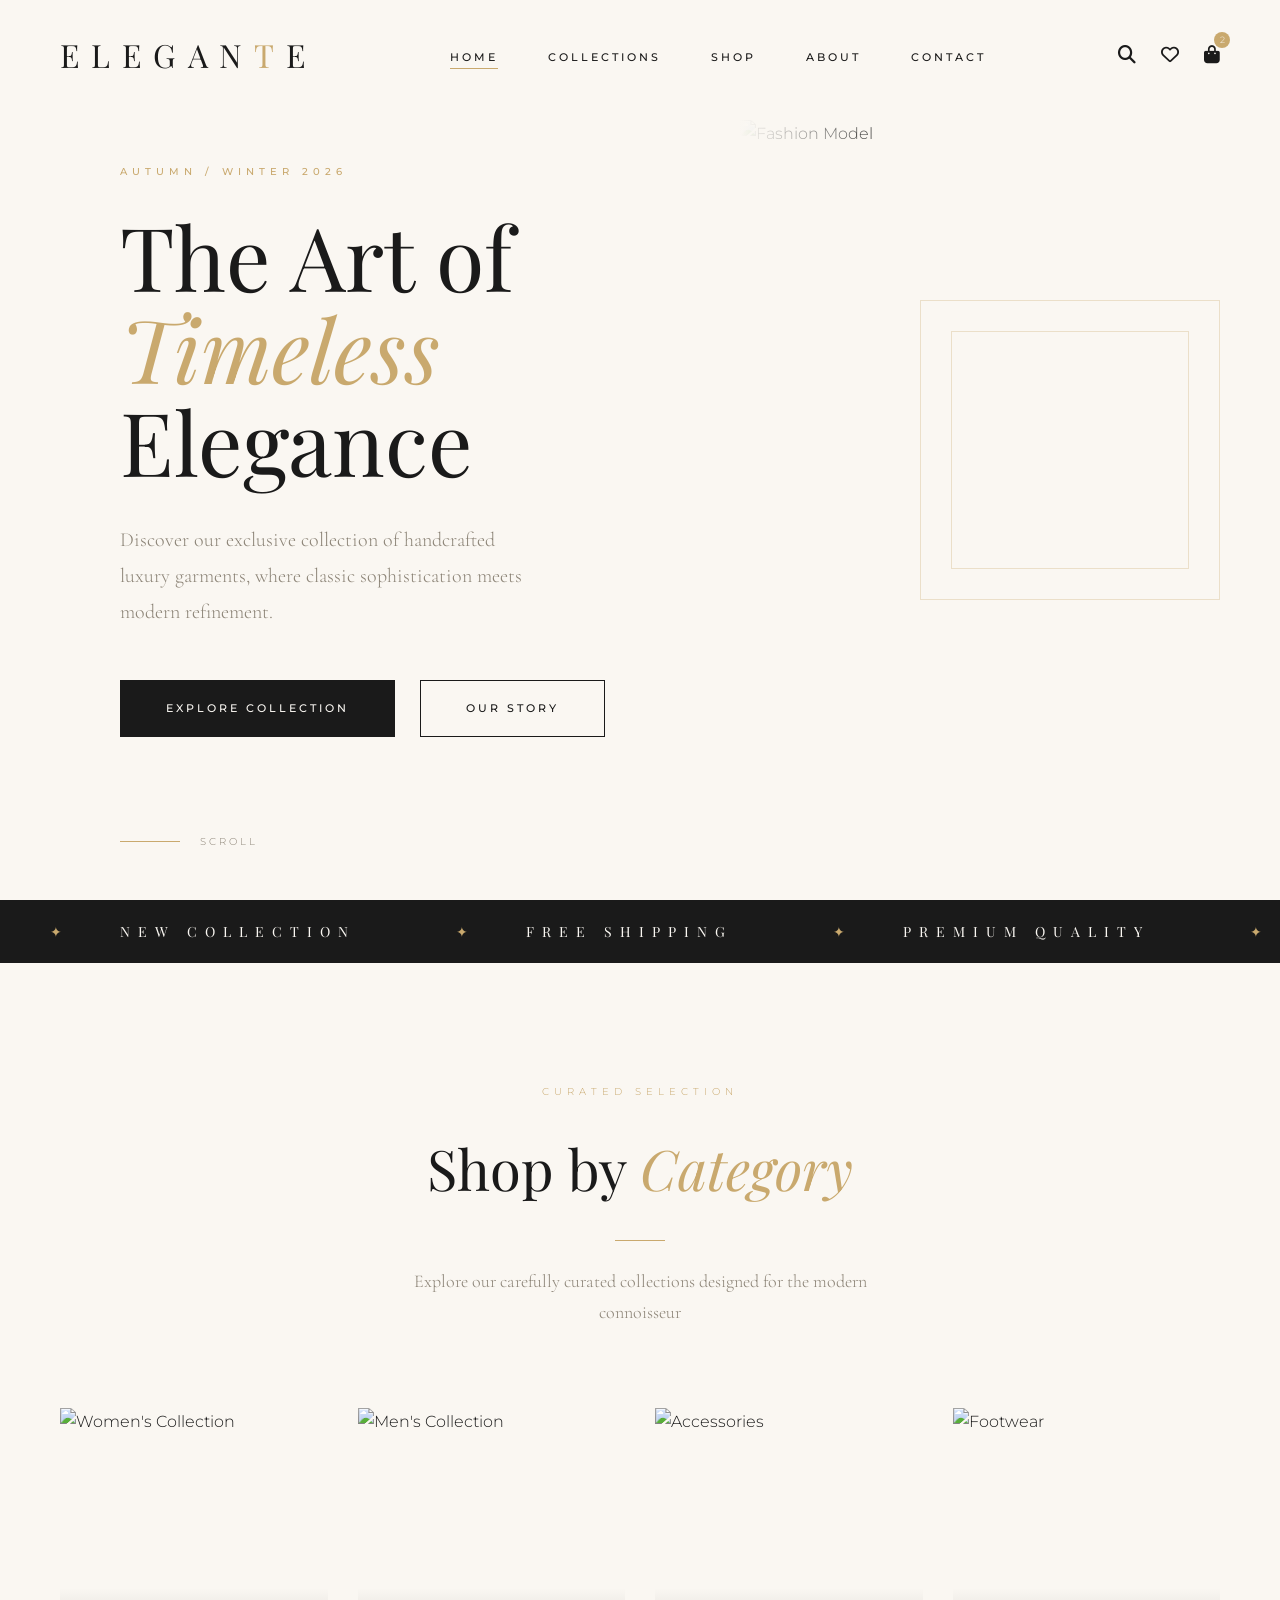
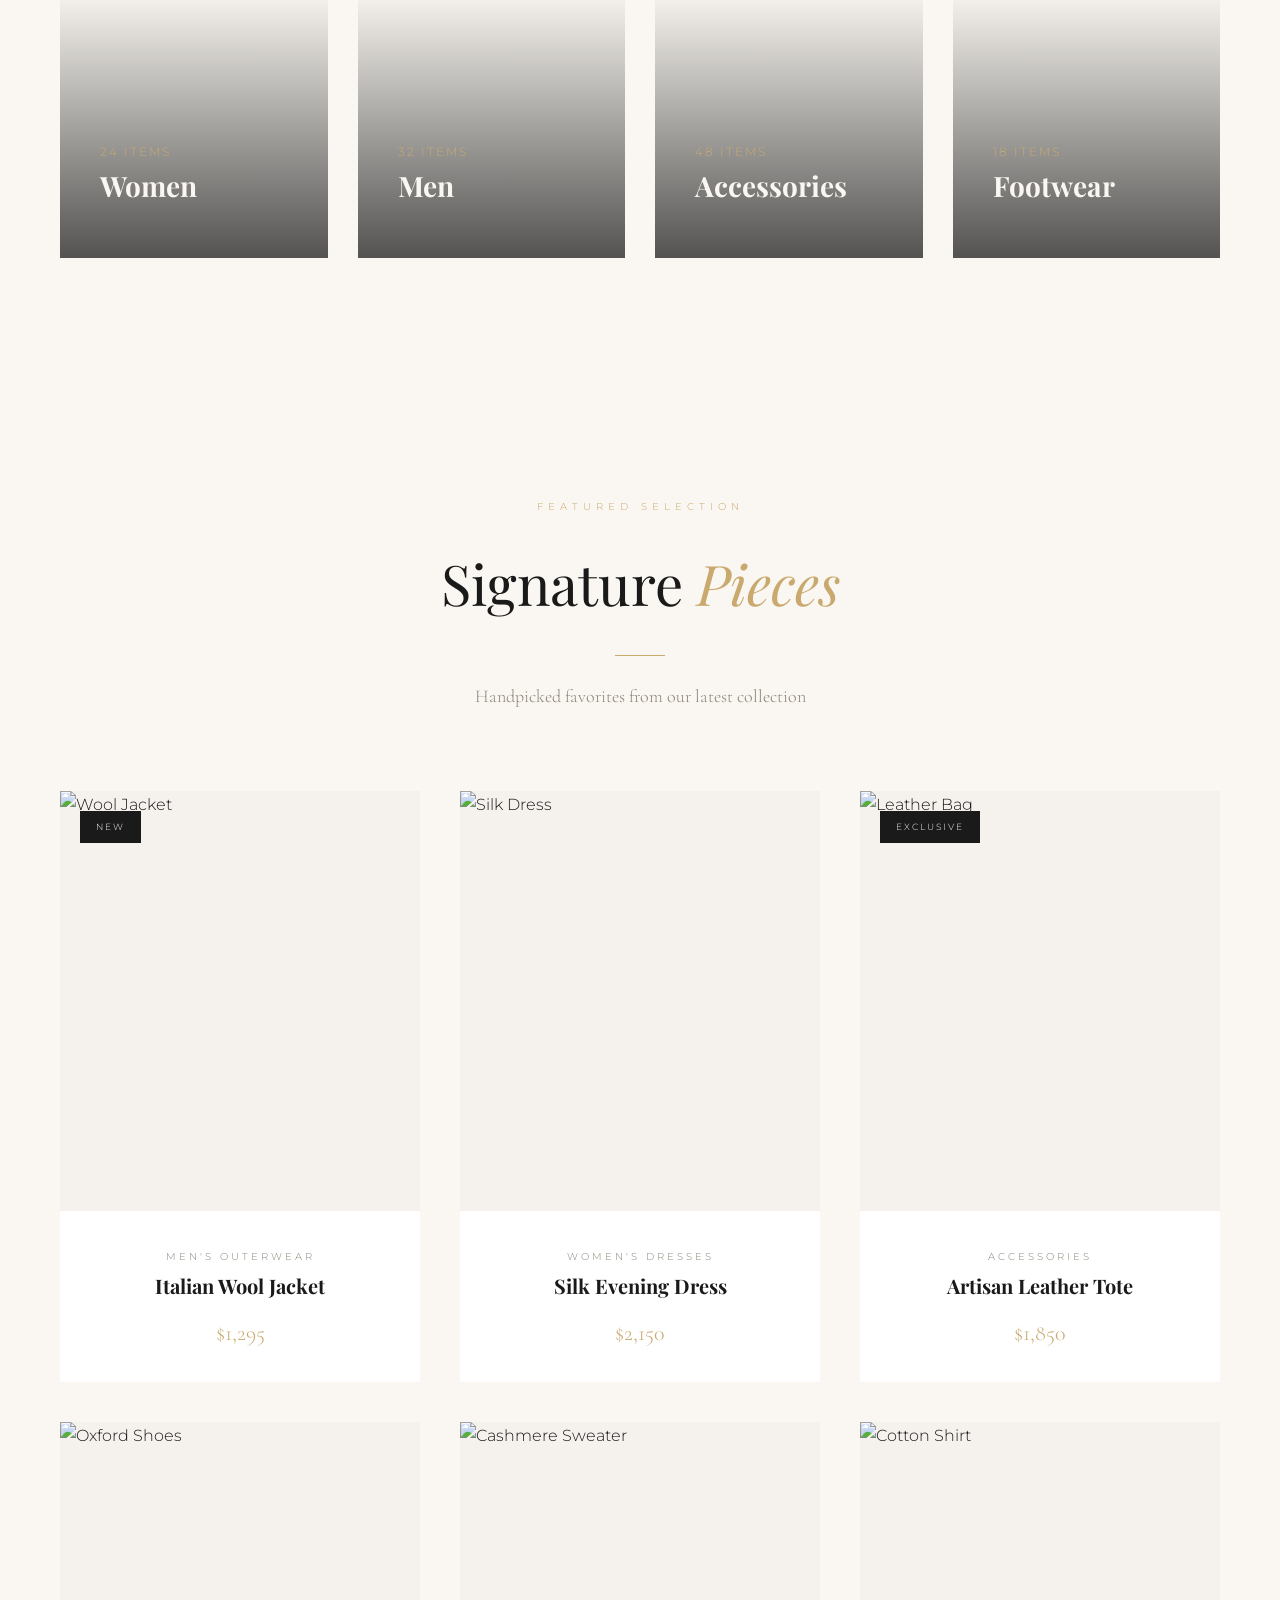
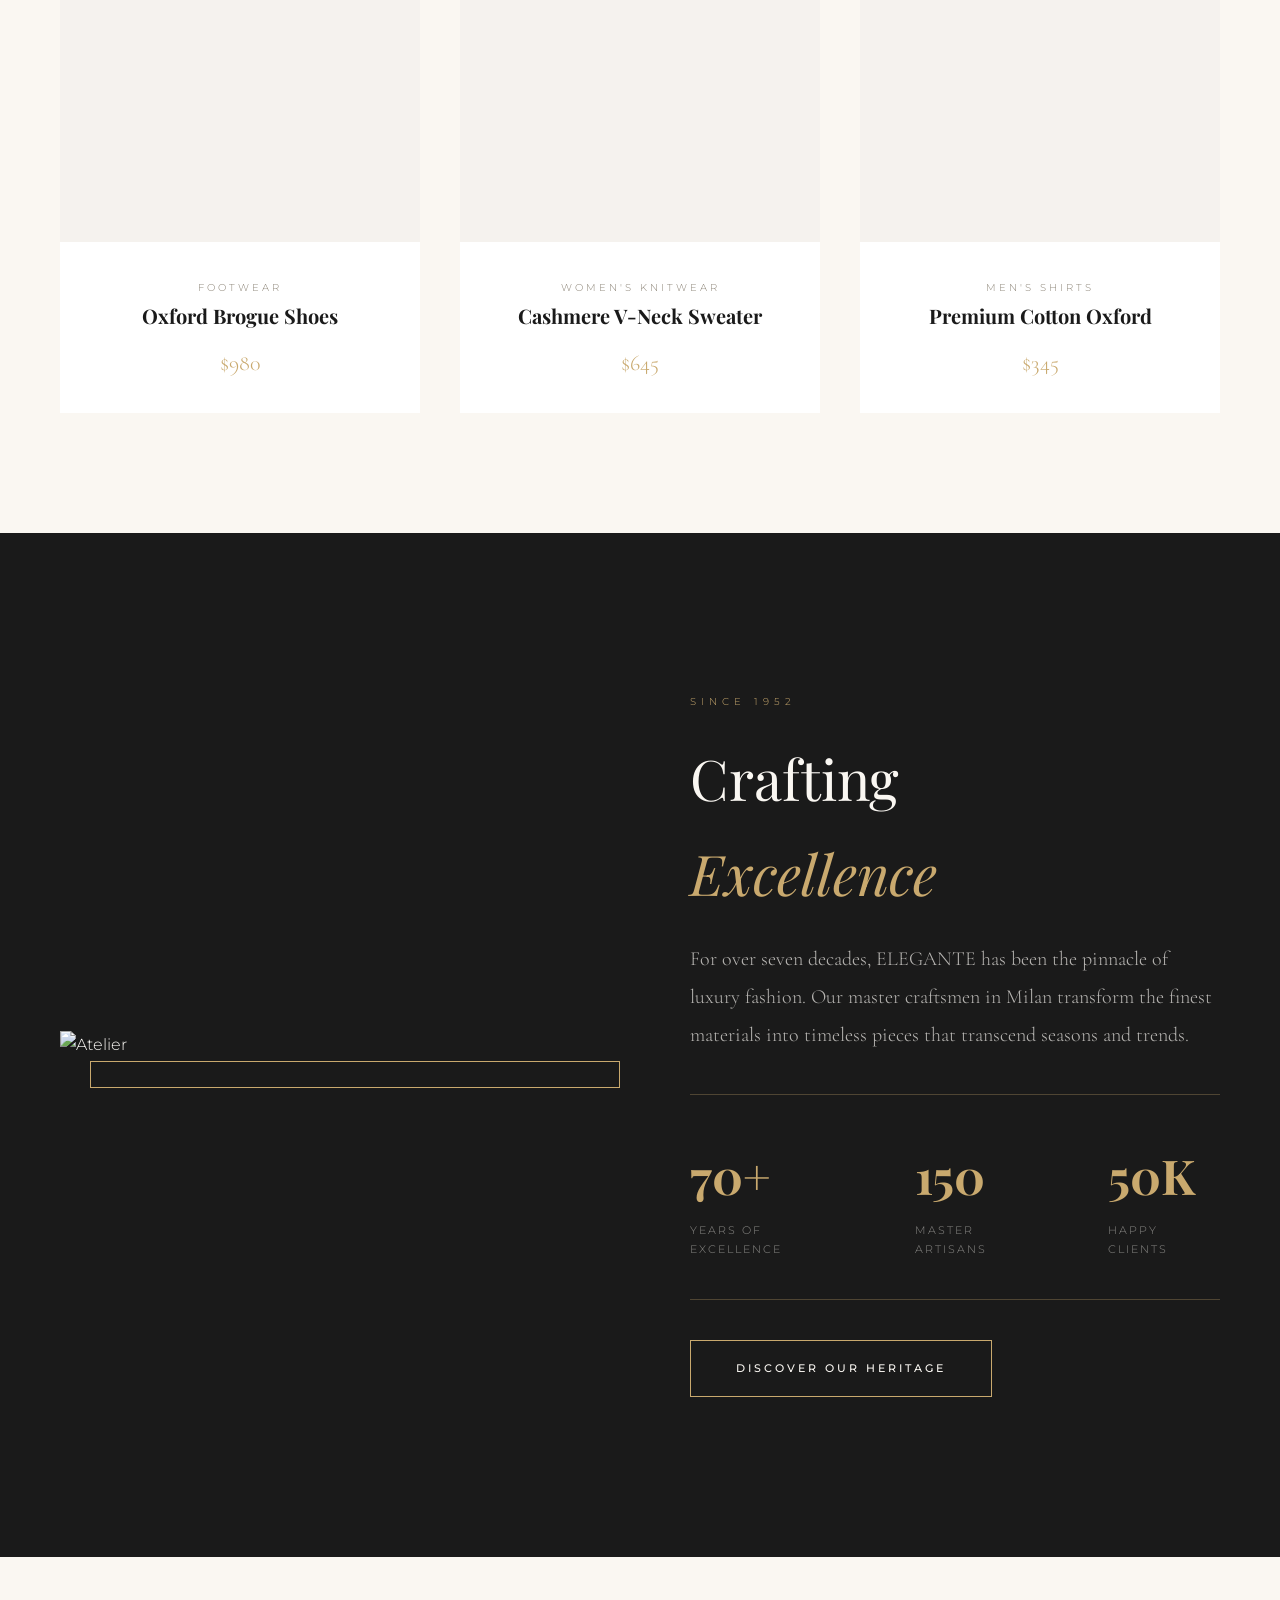
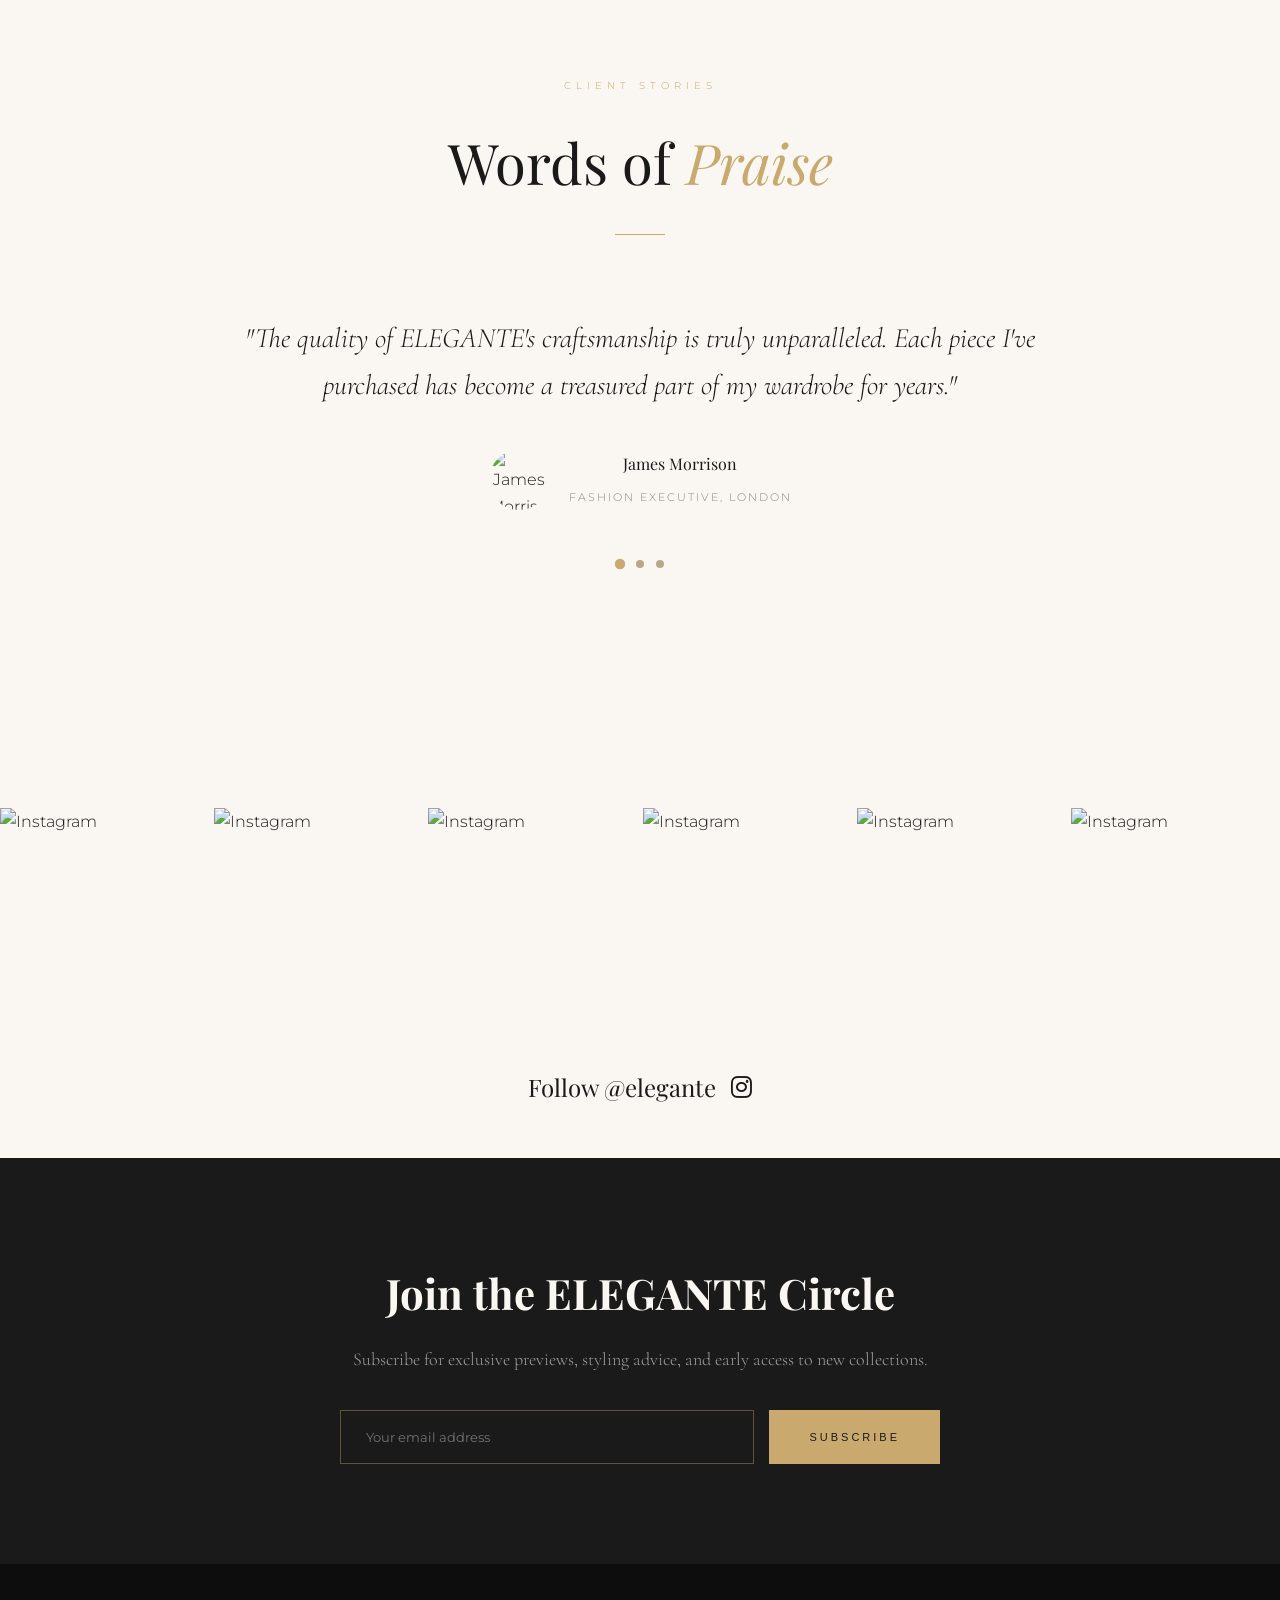
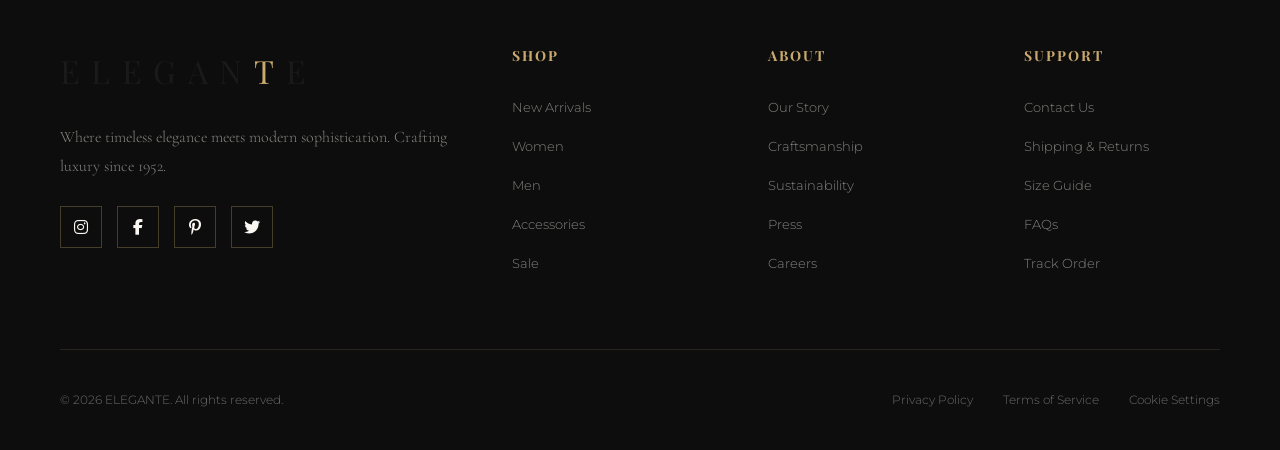
==== commit 0e5ee644: "Redesign homepage with luxury ivory/champagne aesthetic" ====
--- a/index.html
+++ b/index.html
@@ -3,1301 +3,1072 @@
 <head>
     <meta charset="UTF-8">
     <meta name="viewport" content="width=device-width, initial-scale=1.0">
-    <title>ELEGANTE - Luxury Clothing Brand</title>
-    <link href="https://fonts.googleapis.com/css2?family=Playfair+Display:wght@400;500;600;700&family=Cormorant+Garamond:wght@300;400;500;600&family=Montserrat:wght@300;400;500;600&display=swap" rel="stylesheet">
+    <title>ELEGANTE | Luxury Fashion House</title>
+    <link href="https://fonts.googleapis.com/css2?family=Playfair+Display:ital,wght@0,400;0,500;0,600;0,700;1,400;1,500&family=Cormorant+Garamond:ital,wght@0,300;0,400;0,500;0,600;1,400&family=Montserrat:wght@200;300;400;500;600&display=swap" rel="stylesheet">
     <link rel="stylesheet" href="https://cdnjs.cloudflare.com/ajax/libs/font-awesome/6.4.0/css/all.min.css">
     <style>
         * { margin: 0; padding: 0; box-sizing: border-box; }
-        
         :root {
-            --gold: #c9a96e;
-            --gold-light: #d4b87a;
-            --black: #0a0a0a;
-            --dark: #1a1a1a;
-            --gray: #2a2a2a;
-            --text: #f5f5f5;
-            --text-muted: #888;
-            --cream: #faf8f5;
-        }
-
+            --ivory: #FAF7F2;
+            --champagne: #C9A96E;
+            --champagne-light: #D4B88A;
+            --charcoal: #1A1A1A;
+            --noir: #0D0D0D;
+            --graphite: #2A2A2A;
+            --sand: #B8A88A;
+            --warm-gray: #8C8477;
+            --rose: #C4A484;
+            --transition: cubic-bezier(0.4, 0, 0.2, 1);
+        }
+        html { scroll-behavior: smooth; }
         body {
             font-family: 'Montserrat', sans-serif;
-            background: var(--black);
-            color: var(--text);
+            background: var(--ivory);
+            color: var(--charcoal);
             overflow-x: hidden;
-            line-height: 1.6;
-        }
-
-        .cursor {
-            width: 20px; height: 20px;
-            border: 2px solid var(--gold);
-            border-radius: 50%;
-            position: fixed;
-            pointer-events: none;
-            z-index: 10000;
-            transition: transform 0.1s;
-        }
-        .cursor-follower {
-            width: 8px; height: 8px;
-            background: var(--gold);
-            border-radius: 50%;
-            position: fixed;
-            pointer-events: none;
-            z-index: 10000;
-        }
-
-        .navbar {
+            line-height: 1.7;
+            font-weight: 300;
+            -webkit-font-smoothing: antialiased;
+        }
+        ::selection { background: var(--champagne); color: var(--ivory); }
+        .reveal { opacity: 0; transform: translateY(40px); transition: all 1s var(--transition); }
+        .reveal.active { opacity: 1; transform: translateY(0); }
+        
+        /* Navigation */
+        nav {
             position: fixed;
             top: 0; width: 100%;
             z-index: 1000;
-            padding: 20px 50px;
-            background: linear-gradient(180deg, rgba(10,10,10,0.95) 0%, rgba(10,10,10,0) 100%);
-            transition: all 0.4s ease;
-        }
-        .navbar.scrolled {
-            background: rgba(10,10,10,0.98);
-            padding: 15px 50px;
-            backdrop-filter: blur(20px);
-        }
-        .nav-container {
+            padding: 28px 60px;
             display: flex;
             justify-content: space-between;
             align-items: center;
-            max-width: 1400px;
-            margin: 0 auto;
+            transition: all 0.5s var(--transition);
+        }
+        nav.scrolled {
+            background: rgba(250, 247, 242, 0.95);
+            backdrop-filter: blur(20px);
+            padding: 18px 60px;
+            box-shadow: 0 1px 0 rgba(201, 169, 110, 0.2);
         }
         .logo {
             font-family: 'Playfair Display', serif;
-            font-size: 28px;
-            font-weight: 700;
-            letter-spacing: 8px;
-            color: var(--gold);
-        }
+            font-size: 32px;
+            font-weight: 400;
+            letter-spacing: 12px;
+            color: var(--charcoal);
+            text-decoration: none;
+        }
+        .logo span { color: var(--champagne); }
         .nav-links {
             display: flex;
             list-style: none;
-            gap: 40px;
+            gap: 50px;
         }
         .nav-links a {
-            color: var(--text);
+            color: var(--charcoal);
             text-decoration: none;
-            font-size: 12px;
-            letter-spacing: 2px;
-            text-transform: uppercase;
+            font-size: 11px;
+            letter-spacing: 3px;
+            text-transform: uppercase;
+            font-weight: 500;
             position: relative;
             padding: 5px 0;
-            transition: color 0.3s;
         }
         .nav-links a::after {
             content: '';
             position: absolute;
             bottom: 0; left: 0;
             width: 0; height: 1px;
-            background: var(--gold);
-            transition: width 0.3s;
+            background: var(--champagne);
+            transition: width 0.4s var(--transition);
         }
         .nav-links a:hover::after, .nav-links a.active::after { width: 100%; }
-        .nav-links a:hover, .nav-links a.active { color: var(--gold); }
-
-        .nav-icons { display: flex; gap: 20px; }
-        .icon-btn {
-            background: none;
-            border: none;
-            color: var(--text);
+        .nav-links a:hover { color: var(--champagne); }
+        .nav-icons { display: flex; gap: 25px; align-items: center; }
+        .nav-icons a {
+            color: var(--charcoal);
             font-size: 18px;
-            cursor: pointer;
             transition: color 0.3s;
         }
-        .icon-btn:hover { color: var(--gold); }
+        .nav-icons a:hover { color: var(--champagne); }
+        .cart-icon { position: relative; }
         .cart-count {
             position: absolute;
-            top: -5px; right: -10px;
-            background: var(--gold);
-            color: var(--black);
-            font-size: 10px;
-            width: 18px; height: 18px;
+            top: -8px; right: -10px;
+            background: var(--champagne);
+            color: var(--ivory);
+            font-size: 9px;
+            width: 16px; height: 16px;
             border-radius: 50%;
             display: flex;
             align-items: center;
             justify-content: center;
         }
-        .cart-btn { position: relative; }
-        .nav-toggle {
-            display: none;
-            flex-direction: column;
-            gap: 6px;
-            background: none;
-            border: none;
-            cursor: pointer;
-        }
-        .nav-toggle span {
-            width: 25px; height: 2px;
-            background: var(--gold);
-        }
-
+        .menu-toggle { display: none; flex-direction: column; gap: 6px; cursor: pointer; }
+        .menu-toggle span { width: 24px; height: 1px; background: var(--charcoal); transition: 0.3s; }
+        
+        /* Hero Section */
         .hero {
             height: 100vh;
             display: flex;
-            align-items: center;
-            justify-content: center;
             position: relative;
             overflow: hidden;
-        }
-        .hero-bg {
+            background: var(--ivory);
+        }
+        .hero-left {
+            flex: 1;
+            display: flex;
+            flex-direction: column;
+            justify-content: center;
+            padding: 0 80px 0 120px;
+        }
+        .hero-tag {
+            font-size: 10px;
+            letter-spacing: 5px;
+            text-transform: uppercase;
+            color: var(--champagne);
+            margin-bottom: 30px;
+            font-weight: 500;
+        }
+        .hero-title {
+            font-family: 'Playfair Display', serif;
+            font-size: clamp(48px, 7vw, 88px);
+            font-weight: 400;
+            line-height: 1.05;
+            margin-bottom: 35px;
+            color: var(--charcoal);
+        }
+        .hero-title em {
+            font-style: italic;
+            color: var(--champagne);
+        }
+        .hero-desc {
+            font-family: 'Cormorant Garamond', serif;
+            font-size: 20px;
+            color: var(--warm-gray);
+            max-width: 420px;
+            margin-bottom: 50px;
+            line-height: 1.8;
+        }
+        .hero-buttons { display: flex; gap: 25px; align-items: center; }
+        .btn {
+            padding: 18px 45px;
+            font-size: 11px;
+            letter-spacing: 3px;
+            text-transform: uppercase;
+            text-decoration: none;
+            font-weight: 500;
+            transition: all 0.5s var(--transition);
+            cursor: pointer;
+            display: inline-block;
+        }
+        .btn-primary {
+            background: var(--charcoal);
+            color: var(--ivory);
+            border: 1px solid var(--charcoal);
+        }
+        .btn-primary:hover {
+            background: var(--champagne);
+            border-color: var(--champagne);
+        }
+        .btn-outline {
+            background: transparent;
+            color: var(--charcoal);
+            border: 1px solid var(--charcoal);
+        }
+        .btn-outline:hover {
+            background: var(--charcoal);
+            color: var(--ivory);
+        }
+        .scroll-indicator {
+            position: absolute;
+            bottom: 50px; left: 120px;
+            display: flex;
+            align-items: center;
+            gap: 20px;
+        }
+        .scroll-line {
+            width: 60px; height: 1px;
+            background: var(--champagne);
+            animation: pulse 2s infinite;
+        }
+        @keyframes pulse { 0%, 100% { width: 60px; } 50% { width: 30px; } }
+        .scroll-text {
+            font-size: 10px;
+            letter-spacing: 3px;
+            text-transform: uppercase;
+            color: var(--warm-gray);
+        }
+        .hero-right {
+            flex: 1;
+            position: relative;
+            overflow: hidden;
+        }
+        .hero-image {
+            width: 100%;
+            height: 100%;
+            object-fit: cover;
+            filter: grayscale(20%);
+        }
+        .hero-overlay {
             position: absolute;
             inset: 0;
-        }
-        .bg-layer {
+            background: linear-gradient(90deg, var(--ivory) 0%, transparent 30%);
+        }
+        .hero-accent {
             position: absolute;
-            inset: 0;
-        }
-        .layer-1 {
-            background: radial-gradient(ellipse at 30% 50%, rgba(201,169,110,0.1) 0%, transparent 50%);
-        }
-        .layer-2 {
-            background: radial-gradient(ellipse at 70% 30%, rgba(201,169,110,0.05) 0%, transparent 40%);
-        }
-        .layer-3 {
-            background: linear-gradient(180deg, var(--black) 0%, var(--dark) 100%);
-        }
-        .hero-content {
-            display: flex;
-            align-items: center;
-            justify-content: space-between;
-            max-width: 1400px;
-            width: 100%;
-            padding: 0 50px;
-            position: relative;
-            z-index: 1;
-        }
-        .hero-text { max-width: 600px; }
-        .subtitle {
+            top: 50%;
+            right: 60px;
+            transform: translateY(-50%);
+            width: 300px;
+            height: 300px;
+            border: 1px solid var(--champagne);
+            opacity: 0.3;
+        }
+        .hero-accent::before {
+            content: '';
+            position: absolute;
+            inset: 30px;
+            border: 1px solid var(--champagne);
+        }
+        
+        /* Marquee */
+        .marquee {
+            background: var(--charcoal);
+            padding: 18px 0;
+            overflow: hidden;
+            white-space: nowrap;
+        }
+        .marquee-content {
             display: inline-block;
-            font-size: 12px;
-            letter-spacing: 4px;
-            text-transform: uppercase;
-            color: var(--gold);
+            animation: marquee 25s linear infinite;
+        }
+        .marquee-content span {
+            display: inline-block;
+            font-family: 'Playfair Display', serif;
+            font-size: 14px;
+            letter-spacing: 8px;
+            text-transform: uppercase;
+            color: var(--ivory);
+            margin: 0 50px;
+        }
+        .marquee-content span::before {
+            content: '✦';
+            margin-right: 50px;
+            color: var(--champagne);
+        }
+        @keyframes marquee {
+            0% { transform: translateX(0); }
+            100% { transform: translateX(-50%); }
+        }
+        
+        /* Section Styles */
+        section { padding: 120px 0; }
+        .container { max-width: 1400px; margin: 0 auto; padding: 0 60px; }
+        .section-header {
+            text-align: center;
+            margin-bottom: 80px;
+        }
+        .section-tag {
+            font-size: 10px;
+            letter-spacing: 5px;
+            text-transform: uppercase;
+            color: var(--champagne);
             margin-bottom: 20px;
-            padding: 8px 20px;
-            border: 1px solid rgba(201,169,110,0.3);
-        }
-        .hero-text h1 {
+            display: block;
+        }
+        .section-title {
             font-family: 'Playfair Display', serif;
-            font-size: 72px;
+            font-size: clamp(36px, 5vw, 56px);
             font-weight: 400;
-            line-height: 1.1;
-            margin-bottom: 30px;
-        }
-        .hero-text h1 .highlight {
-            color: var(--gold);
+            margin-bottom: 20px;
+        }
+        .section-title em {
             font-style: italic;
-        }
-        .hero-text p {
-            font-size: 16px;
-            color: var(--text-muted);
-            margin-bottom: 40px;
-            line-height: 1.8;
-        }
-        .hero-buttons { display: flex; gap: 20px; }
-        .btn {
-            padding: 15px 40px;
-            font-size: 12px;
-            letter-spacing: 2px;
-            text-transform: uppercase;
-            text-decoration: none;
-            transition: all 0.4s;
-            cursor: pointer;
-        }
-        .btn-primary {
-            background: var(--gold);
-            color: var(--black);
-            border: 2px solid var(--gold);
-        }
-        .btn-primary:hover {
-            background: transparent;
-            color: var(--gold);
-        }
-        .btn-secondary {
-            background: transparent;
-            color: var(--text);
-            border: 2px solid var(--gray);
-        }
-        .btn-secondary:hover {
-            border-color: var(--gold);
-            color: var(--gold);
-        }
-
-        .hero-3d {
-            width: 400px;
-            height: 600px;
-            perspective: 1000px;
-            position: relative;
-        }
-        .mannequin {
-            width: 100%;
-            height: 100%;
-            transform-style: preserve-3d;
-            animation: float 6s ease-in-out infinite;
-        }
-        @keyframes float {
-            0%, 100% { transform: translateY(0) rotateY(-15deg); }
-            50% { transform: translateY(-20px) rotateY(-10deg); }
-        }
-        .mannequin-head {
-            width: 60px; height: 80px;
-            background: linear-gradient(135deg, #d4b87a 0%, #c9a96e 50%, #b8944d 100%);
-            border-radius: 30px 30px 20px 20px;
+            color: var(--champagne);
+        }
+        .section-line {
+            width: 50px; height: 1px;
+            background: var(--champagne);
+            margin: 25px auto;
+        }
+        .section-desc {
+            font-family: 'Cormorant Garamond', serif;
+            font-size: 18px;
+            color: var(--warm-gray);
+            max-width: 500px;
             margin: 0 auto;
-            transform: translateZ(20px);
-            box-shadow: inset -10px 0 20px rgba(0,0,0,0.3);
-        }
-        .mannequin-body {
-            width: 150px;
-            height: 350px;
-            margin: 20px auto 0;
-            position: relative;
-            transform-style: preserve-3d;
-        }
-        .jacket {
-            width: 100%;
-            height: 100%;
-            position: relative;
-            transform-style: preserve-3d;
-        }
-        .jacket-front {
-            position: absolute;
-            width: 150px; height: 350px;
-            background: linear-gradient(135deg, #2a2a2a 0%, #1a1a1a 100%);
-            clip-path: polygon(20% 0%, 80% 0%, 100% 15%, 100% 100%, 0% 100%, 0% 15%);
-            transform: translateZ(30px);
-        }
-        .jacket-left, .jacket-right {
-            position: absolute;
-            width: 80px; height: 350px;
-            background: linear-gradient(90deg, #1a1a1a 0%, #2a2a2a 100%);
-        }
-        .jacket-left {
-            left: 0;
-            transform: rotateY(-25deg) translateZ(15px);
-            clip-path: polygon(0% 0%, 100% 15%, 100% 100%, 0% 100%);
-        }
-        .jacket-right {
-            right: 0;
-            transform: rotateY(25deg) translateZ(15px);
-            clip-path: polygon(0% 15%, 100% 0%, 100% 100%, 0% 100%);
-        }
-        .jacket-sleeve {
-            position: absolute;
-            width: 50px; height: 200px;
-            background: linear-gradient(90deg, #1a1a1a 0%, #2a2a2a 100%);
-            top: 20px;
-        }
-        .jacket-sleeve.left {
-            left: -40px;
-            transform: rotateY(-30deg) translateZ(20px);
-            border-radius: 0 0 0 20px;
-        }
-        .jacket-sleeve.right {
-            right: -40px;
-            transform: rotateY(30deg) translateZ(20px);
-            border-radius: 0 0 20px 0;
-        }
-        .mannequin-base {
-            width: 100px; height: 20px;
-            background: linear-gradient(90deg, #c9a96e 0%, #d4b87a 50%, #c9a96e 100%);
-            margin: 0 auto;
-            border-radius: 50%;
-            transform: translateZ(10px);
-        }
-        .reflection {
-            position: absolute;
-            bottom: -100px; left: 50%;
-            transform: translateX(-50%);
-            width: 120px; height: 100px;
-            background: linear-gradient(180deg, rgba(201,169,110,0.3) 0%, transparent 100%);
-            filter: blur(30px);
-        }
-        .scroll-indicator {
-            position: absolute;
-            bottom: 40px; left: 50%;
-            transform: translateX(-50%);
-            display: flex;
-            flex-direction: column;
-            align-items: center;
-            gap: 10px;
-            animation: bounce 2s infinite;
-        }
-        .mouse {
-            width: 26px; height: 40px;
-            border: 2px solid var(--gold);
-            border-radius: 15px;
-            display: flex;
-            justify-content: center;
-            padding-top: 8px;
-        }
-        .wheel {
-            width: 4px; height: 8px;
-            background: var(--gold);
-            border-radius: 2px;
-            animation: scroll 2s infinite;
-        }
-        @keyframes scroll {
-            0% { opacity: 1; transform: translateY(0); }
-            100% { opacity: 0; transform: translateY(10px); }
-        }
-        @keyframes bounce {
-            0%, 100% { transform: translateX(-50%) translateY(0); }
-            50% { transform: translateX(-50%) translateY(10px); }
-        }
-
-        .features {
+        }
+        
+        /* Categories Grid */
+        .categories { background: var(--ivory); }
+        .categories-grid {
             display: grid;
             grid-template-columns: repeat(4, 1fr);
             gap: 30px;
-            padding: 80px 50px;
-            max-width: 1400px;
-            margin: 0 auto;
-        }
-        .feature {
-            text-align: center;
-            padding: 40px 20px;
-            background: var(--dark);
-            border: 1px solid rgba(201,169,110,0.1);
-            transition: all 0.4s;
-        }
-        .feature:hover {
-            border-color: var(--gold);
-            transform: translateY(-10px);
-        }
-        .feature-icon {
-            font-size: 36px;
-            color: var(--gold);
-            margin-bottom: 20px;
-        }
-        .feature h3 {
+        }
+        .category-card {
+            position: relative;
+            overflow: hidden;
+            cursor: pointer;
+            group: category;
+        }
+        .category-image {
+            height: 450px;
+            overflow: hidden;
+        }
+        .category-image img {
+            width: 100%; height: 100%;
+            object-fit: cover;
+            transition: transform 1s var(--transition);
+        }
+        .category-card:hover .category-image img { transform: scale(1.08); }
+        .category-overlay {
+            position: absolute;
+            inset: 0;
+            background: linear-gradient(0deg, rgba(13,13,13,0.7) 0%, transparent 60%);
+            display: flex;
+            flex-direction: column;
+            justify-content: flex-end;
+            padding: 40px;
+            transition: background 0.5s;
+        }
+        .category-card:hover .category-overlay { background: linear-gradient(0deg, rgba(13,13,13,0.85) 0%, rgba(201,169,110,0.1) 100%); }
+        .category-name {
             font-family: 'Playfair Display', serif;
-            font-size: 18px;
-            margin-bottom: 10px;
-        }
-        .feature p {
-            font-size: 13px;
-            color: var(--text-muted);
-        }
-
-        .section-title {
-            text-align: center;
-            margin-bottom: 60px;
-        }
-        .section-title h2 {
-            font-family: 'Playfair Display', serif;
-            font-size: 48px;
-            margin-bottom: 15px;
-        }
-        .section-title p {
-            color: var(--text-muted);
-            font-size: 14px;
+            font-size: 28px;
+            color: var(--ivory);
+            margin-bottom: 8px;
+        }
+        .category-count {
+            font-size: 12px;
             letter-spacing: 2px;
-        }
-        .section-title .line {
-            width: 60px; height: 2px;
-            background: var(--gold);
-            margin: 20px auto;
-        }
-
-        .collections {
-            padding: 100px 50px;
-            max-width: 1400px;
-            margin: 0 auto;
-        }
-        .collection-grid {
+            text-transform: uppercase;
+            color: var(--champagne);
+        }
+        .category-arrow {
+            position: absolute;
+            bottom: 40px; right: 40px;
+            width: 50px; height: 50px;
+            border: 1px solid var(--ivory);
+            display: flex;
+            align-items: center;
+            justify-content: center;
+            color: var(--ivory);
+            opacity: 0;
+            transform: translateX(-20px);
+            transition: all 0.5s var(--transition);
+        }
+        .category-card:hover .category-arrow { opacity: 1; transform: translateX(0); }
+        
+        /* Featured Products */
+        .products { background: var(--ivory); }
+        .products-grid {
             display: grid;
             grid-template-columns: repeat(3, 1fr);
-            gap: 30px;
-        }
-        .collection-card {
+            gap: 40px;
+        }
+        .product-card {
             position: relative;
-            height: 500px;
-            overflow: hidden;
-            cursor: pointer;
-            border: 1px solid rgba(201,169,110,0.2);
-        }
-        .collection-card img {
-            width: 100%; height: 100%;
-            object-fit: cover;
-            transition: transform 0.6s;
-        }
-        .collection-card:hover img {
-            transform: scale(1.1);
-        }
-        .collection-info {
-            position: absolute;
-            bottom: 0; left: 0; right: 0;
-            padding: 40px;
-            background: linear-gradient(0deg, rgba(10,10,10,0.9) 0%, transparent 100%);
-        }
-        .collection-info h3 {
-            font-family: 'Playfair Display', serif;
-            font-size: 28px;
-            margin-bottom: 10px;
-        }
-        .collection-info p {
-            color: var(--text-muted);
-            font-size: 14px;
-        }
-        .collection-link {
-            display: inline-block;
-            margin-top: 15px;
-            color: var(--gold);
-            text-decoration: none;
-            font-size: 12px;
-            letter-spacing: 2px;
-            text-transform: uppercase;
-        }
-
-        .products {
-            padding: 100px 50px;
-            background: var(--dark);
-        }
-        .products-container {
-            max-width: 1400px;
-            margin: 0 auto;
-        }
-        .product-grid {
-            display: grid;
-            grid-template-columns: repeat(4, 1fr);
-            gap: 30px;
-        }
-        .product-card {
-            background: var(--black);
-            border: 1px solid rgba(201,169,110,0.1);
-            overflow: hidden;
-            transition: all 0.4s;
-            cursor: pointer;
-            transform-style: preserve-3d;
-        }
-        .product-card:hover {
-            border-color: var(--gold);
-            box-shadow: 0 20px 40px rgba(0,0,0,0.4);
-        }
+            background: white;
+            transition: all 0.5s var(--transition);
+        }
+        .product-card:hover { box-shadow: 0 30px 60px rgba(0,0,0,0.08); }
         .product-image {
             position: relative;
-            height: 350px;
+            height: 420px;
             overflow: hidden;
-            background: linear-gradient(135deg, #2a2a2a 0%, #1a1a1a 100%);
+            background: #F5F2EE;
         }
         .product-image img {
             width: 100%; height: 100%;
             object-fit: cover;
-            transition: transform 0.6s;
-        }
-        .product-card:hover .product-image img {
-            transform: scale(1.1);
-        }
-        .product-overlay {
+            transition: all 0.8s var(--transition);
+        }
+        .product-card:hover .product-image img { transform: scale(1.05); }
+        .product-badge {
+            position: absolute;
+            top: 20px; left: 20px;
+            padding: 8px 16px;
+            font-size: 9px;
+            letter-spacing: 2px;
+            text-transform: uppercase;
+            background: var(--charcoal);
+            color: var(--ivory);
+        }
+        .product-actions {
+            position: absolute;
+            bottom: 20px;
+            left: 20px; right: 20px;
+            display: flex;
+            gap: 10px;
+            opacity: 0;
+            transform: translateY(20px);
+            transition: all 0.4s var(--transition);
+        }
+        .product-card:hover .product-actions { opacity: 1; transform: translateY(0); }
+        .product-action {
+            flex: 1;
+            padding: 14px;
+            background: var(--ivory);
+            border: none;
+            font-size: 11px;
+            letter-spacing: 2px;
+            text-transform: uppercase;
+            cursor: pointer;
+            transition: all 0.3s;
+        }
+        .product-action:hover { background: var(--champagne); color: var(--ivory); }
+        .product-wishlist {
+            width: 50px;
+            background: var(--ivory);
+            border: none;
+            cursor: pointer;
+            transition: all 0.3s;
+        }
+        .product-wishlist:hover { background: var(--champagne); color: var(--ivory); }
+        .product-info { padding: 30px; text-align: center; }
+        .product-category {
+            font-size: 10px;
+            letter-spacing: 3px;
+            text-transform: uppercase;
+            color: var(--warm-gray);
+            margin-bottom: 10px;
+        }
+        .product-name {
+            font-family: 'Playfair Display', serif;
+            font-size: 20px;
+            margin-bottom: 12px;
+            color: var(--charcoal);
+        }
+        .product-price {
+            font-family: 'Cormorant Garamond', serif;
+            font-size: 22px;
+            color: var(--champagne);
+        }
+        .product-price .old { text-decoration: line-through; color: var(--warm-gray); margin-left: 10px; font-size: 18px; }
+        
+        /* Brand Story */
+        .story {
+            background: var(--charcoal);
+            color: var(--ivory);
+        }
+        .story-grid {
+            display: grid;
+            grid-template-columns: 1fr 1fr;
+            gap: 100px;
+            align-items: center;
+        }
+        .story-image {
+            position: relative;
+        }
+        .story-image img {
+            width: 100%;
+            filter: grayscale(30%);
+        }
+        .story-image::after {
+            content: '';
+            position: absolute;
+            top: 30px; left: 30px;
+            right: -30px; bottom: -30px;
+            border: 1px solid var(--champagne);
+            z-index: -1;
+        }
+        .story-content { padding: 40px 0; }
+        .story .section-tag { color: var(--champagne); }
+        .story .section-title { color: var(--ivory); }
+        .story-text {
+            font-family: 'Cormorant Garamond', serif;
+            font-size: 20px;
+            line-height: 1.9;
+            color: rgba(250,247,242,0.7);
+            margin-bottom: 30px;
+        }
+        .story-stats {
+            display: flex;
+            gap: 60px;
+            padding: 40px 0;
+            border-top: 1px solid rgba(201,169,110,0.3);
+            border-bottom: 1px solid rgba(201,169,110,0.3);
+            margin: 40px 0;
+        }
+        .story-stat h3 {
+            font-family: 'Playfair Display', serif;
+            font-size: 48px;
+            color: var(--champagne);
+            margin-bottom: 5px;
+        }
+        .story-stat p {
+            font-size: 11px;
+            letter-spacing: 2px;
+            text-transform: uppercase;
+            color: rgba(250,247,242,0.5);
+        }
+        
+        /* Testimonials */
+        .testimonials { background: var(--ivory); }
+        .testimonial-slider { max-width: 900px; margin: 0 auto; text-align: center; }
+        .testimonial-item { padding: 0 40px; }
+        .testimonial-quote {
+            font-family: 'Cormorant Garamond', serif;
+            font-size: 28px;
+            font-style: italic;
+            line-height: 1.7;
+            color: var(--charcoal);
+            margin-bottom: 40px;
+        }
+        .testimonial-author {
+            display: flex;
+            align-items: center;
+            justify-content: center;
+            gap: 20px;
+        }
+        .testimonial-author img {
+            width: 60px; height: 60px;
+            border-radius: 50%;
+            object-fit: cover;
+        }
+        .testimonial-author h5 {
+            font-family: 'Playfair Display', serif;
+            font-size: 16px;
+            font-weight: 400;
+            margin-bottom: 5px;
+        }
+        .testimonial-author span {
+            font-size: 11px;
+            letter-spacing: 2px;
+            text-transform: uppercase;
+            color: var(--warm-gray);
+        }
+        .testimonial-dots { display: flex; justify-content: center; gap: 12px; margin-top: 50px; }
+        .testimonial-dot {
+            width: 8px; height: 8px;
+            border-radius: 50%;
+            background: var(--sand);
+            cursor: pointer;
+            transition: all 0.3s;
+        }
+        .testimonial-dot.active { background: var(--champagne); transform: scale(1.3); }
+        
+        /* Instagram */
+        .instagram { background: var(--ivory); padding-bottom: 0; }
+        .instagram-grid {
+            display: grid;
+            grid-template-columns: repeat(6, 1fr);
+            gap: 5px;
+        }
+        .instagram-item {
+            position: relative;
+            overflow: hidden;
+            aspect-ratio: 1;
+        }
+        .instagram-item img {
+            width: 100%; height: 100%;
+            object-fit: cover;
+            transition: transform 0.6s var(--transition);
+        }
+        .instagram-item:hover img { transform: scale(1.1); }
+        .instagram-overlay {
             position: absolute;
             inset: 0;
-            background: rgba(10,10,10,0.7);
+            background: rgba(13,13,13,0.5);
             display: flex;
             align-items: center;
             justify-content: center;
             opacity: 0;
             transition: opacity 0.4s;
         }
-        .product-card:hover .product-overlay { opacity: 1; }
-        .product-actions {
-            display: flex;
-            gap: 10px;
-        }
-        .product-action {
-            width: 45px; height: 45px;
-            background: var(--gold);
+        .instagram-item:hover .instagram-overlay { opacity: 1; }
+        .instagram-overlay i { font-size: 28px; color: var(--ivory); }
+        .instagram-follow {
+            text-align: center;
+            padding: 50px 0;
+        }
+        .instagram-follow a {
+            font-family: 'Playfair Display', serif;
+            font-size: 24px;
+            color: var(--charcoal);
+            text-decoration: none;
+            display: inline-flex;
+            align-items: center;
+            gap: 15px;
+        }
+        .instagram-follow a:hover { color: var(--champagne); }
+        
+        /* Newsletter */
+        .newsletter {
+            background: var(--charcoal);
+            padding: 100px 0;
+        }
+        .newsletter-content { text-align: center; max-width: 600px; margin: 0 auto; }
+        .newsletter h2 {
+            font-family: 'Playfair Display', serif;
+            font-size: 42px;
+            color: var(--ivory);
+            margin-bottom: 15px;
+        }
+        .newsletter p {
+            font-family: 'Cormorant Garamond', serif;
+            font-size: 18px;
+            color: rgba(250,247,242,0.6);
+            margin-bottom: 35px;
+        }
+        .newsletter-form {
+            display: flex;
+            gap: 15px;
+        }
+        .newsletter-form input {
+            flex: 1;
+            padding: 18px 25px;
+            background: transparent;
+            border: 1px solid rgba(201,169,110,0.4);
+            color: var(--ivory);
+            font-family: 'Montserrat', sans-serif;
+            font-size: 13px;
+        }
+        .newsletter-form input::placeholder { color: rgba(250,247,242,0.4); }
+        .newsletter-form button {
+            padding: 18px 40px;
+            background: var(--champagne);
             border: none;
-            color: var(--black);
+            color: var(--charcoal);
+            font-size: 11px;
+            letter-spacing: 3px;
+            text-transform: uppercase;
             cursor: pointer;
-            transition: all 0.3s;
-        }
-        .product-action:hover {
-            background: var(--gold-light);
-            transform: scale(1.1);
-        }
-        .product-tag {
-            position: absolute;
-            top: 15px; left: 15px;
-            background: var(--gold);
-            color: var(--black);
-            padding: 5px 15px;
-            font-size: 11px;
-            letter-spacing: 1px;
-            text-transform: uppercase;
-        }
-        .product-info {
-            padding: 25px;
-        }
-        .product-brand {
-            font-size: 10px;
-            color: var(--gold);
-            letter-spacing: 2px;
-            text-transform: uppercase;
-            margin-bottom: 8px;
-        }
-        .product-name {
-            font-family: 'Playfair Display', serif;
-            font-size: 18px;
-            margin-bottom: 10px;
-        }
-        .product-price {
-            font-size: 16px;
-            color: var(--gold);
-        }
-        .product-price .old-price {
-            color: var(--text-muted);
-            text-decoration: line-through;
-            margin-left: 10px;
-            font-size: 14px;
-        }
-
-        .about-preview {
-            padding: 100px 50px;
-            max-width: 1400px;
-            margin: 0 auto;
-            display: grid;
-            grid-template-columns: 1fr 1fr;
-            gap: 80px;
-            align-items: center;
-        }
-        .about-image {
-            position: relative;
-        }
-        .about-image img {
-            width: 100%;
-            border: 1px solid rgba(201,169,110,0.3);
-        }
-        .about-image::before {
-            content: '';
-            position: absolute;
-            top: 20px; left: 20px;
-            right: -20px; bottom: -20px;
-            border: 1px solid var(--gold);
-            z-index: -1;
-        }
-        .about-content h2 {
-            font-family: 'Playfair Display', serif;
-            font-size: 48px;
-            margin-bottom: 30px;
-            line-height: 1.2;
-        }
-        .about-content h2 span {
-            color: var(--gold);
-            font-style: italic;
-        }
-        .about-content p {
-            color: var(--text-muted);
-            margin-bottom: 20px;
-            line-height: 1.8;
-        }
-        .about-stats {
-            display: grid;
-            grid-template-columns: repeat(3, 1fr);
-            gap: 30px;
-            margin-top: 40px;
-            padding-top: 40px;
-            border-top: 1px solid rgba(201,169,110,0.2);
-        }
-        .stat h4 {
-            font-family: 'Playfair Display', serif;
-            font-size: 36px;
-            color: var(--gold);
-            margin-bottom: 5px;
-        }
-        .stat p {
-            font-size: 12px;
-            color: var(--text-muted);
-            letter-spacing: 1px;
-            text-transform: uppercase;
-        }
-
-        .testimonials {
-            padding: 100px 50px;
-            background: var(--dark);
-        }
-        .testimonials-container {
-            max-width: 1000px;
-            margin: 0 auto;
-            text-align: center;
-        }
-        .testimonial {
-            padding: 40px;
-        }
-        .testimonial-text {
-            font-family: 'Cormorant Garamond', serif;
-            font-size: 28px;
-            font-style: italic;
-            line-height: 1.6;
-            margin-bottom: 30px;
-            color: var(--text);
-        }
-        .testimonial-author {
-            display: flex;
-            align-items: center;
-            justify-content: center;
-            gap: 15px;
-        }
-        .author-image {
-            width: 60px; height: 60px;
-            border-radius: 50%;
-            border: 2px solid var(--gold);
-        }
-        .author-info h4 {
-            font-family: 'Playfair Display', serif;
-            font-size: 16px;
-        }
-        .author-info p {
-            font-size: 12px;
-            color: var(--text-muted);
-        }
-
-        .footer {
-            padding: 80px 50px 40px;
-            background: var(--black);
-            border-top: 1px solid rgba(201,169,110,0.1);
-        }
-        .footer-container {
-            max-width: 1400px;
-            margin: 0 auto;
+            transition: background 0.3s;
+        }
+        .newsletter-form button:hover { background: var(--champagne-light); }
+        
+        /* Footer */
+        footer {
+            background: var(--noir);
+            color: var(--ivory);
+            padding: 80px 0 40px;
+        }
+        .footer-grid {
             display: grid;
             grid-template-columns: 2fr 1fr 1fr 1fr;
             gap: 60px;
-        }
-        .footer-brand .logo {
-            margin-bottom: 20px;
-        }
+            margin-bottom: 60px;
+        }
+        .footer-brand .logo { margin-bottom: 25px; display: inline-block; }
         .footer-brand p {
-            color: var(--text-muted);
-            font-size: 14px;
+            font-family: 'Cormorant Garamond', serif;
+            font-size: 16px;
+            color: rgba(250,247,242,0.5);
             line-height: 1.8;
-            margin-bottom: 20px;
-        }
-        .footer-social {
-            display: flex;
-            gap: 15px;
-        }
+            margin-bottom: 25px;
+        }
+        .footer-social { display: flex; gap: 15px; }
         .footer-social a {
-            width: 40px; height: 40px;
+            width: 42px; height: 42px;
             border: 1px solid rgba(201,169,110,0.3);
             display: flex;
             align-items: center;
             justify-content: center;
-            color: var(--text);
+            color: var(--ivory);
             text-decoration: none;
             transition: all 0.3s;
         }
-        .footer-social a:hover {
-            background: var(--gold);
-            border-color: var(--gold);
-            color: var(--black);
-        }
+        .footer-social a:hover { background: var(--champagne); border-color: var(--champagne); color: var(--charcoal); }
         .footer-col h4 {
             font-family: 'Playfair Display', serif;
-            font-size: 16px;
+            font-size: 14px;
+            letter-spacing: 2px;
+            text-transform: uppercase;
             margin-bottom: 25px;
-            color: var(--gold);
-        }
-        .footer-col ul {
-            list-style: none;
-        }
-        .footer-col li {
-            margin-bottom: 12px;
-        }
+            color: var(--champagne);
+        }
+        .footer-col ul { list-style: none; }
+        .footer-col li { margin-bottom: 12px; }
         .footer-col a {
-            color: var(--text-muted);
+            color: rgba(250,247,242,0.5);
             text-decoration: none;
-            font-size: 14px;
+            font-size: 13px;
             transition: color 0.3s;
         }
-        .footer-col a:hover {
-            color: var(--gold);
-        }
-        .newsletter input {
-            width: 100%;
-            padding: 15px;
-            background: var(--dark);
-            border: 1px solid rgba(201,169,110,0.2);
-            color: var(--text);
-            margin-bottom: 15px;
-        }
-        .newsletter button {
-            width: 100%;
-            padding: 15px;
-            background: var(--gold);
-            border: none;
-            color: var(--black);
-            font-size: 12px;
-            letter-spacing: 2px;
-            text-transform: uppercase;
-            cursor: pointer;
-            transition: background 0.3s;
-        }
-        .newsletter button:hover {
-            background: var(--gold-light);
-        }
+        .footer-col a:hover { color: var(--champagne); }
         .footer-bottom {
-            max-width: 1400px;
-            margin: 60px auto 0;
-            padding-top: 30px;
-            border-top: 1px solid rgba(201,169,110,0.1);
-            text-align: center;
-            color: var(--text-muted);
-            font-size: 12px;
-        }
-
+            padding-top: 40px;
+            border-top: 1px solid rgba(201,169,110,0.15);
+            display: flex;
+            justify-content: space-between;
+            align-items: center;
+        }
+        .footer-bottom p { font-size: 12px; color: rgba(250,247,242,0.4); }
+        .footer-legal { display: flex; gap: 30px; }
+        .footer-legal a { font-size: 12px; color: rgba(250,247,242,0.4); text-decoration: none; }
+        .footer-legal a:hover { color: var(--champagne); }
+        
+        /* Responsive */
         @media (max-width: 1024px) {
-            .hero-text h1 { font-size: 52px; }
-            .collection-grid { grid-template-columns: 1fr 1fr; }
-            .product-grid { grid-template-columns: repeat(2, 1fr); }
-            .footer-container { grid-template-columns: 1fr 1fr; }
+            .categories-grid { grid-template-columns: repeat(2, 1fr); }
+            .products-grid { grid-template-columns: repeat(2, 1fr); }
+            .story-grid { grid-template-columns: 1fr; gap: 60px; }
+            .footer-grid { grid-template-columns: 1fr 1fr; }
         }
         @media (max-width: 768px) {
+            nav { padding: 20px 30px; }
             .nav-links { display: none; }
-            .nav-toggle { display: flex; }
-            .hero-content { flex-direction: column; text-align: center; }
-            .hero-text h1 { font-size: 36px; }
-            .hero-buttons { justify-content: center; }
-            .hero-3d { width: 280px; height: 400px; margin-top: 40px; }
-            .features { grid-template-columns: 1fr 1fr; }
-            .collection-grid { grid-template-columns: 1fr; }
-            .product-grid { grid-template-columns: 1fr; }
-            .about-preview { grid-template-columns: 1fr; }
-            .footer-container { grid-template-columns: 1fr; }
+            .menu-toggle { display: flex; }
+            .hero { flex-direction: column; }
+            .hero-left { padding: 120px 30px 60px; }
+            .hero-right { height: 50vh; }
+            .hero-accent { display: none; }
+            .scroll-indicator { left: 30px; }
+            .container { padding: 0 30px; }
+            section { padding: 80px 0; }
+            .categories-grid { grid-template-columns: 1fr; }
+            .products-grid { grid-template-columns: 1fr; }
+            .story-stats { flex-wrap: wrap; gap: 40px; }
+            .newsletter-form { flex-direction: column; }
+            .footer-grid { grid-template-columns: 1fr; gap: 40px; }
+            .footer-bottom { flex-direction: column; gap: 20px; text-align: center; }
+            .instagram-grid { grid-template-columns: repeat(3, 1fr); }
         }
     </style>
 </head>
 <body>
-    <div class="cursor"></div>
-    <div class="cursor-follower"></div>
-
-    <nav class="navbar">
-        <div class="nav-container">
-            <div class="logo">ELEGANTE</div>
-            <ul class="nav-links">
-                <li><a href="#home" class="active">Home</a></li>
-                <li><a href="#collections">Collections</a></li>
-                <li><a href="#products">Products</a></li>
-                <li><a href="#about">About</a></li>
-                <li><a href="#contact">Contact</a></li>
-            </ul>
-            <div class="nav-icons">
-                <button class="icon-btn"><i class="fas fa-search"></i></button>
-                <button class="icon-btn"><i class="fas fa-heart"></i></button>
-                <button class="icon-btn cart-btn">
-                    <i class="fas fa-shopping-bag"></i>
-                    <span class="cart-count">0</span>
-                </button>
-            </div>
-            <button class="nav-toggle">
-                <span></span>
-                <span></span>
-                <span></span>
-            </button>
-        </div>
-    </nav>
-
-    <section class="hero" id="home">
-        <div class="hero-bg">
-            <div class="bg-layer layer-1"></div>
-            <div class="bg-layer layer-2"></div>
-            <div class="bg-layer layer-3"></div>
-        </div>
-        <div class="hero-content">
-            <div class="hero-text">
-                <span class="subtitle">Autumn/Winter 2026</span>
-                <h1>The Art of<br><span class="highlight">Timeless</span> Elegance</h1>
-                <p>Discover our exclusive collection of handcrafted luxury garments, where classic sophistication meets modern refinement.</p>
-                <div class="hero-buttons">
-                    <a href="#collections" class="btn btn-primary">Explore Collection</a>
-                    <a href="#about" class="btn btn-secondary">Our Story</a>
-                </div>
-            </div>
-            <div class="hero-3d">
-                <div class="mannequin">
-                    <div class="mannequin-head"></div>
-                    <div class="mannequin-body">
-                        <div class="jacket">
-                            <div class="jacket-front"></div>
-                            <div class="jacket-left"></div>
-                            <div class="jacket-right"></div>
-                            <div class="jacket-sleeve left"></div>
-                            <div class="jacket-sleeve right"></div>
-                        </div>
-                    </div>
-                    <div class="mannequin-base"></div>
-                </div>
-                <div class="reflection"></div>
-            </div>
+
+<nav>
+    <a href="#" class="logo">ELEGAN<span>T</span>E</a>
+    <ul class="nav-links">
+        <li><a href="#" class="active">Home</a></li>
+        <li><a href="#categories">Collections</a></li>
+        <li><a href="#products">Shop</a></li>
+        <li><a href="#story">About</a></li>
+        <li><a href="#contact">Contact</a></li>
+    </ul>
+    <div class="nav-icons">
+        <a href="#"><i class="fas fa-search"></i></a>
+        <a href="#"><i class="far fa-heart"></i></a>
+        <a href="#" class="cart-icon"><i class="fas fa-shopping-bag"></i><span class="cart-count">2</span></a>
+    </div>
+    <div class="menu-toggle">
+        <span></span><span></span><span></span>
+    </div>
+</nav>
+
+<section class="hero">
+    <div class="hero-left">
+        <span class="hero-tag">Autumn / Winter 2026</span>
+        <h1 class="hero-title">The Art of<br><em>Timeless</em><br>Elegance</h1>
+        <p class="hero-desc">Discover our exclusive collection of handcrafted luxury garments, where classic sophistication meets modern refinement.</p>
+        <div class="hero-buttons">
+            <a href="#products" class="btn btn-primary">Explore Collection</a>
+            <a href="#story" class="btn btn-outline">Our Story</a>
         </div>
         <div class="scroll-indicator">
-            <div class="mouse">
-                <div class="wheel"></div>
-            </div>
-            <span>Scroll Down</span>
-        </div>
-    </section>
-
-    <section class="features">
-        <div class="feature">
-            <div class="feature-icon"><i class="fas fa-gem"></i></div>
-            <h3>Premium Quality</h3>
-            <p>Only the finest materials and craftsmanship</p>
-        </div>
-        <div class="feature">
-            <div class="feature-icon"><i class="fas fa-truck"></i></div>
-            <h3>Free Shipping</h3>
-            <p>Complimentary delivery on all orders</p>
-        </div>
-        <div class="feature">
-            <div class="feature-icon"><i class="fas fa-undo"></i></div>
-            <h3>Easy Returns</h3>
-            <p>30-day hassle-free return policy</p>
-        </div>
-        <div class="feature">
-            <div class="feature-icon"><i class="fas fa-shield-alt"></i></div>
-            <h3>Secure Payment</h3>
-            <p>Your transactions are fully protected</p>
-        </div>
-    </section>
-
-    <section class="collections" id="collections">
-        <div class="section-header">
-            <span class="tag">Collections</span>
-            <h2>Curated for <span class="highlight">Distinction</span></h2>
-            <p>Each piece tells a story of heritage and craftsmanship</p>
-        </div>
-        <div class="collections-grid">
-            <div class="collection-card large">
-                <div class="card-inner">
-                    <div class="card-front">
-                        <img src="https://images.unsplash.com/photo-1558171813-4c088753af8f?w=800&h=1000&fit=crop" alt="Men's Collection">
-                        <div class="card-overlay">
-                            <span class="tag">New Arrival</span>
-                            <h3>Men's Collection</h3>
-                            <p>Sophisticated tailoring for the modern gentleman</p>
-                            <a href="#" class="explore-btn">Explore <i class="fas fa-arrow-right"></i></a>
-                        </div>
-                    </div>
-                </div>
-            </div>
-            <div class="collection-card">
-                <div class="card-inner">
-                    <div class="card-front">
-                        <img src="https://images.unsplash.com/photo-1485968579169-a6d3c5b5a7c9?w=600&h=500&fit=crop" alt="Women's Collection">
-                        <div class="card-overlay">
-                            <span class="tag">Exclusive</span>
-                            <h3>Women's Collection</h3>
-                            <p>Timeless elegance reimagined</p>
-                            <a href="#" class="explore-btn">Explore <i class="fas fa-arrow-right"></i></a>
-                        </div>
-                    </div>
-                </div>
-            </div>
-            <div class="collection-card">
-                <div class="card-inner">
-                    <div class="card-front">
-                        <img src="https://images.unsplash.com/photo-1490481651871-ab68de25d43d?w=600&h=500&fit=crop" alt="Accessories">
-                        <div class="card-overlay">
-                            <span class="tag">Limited</span>
-                            <h3>Accessories</h3>
-                            <p>The finishing touches of perfection</p>
-                            <a href="#" class="explore-btn">Explore <i class="fas fa-arrow-right"></i></a>
-                        </div>
-                    </div>
-                </div>
-            </div>
-            <div class="collection-card">
-                <div class="card-inner">
-                    <div class="card-front">
-                        <img src="https://images.unsplash.com/photo-1445205170230-053b83016050?w=600&h=500&fit=crop" alt="Outerwear">
-                        <div class="card-overlay">
-                            <span class="tag">Seasonal</span>
-                            <h3>Outerwear</h3>
-                            <p>Luxurious warmth meets style</p>
-                            <a href="#" class="explore-btn">Explore <i class="fas fa-arrow-right"></i></a>
-                        </div>
-                    </div>
-                </div>
-            </div>
-            <div class="collection-card">
-                <div class="card-inner">
-                    <div class="card-front">
-                        <img src="https://images.unsplash.com/photo-1441986300917-64674bd600d8?w=600&h=500&fit=crop" alt="Footwear">
-                        <div class="card-overlay">
-                            <span class="tag">Premium</span>
-                            <h3>Footwear</h3>
-                            <p>Handcrafted for comfort and style</p>
-                            <a href="#" class="explore-btn">Explore <i class="fas fa-arrow-right"></i></a>
-                        </div>
-                    </div>
-                </div>
-            </div>
-        </div>
-    </section>
-
-    <section class="showcase">
-        <div class="showcase-content">
-            <div class="showcase-text">
-                <span class="tag">Signature Piece</span>
-                <h2>The Classic<br>Wool Overcoat</h2>
-                <p>Hand-tailored from the finest Italian wool, this masterpiece embodies decades of sartorial excellence. A investment in timeless style.</p>
-                <div class="price">$2,450</div>
-                <div class="showcase-buttons">
-                    <button class="btn btn-primary">Add to Bag</button>
-                    <button class="btn btn-outline"><i class="far fa-heart"></i> Save</button>
-                </div>
-            </div>
-            <div class="showcase-3d">
-                <div class="coat-3d">
-                    <div class="coat-body">
-                        <div class="coat-side left"></div>
-                        <div class="coat-side right"></div>
-                        <div class="coat-front"></div>
-                        <div class="coat-collar"></div>
-                        <div class="coat-lapel left"></div>
-                        <div class="coat-lapel right"></div>
-                        <div class="coat-button"></div>
-                        <div class="coat-pocket left"></div>
-                        <div class="coat-pocket right"></div>
-                        <div class="coat-sleeve left"></div>
-                        <div class="coat-sleeve right"></div>
-                    </div>
-                    <div class="coat-shadow"></div>
-                </div>
-            </div>
-        </div>
-    </section>
-
-    <section class="products" id="products">
-        <div class="section-header">
-            <span class="tag">Featured</span>
-            <h2>Signature <span class="highlight">Pieces</span></h2>
-            <p>Hand-selected favorites from our collection</p>
+            <div class="scroll-line"></div>
+            <span class="scroll-text">Scroll</span>
+        </div>
+    </div>
+    <div class="hero-right">
+        <img src="https://images.unsplash.com/photo-1509631179647-0177331693ae?w=1200&h=1400&fit=crop" alt="Fashion Model" class="hero-image">
+        <div class="hero-overlay"></div>
+        <div class="hero-accent"></div>
+    </div>
+</section>
+
+<div class="marquee">
+    <div class="marquee-content">
+        <span>New Collection</span><span>Free Shipping</span><span>Premium Quality</span><span>Timeless Design</span>
+        <span>New Collection</span><span>Free Shipping</span><span>Premium Quality</span><span>Timeless Design</span>
+        <span>New Collection</span><span>Free Shipping</span><span>Premium Quality</span><span>Timeless Design</span>
+    </div>
+</div>
+
+<section class="categories" id="categories">
+    <div class="container">
+        <div class="section-header reveal">
+            <span class="section-tag">Curated Selection</span>
+            <h2 class="section-title">Shop by <em>Category</em></h2>
+            <div class="section-line"></div>
+            <p class="section-desc">Explore our carefully curated collections designed for the modern connoisseur</p>
+        </div>
+        <div class="categories-grid">
+            <div class="category-card reveal">
+                <div class="category-image">
+                    <img src="https://images.unsplash.com/photo-1594938298603-c8148c4dae35?w=600&h=800&fit=crop" alt="Women's Collection">
+                </div>
+                <div class="category-overlay">
+                    <span class="category-count">24 Items</span>
+                    <h3 class="category-name">Women</h3>
+                </div>
+                <div class="category-arrow"><i class="fas fa-arrow-right"></i></div>
+            </div>
+            <div class="category-card reveal">
+                <div class="category-image">
+                    <img src="https://images.unsplash.com/photo-1617137968427-85924c800a22?w=600&h=800&fit=crop" alt="Men's Collection">
+                </div>
+                <div class="category-overlay">
+                    <span class="category-count">32 Items</span>
+                    <h3 class="category-name">Men</h3>
+                </div>
+                <div class="category-arrow"><i class="fas fa-arrow-right"></i></div>
+            </div>
+            <div class="category-card reveal">
+                <div class="category-image">
+                    <img src="https://images.unsplash.com/photo-1568252542512-9fe8fe9c87bb?w=600&h=800&fit=crop" alt="Accessories">
+                </div>
+                <div class="category-overlay">
+                    <span class="category-count">48 Items</span>
+                    <h3 class="category-name">Accessories</h3>
+                </div>
+                <div class="category-arrow"><i class="fas fa-arrow-right"></i></div>
+            </div>
+            <div class="category-card reveal">
+                <div class="category-image">
+                    <img src="https://images.unsplash.com/photo-1441986300917-64674bd600d8?w=600&h=800&fit=crop" alt="Footwear">
+                </div>
+                <div class="category-overlay">
+                    <span class="category-count">18 Items</span>
+                    <h3 class="category-name">Footwear</h3>
+                </div>
+                <div class="category-arrow"><i class="fas fa-arrow-right"></i></div>
+            </div>
+        </div>
+    </div>
+</section>
+
+<section class="products" id="products">
+    <div class="container">
+        <div class="section-header reveal">
+            <span class="section-tag">Featured Selection</span>
+            <h2 class="section-title">Signature <em>Pieces</em></h2>
+            <div class="section-line"></div>
+            <p class="section-desc">Handpicked favorites from our latest collection</p>
         </div>
         <div class="products-grid">
-            <div class="product-card">
-                <div class="product-3d">
-                    <div class="product-wrapper">
-                        <div class="product-img">
-                            <img src="https://images.unsplash.com/photo-1591047139829-d91aecb6caea?w=400&h=500&fit=crop" alt="Wool Jacket">
-                        </div>
-                        <div class="product-img hover-img">
-                            <img src="https://images.unsplash.com/photo-1594938298603-c8148c4dae35?w=400&h=500&fit=crop" alt="Wool Jacket Back">
-                        </div>
-                    </div>
+            <div class="product-card reveal">
+                <div class="product-image">
+                    <img src="https://images.unsplash.com/photo-1591047139829-d91aecb6caea?w=500&h=650&fit=crop" alt="Wool Jacket">
+                    <span class="product-badge">New</span>
                     <div class="product-actions">
-                        <button class="action-btn"><i class="fas fa-eye"></i></button>
-                        <button class="action-btn"><i class="fas fa-heart"></i></button>
-                        <button class="action-btn"><i class="fas fa-sync-alt"></i></button>
+                        <button class="product-action">Add to Bag</button>
+                        <button class="product-wishlist"><i class="far fa-heart"></i></button>
                     </div>
                 </div>
                 <div class="product-info">
                     <span class="product-category">Men's Outerwear</span>
-                    <h3>Classic Wool Jacket</h3>
-                    <div class="product-price">$895</div>
-                    <div class="product-colors">
-                        <span class="color" style="background: #1a1a1a;"></span>
-                        <span class="color" style="background: #2c3e50;"></span>
-                        <span class="color" style="background: #8b4513;"></span>
-                    </div>
-                </div>
-            </div>
-            <div class="product-card">
-                <div class="product-3d">
-                    <div class="product-wrapper">
-                        <div class="product-img">
-                            <img src="https://images.unsplash.com/photo-1595777457583-95e059d581b8?w=400&h=500&fit=crop" alt="Silk Dress">
-                        </div>
-                        <div class="product-img hover-img">
-                            <img src="https://images.unsplash.com/photo-1572804013309-59a88b7e92f1?w=400&h=500&fit=crop" alt="Silk Dress Back">
-                        </div>
-                    </div>
+                    <h3 class="product-name">Italian Wool Jacket</h3>
+                    <div class="product-price">$1,295</div>
+                </div>
+            </div>
+            <div class="product-card reveal">
+                <div class="product-image">
+                    <img src="https://images.unsplash.com/photo-1595777457583-95e059d581b8?w=500&h=650&fit=crop" alt="Silk Dress">
                     <div class="product-actions">
-                        <button class="action-btn"><i class="fas fa-eye"></i></button>
-                        <button class="action-btn"><i class="fas fa-heart"></i></button>
-                        <button class="action-btn"><i class="fas fa-sync-alt"></i></button>
+                        <button class="product-action">Add to Bag</button>
+                        <button class="product-wishlist"><i class="far fa-heart"></i></button>
                     </div>
                 </div>
                 <div class="product-info">
                     <span class="product-category">Women's Dresses</span>
-                    <h3>Silk Evening Dress</h3>
-                    <div class="product-price">$1,250</div>
-                    <div class="product-colors">
-                        <span class="color" style="background: #c9a959;"></span>
-                        <span class="color" style="background: #1a1a1a;"></span>
-                        <span class="color" style="background: #800020;"></span>
+                    <h3 class="product-name">Silk Evening Dress</h3>
+                    <div class="product-price">$2,150</div>
+                </div>
+            </div>
+            <div class="product-card reveal">
+                <div class="product-image">
+                    <img src="https://images.unsplash.com/photo-1548036328-c9fa89d128fa?w=500&h=650&fit=crop" alt="Leather Bag">
+                    <span class="product-badge">Exclusive</span>
+                    <div class="product-actions">
+                        <button class="product-action">Add to Bag</button>
+                        <button class="product-wishlist"><i class="far fa-heart"></i></button>
                     </div>
                 </div>
-            </div>
-            <div class="product-card">
-                <div class="product-3d">
-                    <div class="product-wrapper">
-                        <div class="product-img">
-                            <img src="https://images.unsplash.com/photo-1521572163474-6864f9cf17ab?w=400&h=500&fit=crop" alt="Cotton Shirt">
-                        </div>
-                        <div class="product-img hover-img">
-                            <img src="https://images.unsplash.com/photo-1596755094514-f87e34085b2c?w=400&h=500&fit=crop" alt="Cotton Shirt Back">
-                        </div>
+                <div class="product-info">
+                    <span class="product-category">Accessories</span>
+                    <h3 class="product-name">Artisan Leather Tote</h3>
+                    <div class="product-price">$1,850</div>
+                </div>
+            </div>
+            <div class="product-card reveal">
+                <div class="product-image">
+                    <img src="https://images.unsplash.com/photo-1600185365483-26d7a4cc7519?w=500&h=650&fit=crop" alt="Oxford Shoes">
+                    <div class="product-actions">
+                        <button class="product-action">Add to Bag</button>
+                        <button class="product-wishlist"><i class="far fa-heart"></i></button>
                     </div>
+                </div>
+                <div class="product-info">
+                    <span class="product-category">Footwear</span>
+                    <h3 class="product-name">Oxford Brogue Shoes</h3>
+                    <div class="product-price">$980</div>
+                </div>
+            </div>
+            <div class="product-card reveal">
+                <div class="product-image">
+                    <img src="https://images.unsplash.com/photo-1434389677669-e08b4cac3105?w=500&h=650&fit=crop" alt="Cashmere Sweater">
                     <div class="product-actions">
-                        <button class="action-btn"><i class="fas fa-eye"></i></button>
-                        <button class="action-btn"><i class="fas fa-heart"></i></button>
-                        <button class="action-btn"><i class="fas fa-sync-alt"></i></button>
+                        <button class="product-action">Add to Bag</button>
+                        <button class="product-wishlist"><i class="far fa-heart"></i></button>
+                    </div>
+                </div>
+                <div class="product-info">
+                    <span class="product-category">Women's Knitwear</span>
+                    <h3 class="product-name">Cashmere V-Neck Sweater</h3>
+                    <div class="product-price">$645</div>
+                </div>
+            </div>
+            <div class="product-card reveal">
+                <div class="product-image">
+                    <img src="https://images.unsplash.com/photo-1521572163474-6864f9cf17ab?w=500&h=650&fit=crop" alt="Cotton Shirt">
+                    <div class="product-actions">
+                        <button class="product-action">Add to Bag</button>
+                        <button class="product-wishlist"><i class="far fa-heart"></i></button>
                     </div>
                 </div>
                 <div class="product-info">
                     <span class="product-category">Men's Shirts</span>
-                    <h3>Cotton Oxford Shirt</h3>
-                    <div class="product-price">$285</div>
-                    <div class="product-colors">
-                        <span class="color" style="background: #ffffff; border: 1px solid #ddd;"></span>
-                        <span class="color" style="background: #1e3a5f;"></span>
-                        <span class="color" style="background: #c9e4de;"></span>
+                    <h3 class="product-name">Premium Cotton Oxford</h3>
+                    <div class="product-price">$345</div>
+                </div>
+            </div>
+        </div>
+    </div>
+</section>
+
+<section class="story" id="story">
+    <div class="container">
+        <div class="story-grid">
+            <div class="story-image reveal">
+                <img src="https://images.unsplash.com/photo-1558171813-4c088753af8f?w=700&h=900&fit=crop" alt="Atelier">
+            </div>
+            <div class="story-content reveal">
+                <span class="section-tag">Since 1952</span>
+                <h2 class="section-title">Crafting<br><em>Excellence</em></h2>
+                <p class="story-text">For over seven decades, ELEGANTE has been the pinnacle of luxury fashion. Our master craftsmen in Milan transform the finest materials into timeless pieces that transcend seasons and trends.</p>
+                <div class="story-stats">
+                    <div class="story-stat">
+                        <h3>70+</h3>
+                        <p>Years of Excellence</p>
                     </div>
-                </div>
-            </div>
-            <div class="product-card">
-                <div class="product-3d">
-                    <div class="product-wrapper">
-                        <div class="product-img">
-                            <img src="https://images.unsplash.com/photo-1548036328-c9fa89d128fa?w=400&h=500&fit=crop" alt="Leather Bag">
-                        </div>
-                        <div class="product-img hover-img">
-                            <img src="https://images.unsplash.com/photo-1553062407-98eeb64c6a62?w=400&h=500&fit=crop" alt="Leather Bag Side">
-                        </div>
+                    <div class="story-stat">
+                        <h3>150</h3>
+                        <p>Master Artisans</p>
                     </div>
-                    <div class="product-actions">
-                        <button class="action-btn"><i class="fas fa-eye"></i></button>
-                        <button class="action-btn"><i class="fas fa-heart"></i></button>
-                        <button class="action-btn"><i class="fas fa-sync-alt"></i></button>
+                    <div class="story-stat">
+                        <h3>50K</h3>
+                        <p>Happy Clients</p>
                     </div>
                 </div>
-                <div class="product-info">
-                    <span class="product-category">Accessories</span>
-                    <h3>Italian Leather Tote</h3>
-                    <div class="product-price">$1,450</div>
-                    <div class="product-colors">
-                        <span class="color" style="background: #8b4513;"></span>
-                        <span class="color" style="background: #1a1a1a;"></span>
-                        <span class="color" style="background: #800020;"></span>
-                    </div>
-                </div>
-            </div>
-            <div class="product-card">
-                <div class="product-3d">
-                    <div class="product-wrapper">
-                        <div class="product-img">
-                            <img src="https://images.unsplash.com/photo-1600185365483-26d7a4cc7519?w=400&h=500&fit=crop" alt="Oxford Shoes">
-                        </div>
-                        <div class="product-img hover-img">
-                            <img src="https://images.unsplash.com/photo-1608256246200-53e635b5b65f?w=400&h=500&fit=crop" alt="Oxford Shoes Side">
-                        </div>
-                    </div>
-                    <div class="product-actions">
-                        <button class="action-btn"><i class="fas fa-eye"></i></button>
-                        <button class="action-btn"><i class="fas fa-heart"></i></button>
-                        <button class="action-btn"><i class="fas fa-sync-alt"></i></button>
-                    </div>
-                </div>
-                <div class="product-info">
-                    <span class="product-category">Footwear</span>
-                    <h3>Oxford Brogue Shoes</h3>
-                    <div class="product-price">$780</div>
-                    <div class="product-colors">
-                        <span class="color" style="background: #1a1a1a;"></span>
-                        <span class="color" style="background: #654321;"></span>
-                    </div>
-                </div>
-            </div>
-            <div class="product-card">
-                <div class="product-3d">
-                    <div class="product-wrapper">
-                        <div class="product-img">
-                            <img src="https://images.unsplash.com/photo-1434389677669-e08b4cac3105?w=400&h=500&fit=crop" alt="Cashmere Sweater">
-                        </div>
-                        <div class="product-img hover-img">
-                            <img src="https://images.unsplash.com/photo-1576566588028-4147f3842f27?w=400&h=500&fit=crop" alt="Cashmere Sweater Detail">
-                        </div>
-                    </div>
-                    <div class="product-actions">
-                        <button class="action-btn"><i class="fas fa-eye"></i></button>
-                        <button class="action-btn"><i class="fas fa-heart"></i></button>
-                        <button class="action-btn"><i class="fas fa-sync-alt"></i></button>
-                    </div>
-                </div>
-                <div class="product-info">
-                    <span class="product-category">Women's Knitwear</span>
-                    <h3>Cashmere V-Neck Sweater</h3>
-                    <div class="product-price">$520</div>
-                    <div class="product-colors">
-                        <span class="color" style="background: #f5f5dc;"></span>
-                        <span class="color" style="background: #1a1a1a;"></span>
-                        <span class="color" style="background: #b87333;"></span>
-                    </div>
-                </div>
-            </div>
-        </div>
-        <div class="products-cta">
-            <a href="#" class="btn btn-secondary">View All Products <i class="fas fa-arrow-right"></i></a>
-        </div>
-    </section>
-
-    <section class="about" id="about">
-        <div class="about-image">
-            <div class="image-frame">
-                <img src="https://images.unsplash.com/photo-1558618666-fcd25c85cd64?w=600&h=800&fit=crop" alt="Atelier">
-                <div class="frame-accent"></div>
-            </div>
-        </div>
-        <div class="about-content">
-            <span class="tag">Our Heritage</span>
-            <h2>Crafting Excellence<br>Since <span class="highlight">1952</span></h2>
-            <p>For over seven decades, ELEGANTE has been synonymous with uncompromising quality and timeless design. Our master craftsmen in Milan transform the finest materials into garments that transcend seasons.</p>
-            <div class="about-stats">
-                <div class="stat">
-                    <span class="number">70+</span>
-                    <span class="label">Years of Excellence</span>
-                </div>
-                <div class="stat">
-                    <span class="number">150+</span>
-                    <span class="label">Artisan Craftsmen</span>
-                </div>
-                <div class="stat">
-                    <span class="number">50K+</span>
-                    <span class="label">Happy Clients</span>
-                </div>
-            </div>
-            <a href="#" class="btn btn-outline">Discover Our Story</a>
-        </div>
-    </section>
-
-    <section class="testimonials">
-        <div class="section-header">
-            <span class="tag">Testimonials</span>
-            <h2>Client <span class="highlight">Appreciation</span></h2>
-        </div>
-        <div class="testimonials-container">
-            <div class="testimonial-card">
-                <div class="quote"><i class="fas fa-quote-left"></i></div>
-                <p>"The quality of ELEGANTE's craftsmanship is unparalleled. Each piece I've purchased has become a treasured part of my wardrobe."</p>
-                <div class="client">
-                    <img src="https://images.unsplash.com/photo-1472099645785-5658abf4ff4e?w=100&h=100&fit=crop" alt="Client">
-                    <div class="client-info">
-                        <strong>James Morrison</strong>
+                <a href="#" class="btn btn-outline" style="border-color: var(--champagne); color: var(--ivory);">Discover Our Heritage</a>
+            </div>
+        </div>
+    </div>
+</section>
+
+<section class="testimonials">
+    <div class="container">
+        <div class="section-header reveal">
+            <span class="section-tag">Client Stories</span>
+            <h2 class="section-title">Words of <em>Praise</em></h2>
+            <div class="section-line"></div>
+        </div>
+        <div class="testimonial-slider reveal">
+            <div class="testimonial-item">
+                <p class="testimonial-quote">"The quality of ELEGANTE's craftsmanship is truly unparalleled. Each piece I've purchased has become a treasured part of my wardrobe for years."</p>
+                <div class="testimonial-author">
+                    <img src="https://images.unsplash.com/photo-1472099645785-5658abf4ff4e?w=100&h=100&fit=crop" alt="James Morrison">
+                    <div>
+                        <h5>James Morrison</h5>
                         <span>Fashion Executive, London</span>
                     </div>
                 </div>
             </div>
-            <div class="testimonial-card">
-                <div class="quote"><i class="fas fa-quote-left"></i></div>
-                <p>"From the moment I opened the package, I knew this was different. The attention to detail, the feel of the fabric - pure luxury."</p>
-                <div class="client">
-                    <img src="https://images.unsplash.com/photo-1438761681033-6461ffad8d80?w=100&h=100&fit=crop" alt="Client">
-                    <div class="client-info">
-                        <strong>Isabella Romano</strong>
-                        <span>Creative Director, Milan</span>
-                    </div>
-                </div>
-            </div>
-            <div class="testimonial-card">
-                <div class="quote"><i class="fas fa-quote-left"></i></div>
-                <p>"ELEGANTE represents everything I look for in luxury fashion - heritage, quality, and timeless elegance that never goes out of style."</p>
-                <div class="client">
-                    <img src="https://images.unsplash.com/photo-1507003211169-0a1dd7228f2d?w=100&h=100&fit=crop" alt="Client">
-                    <div class="client-info">
-                        <strong>Alexander Chen</strong>
-                        <span>Art Collector, New York</span>
-                    </div>
-                </div>
-            </div>
-        </div>
-    </section>
-
-    <section class="newsletter">
-        <div class="newsletter-content">
+            <div class="testimonial-dots">
+                <span class="testimonial-dot active"></span>
+                <span class="testimonial-dot"></span>
+                <span class="testimonial-dot"></span>
+            </div>
+        </div>
+    </div>
+</section>
+
+<section class="instagram">
+    <div class="instagram-grid">
+        <div class="instagram-item">
+            <img src="https://images.unsplash.com/photo-1469334031218-e382a71b716b?w=400&h=400&fit=crop" alt="Instagram">
+            <div class="instagram-overlay"><i class="fab fa-instagram"></i></div>
+        </div>
+        <div class="instagram-item">
+            <img src="https://images.unsplash.com/photo-1483985988355-763728e1935b?w=400&h=400&fit=crop" alt="Instagram">
+            <div class="instagram-overlay"><i class="fab fa-instagram"></i></div>
+        </div>
+        <div class="instagram-item">
+            <img src="https://images.unsplash.com/photo-1509631179647-0177331693ae?w=400&h=400&fit=crop" alt="Instagram">
+            <div class="instagram-overlay"><i class="fab fa-instagram"></i></div>
+        </div>
+        <div class="instagram-item">
+            <img src="https://images.unsplash.com/photo-1558171813-4c088753af8f?w=400&h=400&fit=crop" alt="Instagram">
+            <div class="instagram-overlay"><i class="fab fa-instagram"></i></div>
+        </div>
+        <div class="instagram-item">
+            <img src="https://images.unsplash.com/photo-1490481651871-ab68de25d43d?w=400&h=400&fit=crop" alt="Instagram">
+            <div class="instagram-overlay"><i class="fab fa-instagram"></i></div>
+        </div>
+        <div class="instagram-item">
+            <img src="https://images.unsplash.com/photo-1445205170230-053b83016050?w=400&h=400&fit=crop" alt="Instagram">
+            <div class="instagram-overlay"><i class="fab fa-instagram"></i></div>
+        </div>
+    </div>
+    <div class="instagram-follow">
+        <a href="#">Follow @elegante <i class="fab fa-instagram"></i></a>
+    </div>
+</section>
+
+<section class="newsletter" id="contact">
+    <div class="container">
+        <div class="newsletter-content reveal">
             <h2>Join the ELEGANTE Circle</h2>
-            <p>Subscribe for exclusive previews, styling tips, and early access to new collections.</p>
+            <p>Subscribe for exclusive previews, styling advice, and early access to new collections.</p>
             <form class="newsletter-form">
-                <input type="email" placeholder="Enter your email address" required>
-                <button type="submit" class="btn btn-primary">Subscribe</button>
+                <input type="email" placeholder="Your email address" required>
+                <button type="submit">Subscribe</button>
             </form>
-            <p class="privacy">By subscribing, you agree to our Privacy Policy and consent to receive updates.</p>
-        </div>
-    </section>
-
-    <section class="contact" id="contact">
-        <div class="contact-container">
-            <div class="contact-info">
-                <h2>Visit Our<br>Boutiques</h2>
-                <div class="locations">
-                    <div class="location">
-                        <h4><i class="fas fa-map-marker-alt"></i> Milan</h4>
-                        <p>Via Montenapoleone 12<br>20121 Milano, Italy</p>
-                        <span>Mon-Sat: 10:00 - 19:00</span>
-                    </div>
-                    <div class="location">
-                        <h4><i class="fas fa-map-marker-alt"></i> Paris</h4>
-                        <p>24 Rue du Faubourg Saint-Honoré<br>75008 Paris, France</p>
-                        <span>Mon-Sat: 10:00 - 19:00</span>
-                    </div>
-                    <div class="location">
-                        <h4><i class="fas fa-map-marker-alt"></i> New York</h4>
-                        <p>725 Fifth Avenue<br>New York, NY 10022</p>
-                        <span>Mon-Sat: 10:00 - 20:00</span>
-                    </div>
-                </div>
-            </div>
-            <div class="contact-form">
-                <h3>Get in Touch</h3>
-                <form>
-                    <div class="form-row">
-                        <input type="text" placeholder="First Name" required>
-                        <input type="text" placeholder="Last Name" required>
-                    </div>
-                    <input type="email" placeholder="Email Address" required>
-                    <select>
-                        <option value="">Select Inquiry Type</option>
-                        <option value="order">Order Inquiry</option>
-                        <option value="appointment">Book Appointment</option>
-                        <option value="custom">Custom Tailoring</option>
-                        <option value="other">Other</option>
-                    </select>
-                    <textarea rows="4" placeholder="Your Message"></textarea>
-                    <button type="submit" class="btn btn-primary">Send Message</button>
-                </form>
-            </div>
-        </div>
-    </section>
-
-    <footer class="footer">
-        <div class="footer-top">
+        </div>
+    </div>
+</section>
+
+<footer>
+    <div class="container">
+        <div class="footer-grid">
             <div class="footer-brand">
-                <div class="logo">ELEGANTE</div>
-                <p>Where timeless elegance meets modern sophistication.</p>
-                <div class="social">
+                <a href="#" class="logo">ELEGAN<span>T</span>E</a>
+                <p>Where timeless elegance meets modern sophistication. Crafting luxury since 1952.</p>
+                <div class="footer-social">
                     <a href="#"><i class="fab fa-instagram"></i></a>
                     <a href="#"><i class="fab fa-facebook-f"></i></a>
                     <a href="#"><i class="fab fa-pinterest-p"></i></a>
                     <a href="#"><i class="fab fa-twitter"></i></a>
                 </div>
             </div>
-            <div class="footer-links">
-                <h4>Quick Links</h4>
+            <div class="footer-col">
+                <h4>Shop</h4>
                 <ul>
                     <li><a href="#">New Arrivals</a></li>
-                    <li><a href="#">Men's Collection</a></li>
-                    <li><a href="#">Women's Collection</a></li>
+                    <li><a href="#">Women</a></li>
+                    <li><a href="#">Men</a></li>
                     <li><a href="#">Accessories</a></li>
                     <li><a href="#">Sale</a></li>
                 </ul>
             </div>
-            <div class="footer-links">
-                <h4>Customer Care</h4>
+            <div class="footer-col">
+                <h4>About</h4>
+                <ul>
+                    <li><a href="#">Our Story</a></li>
+                    <li><a href="#">Craftsmanship</a></li>
+                    <li><a href="#">Sustainability</a></li>
+                    <li><a href="#">Press</a></li>
+                    <li><a href="#">Careers</a></li>
+                </ul>
+            </div>
+            <div class="footer-col">
+                <h4>Support</h4>
                 <ul>
                     <li><a href="#">Contact Us</a></li>
                     <li><a href="#">Shipping & Returns</a></li>
@@ -1306,16 +1077,6 @@
                     <li><a href="#">Track Order</a></li>
                 </ul>
             </div>
-            <div class="footer-links">
-                <h4>About</h4>
-                <ul>
-                    <li><a href="#">Our Story</a></li>
-                    <li><a href="#">Craftsmanship</a></li>
-                    <li><a href="#">Sustainability</a></li>
-                    <li><a href="#">Careers</a></li>
-                    <li><a href="#">Press</a></li>
-                </ul>
-            </div>
         </div>
         <div class="footer-bottom">
             <p>&copy; 2026 ELEGANTE. All rights reserved.</p>
@@ -1325,264 +1086,31 @@
                 <a href="#">Cookie Settings</a>
             </div>
         </div>
-    </footer>
-
-        document.addEventListener('DOMContentLoaded', () => {
-            const cursor = document.querySelector('.cursor');
-            const cursorFollower = document.querySelector('.cursor-follower');
-            const navToggle = document.getElementById('navToggle') || document.querySelector('.nav-toggle');
-            const navLinks = document.querySelector('.nav-links');
-            const header = document.querySelector('.navbar');
-
-            if (cursor && cursorFollower) {
-                document.addEventListener('mousemove', (e) => {
-                    cursor.style.left = e.clientX + 'px';
-                    cursor.style.top = e.clientY + 'px';
-                    
-                    setTimeout(() => {
-                        cursorFollower.style.left = e.clientX + 'px';
-                        cursorFollower.style.top = e.clientY + 'px';
-                    }, 50);
-                });
-
-                document.querySelectorAll('a, button, .product-card, .collection-card').forEach(el => {
-                    el.addEventListener('mouseenter', () => {
-                        cursor.style.transform = 'scale(1.5)';
-                        cursor.style.borderColor = '#c9a959';
-                    });
-                    el.addEventListener('mouseleave', () => {
-                        cursor.style.transform = 'scale(1)';
-                        cursor.style.borderColor = '#c9a959';
-                    });
-                });
-            }
-
-            if (navToggle && navLinks) {
-                navToggle.addEventListener('click', () => {
-                    navLinks.classList.toggle('active');
-                    navToggle.classList.toggle('active');
-                });
-
-                navLinks.querySelectorAll('a').forEach(link => {
-                    link.addEventListener('click', () => {
-                        navLinks.classList.remove('active');
-                    });
-                });
-            }
-
-            window.addEventListener('scroll', () => {
-                if (window.scrollY > 100) {
-                    header.classList.add('scrolled');
-                } else {
-                    header.classList.remove('scrolled');
-                }
-            });
-
-            const sections = document.querySelectorAll('section[id]');
-            window.addEventListener('scroll', () => {
-                let current = '';
-                sections.forEach(section => {
-                    const sectionTop = section.offsetTop;
-                    if (scrollY >= sectionTop - 200) {
-                        current = section.getAttribute('id');
-                    }
-                });
-                
-                navLinks?.querySelectorAll('a').forEach(link => {
-                    link.classList.remove('active');
-                    if (link.getAttribute('href') === `#${current}`) {
-                        link.classList.add('active');
-                    }
-                });
-            });
-
-            const observerOptions = {
-                threshold: 0.1,
-                rootMargin: '0px 0px -50px 0px'
-            };
-
-            const observer = new IntersectionObserver((entries) => {
-                entries.forEach(entry => {
-                    if (entry.isIntersecting) {
-                        entry.target.classList.add('visible');
-                    }
-                });
-            }, observerOptions);
-
-            document.querySelectorAll('.section-header, .feature, .collection-card, .product-card, .testimonial-card').forEach(el => {
-                el.style.opacity = '0';
-                el.style.transform = 'translateY(30px)';
-                el.style.transition = 'opacity 0.6s ease, transform 0.6s ease';
-                observer.observe(el);
-            });
-
-            const addStyles = () => {
-                const style = document.createElement('style');
-                style.textContent = `
-                    .visible {
-                        opacity: 1 !important;
-                        transform: translateY(0) !important;
-                    }
-                `;
-                document.head.appendChild(style);
-            };
-            addStyles();
-
-            const statNumbers = document.querySelectorAll('.stat .number');
-            const animateCounter = (el) => {
-                const target = el.textContent;
-                const num = parseInt(target);
-                const suffix = target.replace(/[0-9]/g, '');
-                let current = 0;
-                const increment = num / 60;
-                const timer = setInterval(() => {
-                    current += increment;
-                    if (current >= num) {
-                        el.textContent = target;
-                        clearInterval(timer);
-                    } else {
-                        el.textContent = Math.floor(current) + suffix;
-                    }
-                }, 16);
-            };
-
-            const statsObserver = new IntersectionObserver((entries) => {
-                entries.forEach(entry => {
-                    if (entry.isIntersecting) {
-                        animateCounter(entry.target);
-                        statsObserver.unobserve(entry.target);
-                    }
-                });
-            }, { threshold: 0.5 });
-
-            statNumbers.forEach(stat => statsObserver.observe(stat));
-
-            document.querySelectorAll('a[href^="#"]').forEach(anchor => {
-                anchor.addEventListener('click', function(e) {
-                    e.preventDefault();
-                    const target = document.querySelector(this.getAttribute('href'));
-                    if (target) {
-                        const offsetTop = target.offsetTop - 80;
-                        window.scrollTo({
-                            top: offsetTop,
-                            behavior: 'smooth'
-                        });
-                    }
-                });
-            });
-
-            const newsletterForm = document.querySelector('.newsletter-form');
-            if (newsletterForm) {
-                newsletterForm.addEventListener('submit', (e) => {
-                    e.preventDefault();
-                    const input = newsletterForm.querySelector('input');
-                    const btn = newsletterForm.querySelector('button');
-                    const originalText = btn.textContent;
-                    
-                    btn.textContent = 'Subscribing...';
-                    btn.disabled = true;
-                    
-                    setTimeout(() => {
-                        btn.textContent = 'Subscribed!';
-                        btn.style.background = '#22c55e';
-                        input.value = '';
-                        
-                        setTimeout(() => {
-                            btn.textContent = originalText;
-                            btn.style.background = '';
-                            btn.disabled = false;
-                        }, 2000);
-                    }, 1500);
-                });
-            }
-
-            const contactForm = document.querySelector('.contact-form form');
-            if (contactForm) {
-                contactForm.addEventListener('submit', (e) => {
-                    e.preventDefault();
-                    const btn = contactForm.querySelector('button[type="submit"]');
-                    const originalText = btn.textContent;
-                    
-                    btn.textContent = 'Sending...';
-                    btn.disabled = true;
-                    
-                    setTimeout(() => {
-                        btn.textContent = 'Message Sent!';
-                        btn.style.background = '#22c55e';
-                        
-                        setTimeout(() => {
-                            btn.textContent = originalText;
-                            btn.style.background = '';
-                            btn.disabled = false;
-                            contactForm.reset();
-                        }, 2000);
-                    }, 1500);
-                });
-            }
-
-            let cartCount = 0;
-            const cartCountEl = document.querySelector('.cart-count');
-            const addToBagBtns = document.querySelectorAll('.btn-primary');
-
-            addToBagBtns.forEach(btn => {
-                if (btn.textContent.includes('Add to Bag') || btn.textContent.includes('Add to bag')) {
-                    btn.addEventListener('click', () => {
-                        cartCount++;
-                        if (cartCountEl) {
-                            cartCountEl.textContent = cartCount;
-                            cartCountEl.style.animation = 'none';
-                            cartCountEl.offsetHeight;
-                            cartCountEl.style.animation = 'bounce 0.5s ease';
-                        }
-                    });
-                }
-            });
-
-            const style = document.createElement('style');
-            style.textContent = `
-                @keyframes bounce {
-                    0%, 100% { transform: scale(1); }
-                    50% { transform: scale(1.3); }
-                }
-            `;
-            document.head.appendChild(style);
-
-            const parallaxLayers = document.querySelectorAll('.bg-layer');
-            window.addEventListener('scroll', () => {
-                const scrolled = window.scrollY;
-                parallaxLayers.forEach((layer, index) => {
-                    const speed = (index + 1) * 0.1;
-                    layer.style.transform = `translateY(${scrolled * speed}px)`;
-                });
-            });
-
-            const collectionCards = document.querySelectorAll('.collection-card');
-            collectionCards.forEach(card => {
-                card.addEventListener('mousemove', (e) => {
-                    const rect = card.getBoundingClientRect();
-                    const x = e.clientX - rect.left;
-                    const y = e.clientY - rect.top;
-                    const centerX = rect.width / 2;
-                    const centerY = rect.height / 2;
-                    const rotateX = (y - centerY) / 20;
-                    const rotateY = (centerX - x) / 20;
-                    
-                    card.style.transform = `perspective(1000px) rotateX(${rotateX}deg) rotateY(${rotateY}deg)`;
-                });
-                
-                card.addEventListener('mouseleave', () => {
-                    card.style.transform = 'perspective(1000px) rotateX(0) rotateY(0)';
-                });
-            });
-
-            const coat3d = document.querySelector('.coat-3d');
-            if (coat3d) {
-                document.addEventListener('mousemove', (e) => {
-                    const x = (e.clientX / window.innerWidth - 0.5) * 20;
-                    coat3d.style.transform = `rotateY(${-20 + x}deg)`;
-                });
+    </div>
+</footer>
+
+<script>
+    window.addEventListener('scroll', () => {
+        const nav = document.querySelector('nav');
+        nav.classList.toggle('scrolled', window.scrollY > 50);
+    });
+
+    const reveals = document.querySelectorAll('.reveal');
+    const revealOnScroll = () => {
+        reveals.forEach(el => {
+            const top = el.getBoundingClientRect().top;
+            if (top < window.innerHeight - 100) {
+                el.classList.add('active');
             }
         });
-    </script>
+    };
+    window.addEventListener('scroll', revealOnScroll);
+    revealOnScroll();
+
+    document.querySelectorAll('.category-card, .product-card').forEach(card => {
+        card.addEventListener('mouseenter', () => card.style.transform = 'translateY(-5px)');
+        card.addEventListener('mouseleave', () => card.style.transform = 'translateY(0)');
+    });
+</script>
 </body>
 </html>
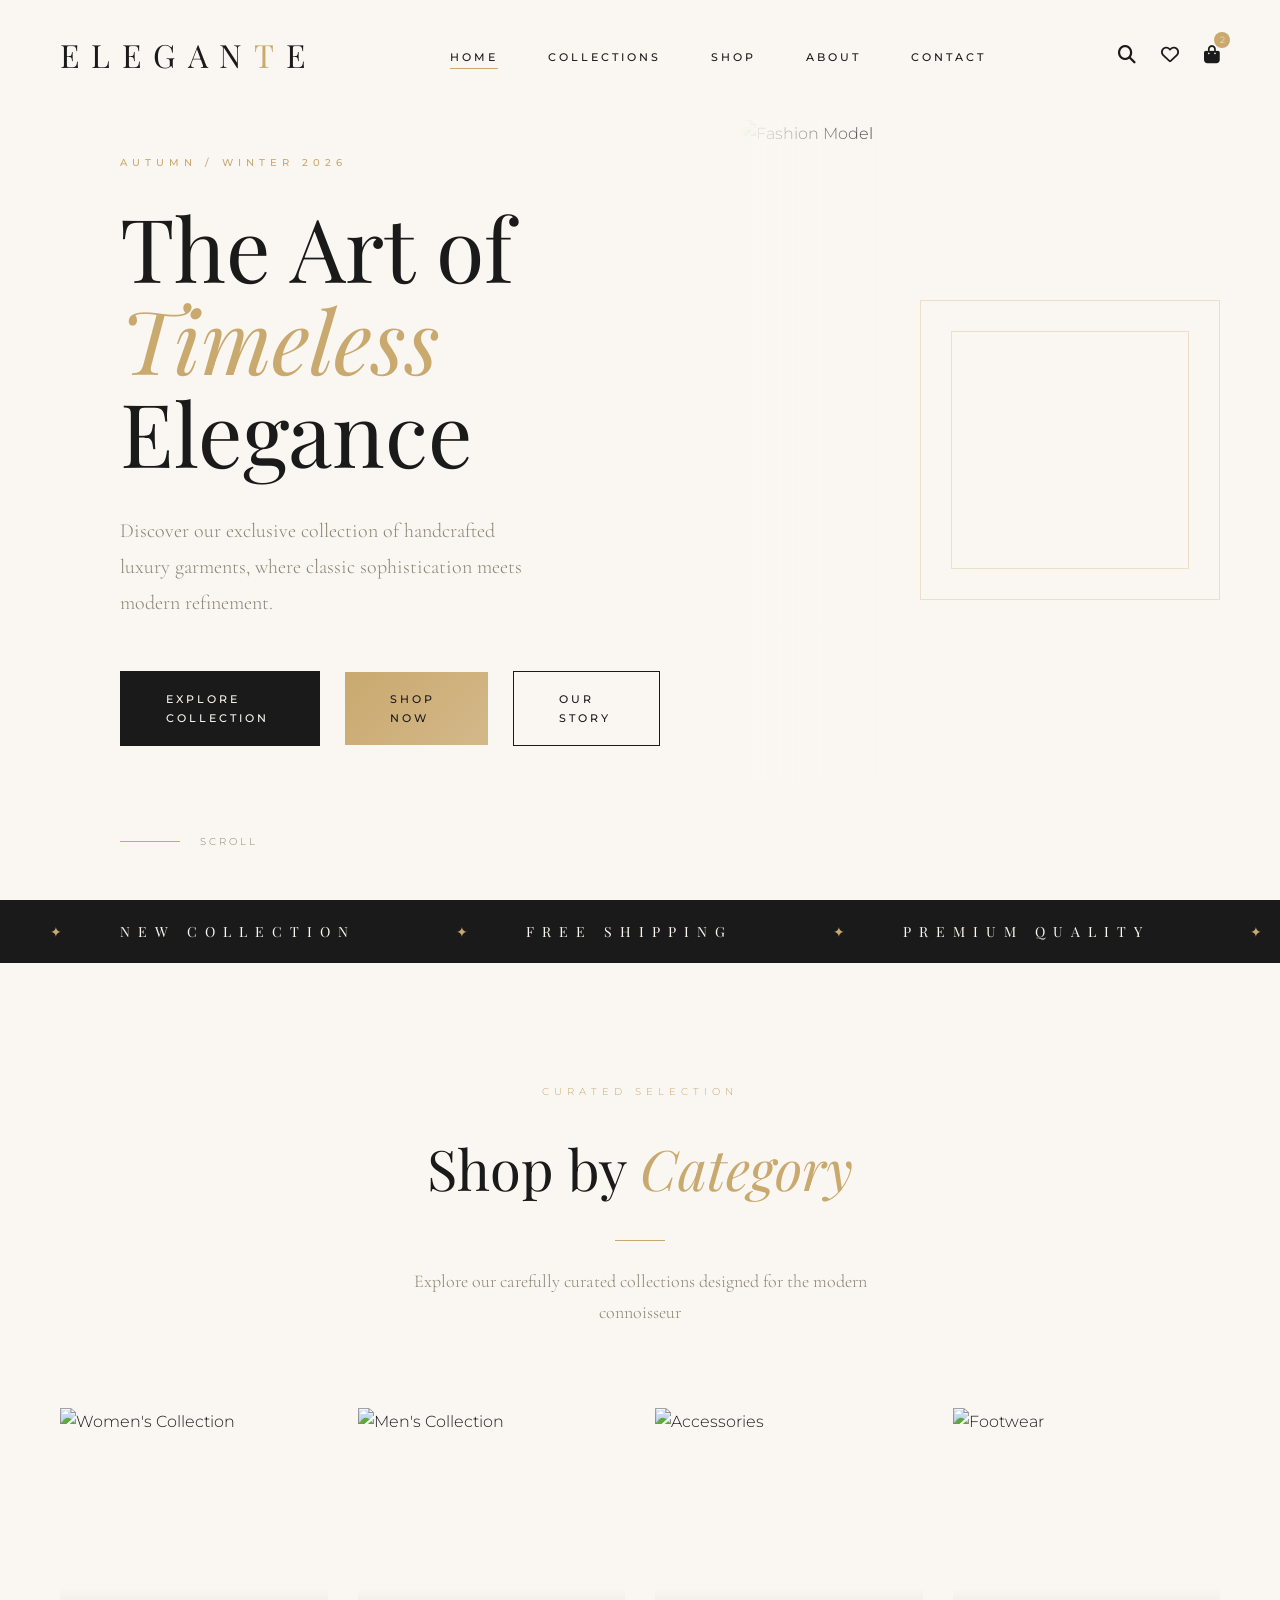
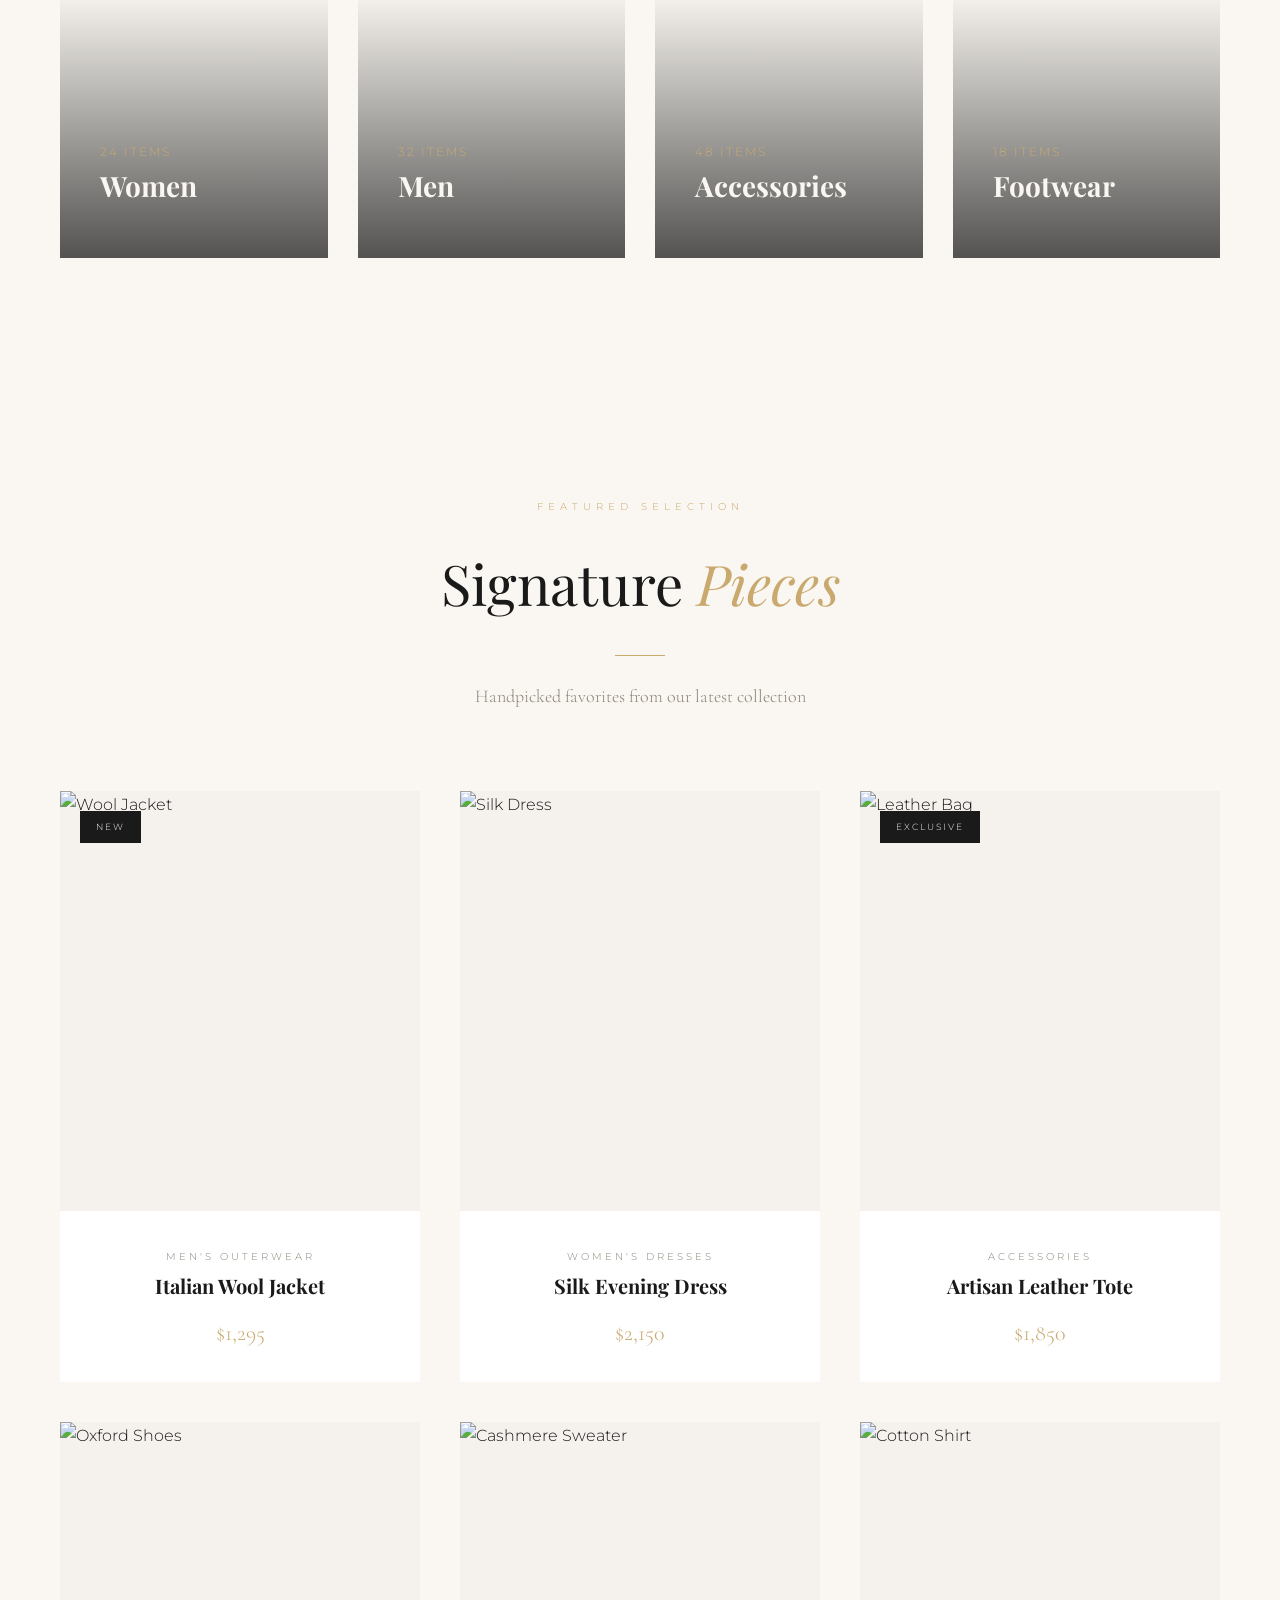
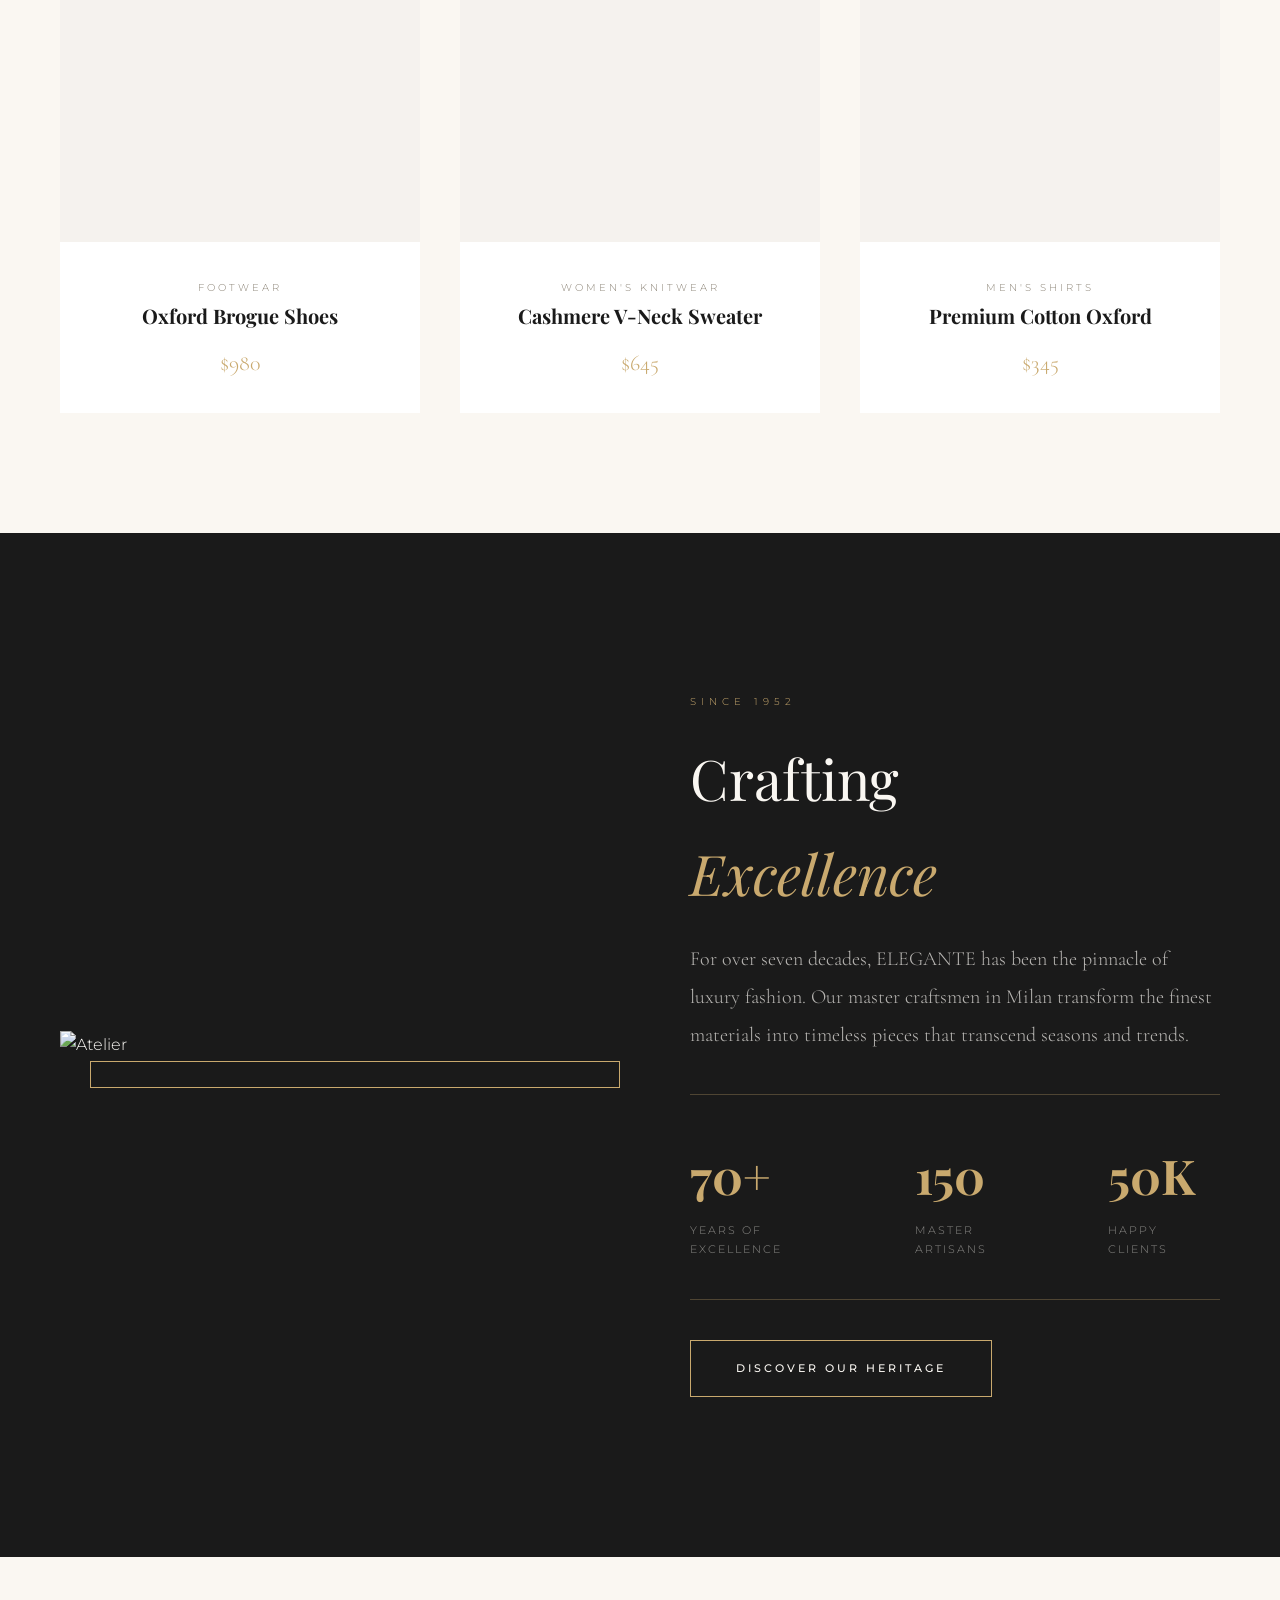
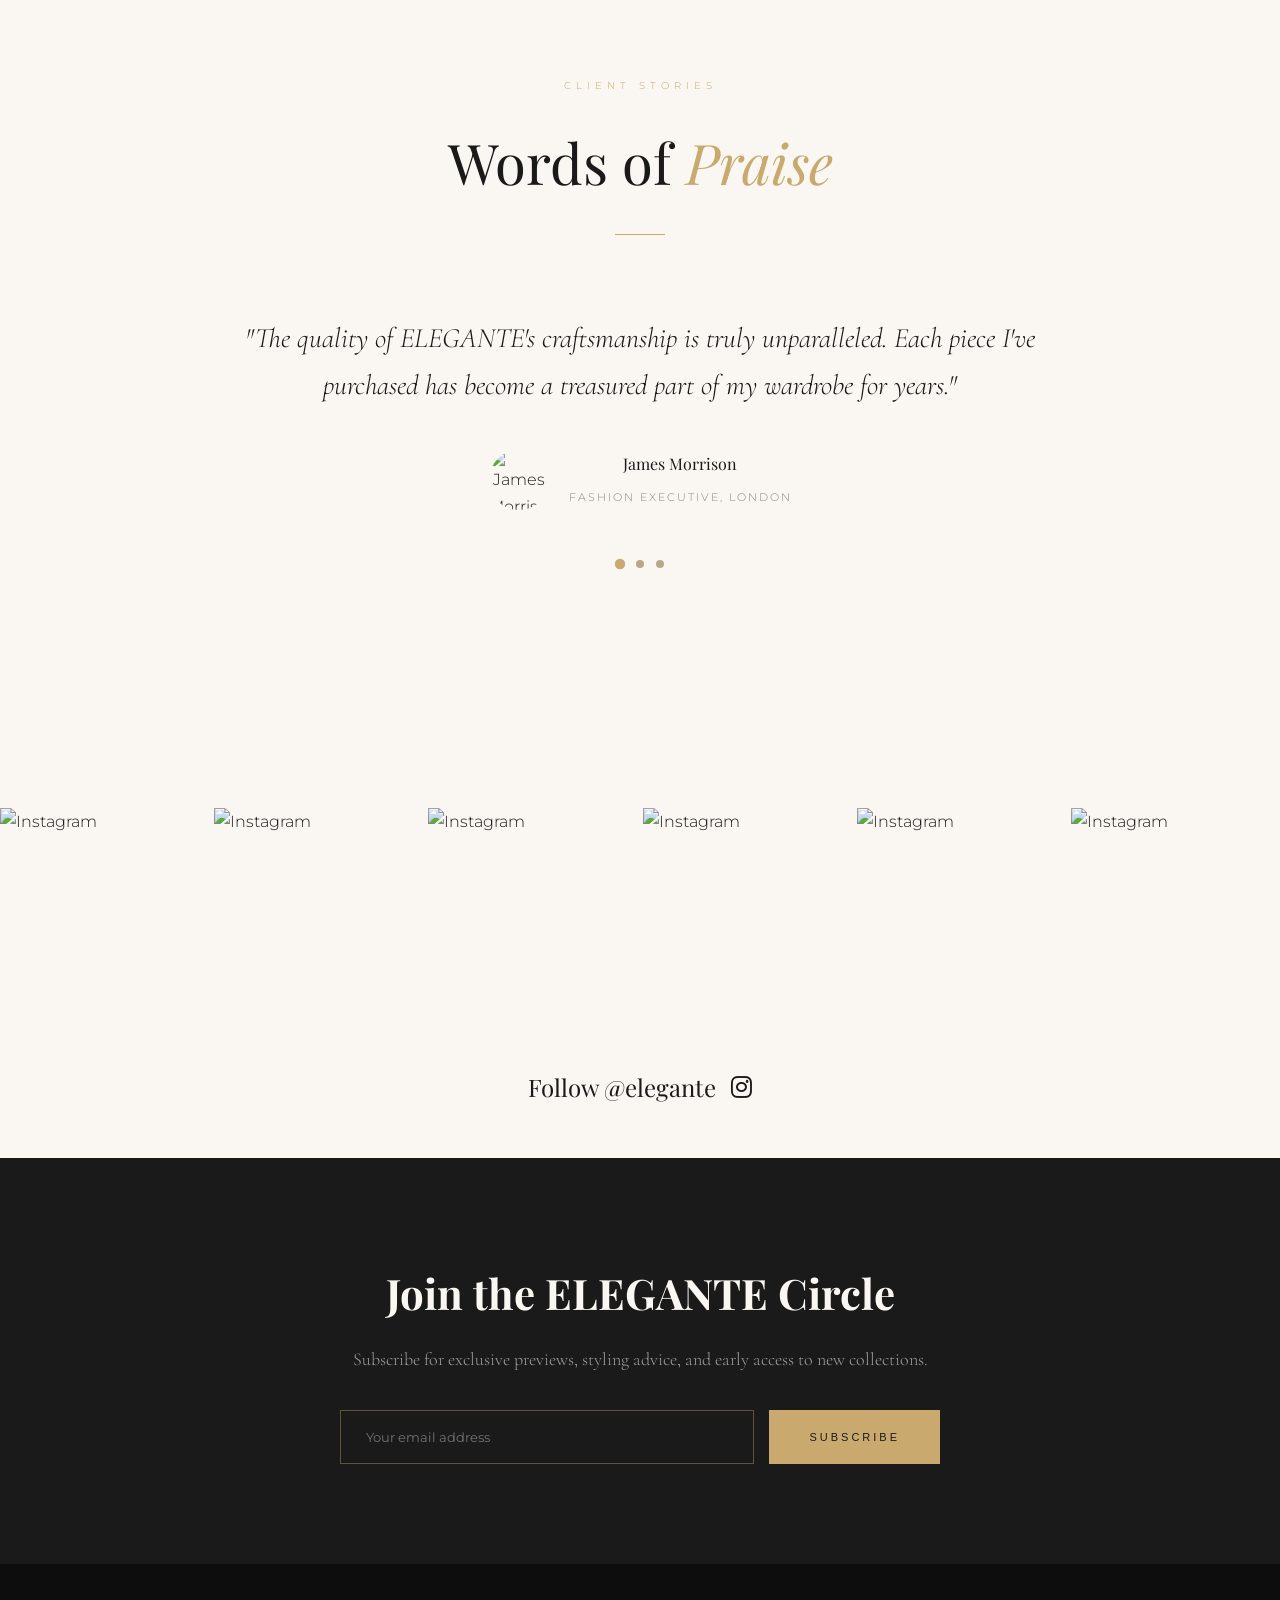
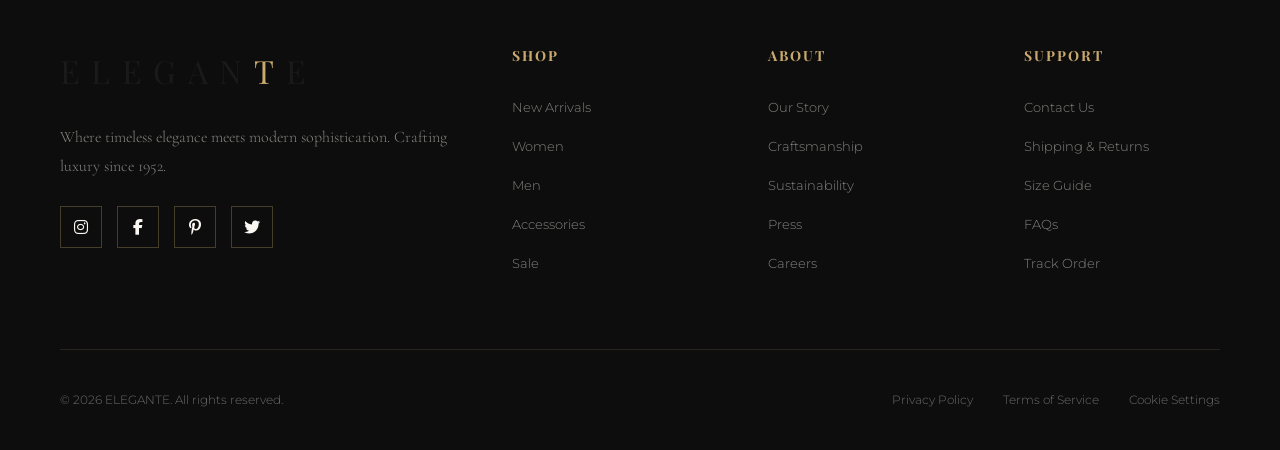
==== commit 422cb7fb: "Add 3D effects to hero section: floating animation, mouse parallax, gold shimmer button" ====
--- a/index.html
+++ b/index.html
@@ -105,8 +105,154 @@
             align-items: center;
             justify-content: center;
         }
-        .menu-toggle { display: none; flex-direction: column; gap: 6px; cursor: pointer; }
-        .menu-toggle span { width: 24px; height: 1px; background: var(--charcoal); transition: 0.3s; }
+        .menu-toggle { display: none; flex-direction: column; gap: 6px; cursor: pointer; padding: 5px; }
+        .menu-toggle span { width: 24px; height: 1.5px; background: var(--charcoal); transition: 0.3s; }
+        
+        /* Mobile Menu - Slide-in Panel */
+        .mobile-menu {
+            position: fixed;
+            top: 0; right: -100%;
+            width: 85%;
+            max-width: 400px;
+            height: 100vh;
+            background: var(--charcoal);
+            z-index: 9999;
+            transition: right 0.5s cubic-bezier(0.4, 0, 0.2, 1);
+            display: flex;
+            flex-direction: column;
+        }
+        .mobile-menu.active {
+            right: 0;
+        }
+        .mobile-menu-overlay {
+            position: fixed;
+            top: 0; left: 0;
+            width: 100%; height: 100vh;
+            background: rgba(0,0,0,0.5);
+            z-index: 9998;
+            opacity: 0;
+            visibility: hidden;
+            transition: all 0.4s ease;
+        }
+        .mobile-menu-overlay.active {
+            opacity: 1;
+            visibility: visible;
+        }
+        .mobile-menu-header {
+            display: flex;
+            justify-content: space-between;
+            align-items: center;
+            padding: 25px 30px;
+            border-bottom: 1px solid rgba(201,169,110,0.15);
+        }
+        .mobile-menu-logo {
+            font-family: 'Playfair Display', serif;
+            font-size: 24px;
+            letter-spacing: 6px;
+            color: var(--ivory);
+        }
+        .mobile-menu-logo span { color: var(--champagne); }
+        .mobile-menu-close {
+            width: 40px; height: 40px;
+            background: none;
+            border: 1px solid rgba(201,169,110,0.3);
+            color: var(--ivory);
+            font-size: 18px;
+            cursor: pointer;
+            display: flex;
+            align-items: center;
+            justify-content: center;
+            transition: all 0.3s;
+        }
+        .mobile-menu-close:hover {
+            background: var(--champagne);
+            border-color: var(--champagne);
+            color: var(--charcoal);
+        }
+        .mobile-menu-links {
+            list-style: none;
+            padding: 40px 30px;
+            flex: 1;
+            overflow-y: auto;
+        }
+        .mobile-menu-links li {
+            border-bottom: 1px solid rgba(201,169,110,0.08);
+        }
+        .mobile-menu-links a {
+            display: block;
+            padding: 20px 0;
+            font-family: 'Playfair Display', serif;
+            font-size: 22px;
+            color: var(--ivory);
+            text-decoration: none;
+            transition: all 0.3s;
+            position: relative;
+        }
+        .mobile-menu-links a::after {
+            content: '';
+            position: absolute;
+            left: 0;
+            bottom: 20px;
+            width: 0;
+            height: 1px;
+            background: var(--champagne);
+            transition: width 0.4s ease;
+        }
+        .mobile-menu-links a:hover {
+            color: var(--champagne);
+            padding-left: 15px;
+        }
+        .mobile-menu-links a:hover::after {
+            width: 30px;
+        }
+        .mobile-menu-footer {
+            padding: 30px;
+            border-top: 1px solid rgba(201,169,110,0.15);
+        }
+        .mobile-menu-footer-title {
+            font-size: 10px;
+            letter-spacing: 3px;
+            text-transform: uppercase;
+            color: var(--warm-gray);
+            margin-bottom: 20px;
+        }
+        .mobile-menu-social {
+            display: flex;
+            gap: 15px;
+        }
+        .mobile-menu-social a {
+            width: 45px; height: 45px;
+            border: 1px solid rgba(201,169,110,0.25);
+            display: flex;
+            align-items: center;
+            justify-content: center;
+            color: var(--ivory);
+            font-size: 16px;
+            text-decoration: none;
+            transition: all 0.3s;
+        }
+        .mobile-menu-social a:hover {
+            background: var(--champagne);
+            border-color: var(--champagne);
+            color: var(--charcoal);
+        }
+        .mobile-menu-contact {
+            margin-top: 25px;
+            padding-top: 25px;
+            border-top: 1px solid rgba(201,169,110,0.1);
+        }
+        .mobile-menu-contact p {
+            font-size: 13px;
+            color: rgba(250,247,242,0.5);
+            margin-bottom: 8px;
+            display: flex;
+            align-items: center;
+            gap: 12px;
+        }
+        .mobile-menu-contact p i {
+            color: var(--champagne);
+            width: 16px;
+        }
         
         /* Hero Section */
         .hero {
@@ -115,7 +261,33 @@
             position: relative;
             overflow: hidden;
             background: var(--ivory);
-        }
+            perspective: 1000px;
+        }
+        
+        /* 3D Floating Animation */
+        @keyframes float3d {
+            0%, 100% { transform: translateY(0) rotateX(2deg) rotateY(-2deg); }
+            25% { transform: translateY(-15px) rotateX(-2deg) rotateY(2deg); }
+            50% { transform: translateY(-25px) rotateX(2deg) rotateY(-1deg); }
+            75% { transform: translateY(-15px) rotateX(-1deg) rotateY(1deg); }
+        }
+        
+        @keyframes floatSlow {
+            0%, 100% { transform: translateY(0); }
+            50% { transform: translateY(-20px); }
+        }
+        
+        @keyframes shimmer {
+            0% { background-position: -200% center; }
+            100% { background-position: 200% center; }
+        }
+        
+        @keyframes rotateFloat {
+            0% { transform: translateY(0) rotateZ(-3deg); }
+            50% { transform: translateY(-30px) rotateZ(0deg); }
+            100% { transform: translateY(0) rotateZ(-3deg); }
+        }
+        
         .hero-left {
             flex: 1;
             display: flex;
@@ -171,6 +343,34 @@
         .btn-primary:hover {
             background: var(--champagne);
             border-color: var(--champagne);
+            transform: translateY(-3px);
+            box-shadow: 0 15px 40px rgba(201, 169, 110, 0.3);
+        }
+        .btn-gold {
+            background: linear-gradient(135deg, var(--champagne) 0%, var(--champagne-light) 50%, var(--champagne) 100%);
+            background-size: 200% 200%;
+            color: var(--charcoal);
+            border: none;
+            position: relative;
+            overflow: hidden;
+        }
+        .btn-gold::before {
+            content: '';
+            position: absolute;
+            top: 0;
+            left: -100%;
+            width: 100%;
+            height: 100%;
+            background: linear-gradient(90deg, transparent, rgba(255,255,255,0.4), transparent);
+            transition: left 0.5s ease;
+        }
+        .btn-gold:hover::before {
+            left: 100%;
+        }
+        .btn-gold:hover {
+            animation: shimmer 1.5s ease infinite;
+            transform: translateY(-3px);
+            box-shadow: 0 20px 50px rgba(201, 169, 110, 0.4);
         }
         .btn-outline {
             background: transparent;
@@ -209,8 +409,35 @@
             width: 100%;
             height: 100%;
             object-fit: cover;
-            filter: grayscale(20%);
-        }
+            object-position: center top;
+            animation: rotateFloat 6s ease-in-out infinite;
+            transform-style: preserve-3d;
+            transition: transform 0.3s ease;
+        }
+        .hero-image:hover {
+            animation-play-state: paused;
+            transform: scale(1.05) translateY(-10px);
+        }
+        
+        /* 3D Card Effect */
+        .hero-right {
+            perspective: 1200px;
+        }
+        .hero-image-wrapper {
+            width: 100%;
+            height: 100%;
+            transform-style: preserve-3d;
+            transition: transform 0.5s ease;
+        }
+        
+        /* Mouse parallax effect */
+        .hero-parallax-layer {
+            position: absolute;
+            width: 100%;
+            height: 100%;
+            transition: transform 0.1s ease-out;
+        }
+        
         .hero-overlay {
             position: absolute;
             inset: 0;
@@ -712,6 +939,7 @@
         @media (max-width: 768px) {
             nav { padding: 20px 30px; }
             .nav-links { display: none; }
+            .nav-icons { display: none; }
             .menu-toggle { display: flex; }
             .hero { flex-direction: column; }
             .hero-left { padding: 120px 30px 60px; }
@@ -751,6 +979,35 @@
     </div>
 </nav>
 
+<div class="mobile-menu-overlay"></div>
+<div class="mobile-menu">
+    <div class="mobile-menu-header">
+        <a href="#" class="mobile-menu-logo">ELEGAN<span>T</span>E</a>
+        <button class="mobile-menu-close"><i class="fas fa-times"></i></button>
+    </div>
+    <ul class="mobile-menu-links">
+        <li><a href="#">Home</a></li>
+        <li><a href="#categories">Collections</a></li>
+        <li><a href="#products">Shop</a></li>
+        <li><a href="#story">About Us</a></li>
+        <li><a href="#contact">Contact</a></li>
+        <li><a href="#">My Bag (2)</a></li>
+    </ul>
+    <div class="mobile-menu-footer">
+        <div class="mobile-menu-footer-title">Follow Us</div>
+        <div class="mobile-menu-social">
+            <a href="#"><i class="fab fa-instagram"></i></a>
+            <a href="#"><i class="fab fa-facebook-f"></i></a>
+            <a href="#"><i class="fab fa-pinterest-p"></i></a>
+            <a href="#"><i class="fab fa-twitter"></i></a>
+        </div>
+        <div class="mobile-menu-contact">
+            <p><i class="fas fa-phone"></i> +1 800 ELEGANTE</p>
+            <p><i class="fas fa-envelope"></i> concierge@elegante.com</p>
+        </div>
+    </div>
+</div>
+
 <section class="hero">
     <div class="hero-left">
         <span class="hero-tag">Autumn / Winter 2026</span>
@@ -758,6 +1015,7 @@
         <p class="hero-desc">Discover our exclusive collection of handcrafted luxury garments, where classic sophistication meets modern refinement.</p>
         <div class="hero-buttons">
             <a href="#products" class="btn btn-primary">Explore Collection</a>
+            <a href="#products" class="btn btn-gold">Shop Now</a>
             <a href="#story" class="btn btn-outline">Our Story</a>
         </div>
         <div class="scroll-indicator">
@@ -766,7 +1024,9 @@
         </div>
     </div>
     <div class="hero-right">
-        <img src="https://images.unsplash.com/photo-1509631179647-0177331693ae?w=1200&h=1400&fit=crop" alt="Fashion Model" class="hero-image">
+        <div class="hero-image-wrapper" id="heroImageWrapper">
+            <img src="https://images.unsplash.com/photo-1509631179647-0177331693ae?w=1200&h=1400&fit=crop" alt="Fashion Model" class="hero-image" id="heroImage">
+        </div>
         <div class="hero-overlay"></div>
         <div class="hero-accent"></div>
     </div>
@@ -1111,6 +1371,56 @@
         card.addEventListener('mouseenter', () => card.style.transform = 'translateY(-5px)');
         card.addEventListener('mouseleave', () => card.style.transform = 'translateY(0)');
     });
+    
+    // Mouse parallax effect on hero
+    const heroImage = document.getElementById('heroImage');
+    const heroWrapper = document.querySelector('.hero-right');
+    
+    if (heroImage && heroWrapper) {
+        heroWrapper.addEventListener('mousemove', (e) => {
+            const rect = heroWrapper.getBoundingClientRect();
+            const x = (e.clientX - rect.left) / rect.width - 0.5;
+            const y = (e.clientY - rect.top) / rect.height - 0.5;
+            
+            heroImage.style.transform = `perspective(1000px) rotateY(${x * 10}deg) rotateX(${-y * 10}deg) scale(1.02)`;
+        });
+        
+        heroWrapper.addEventListener('mouseleave', () => {
+            heroImage.style.transform = 'perspective(1000px) rotateY(0) rotateX(0) scale(1)';
+        });
+    }
+    
+    const menuToggle = document.querySelector('.menu-toggle');
+    const mobileMenu = document.querySelector('.mobile-menu');
+    const mobileMenuOverlay = document.querySelector('.mobile-menu-overlay');
+    const mobileMenuClose = document.querySelector('.mobile-menu-close');
+    const mobileMenuLinks = document.querySelectorAll('.mobile-menu-links a');
+
+    function openMenu() {
+        mobileMenu.classList.add('active');
+        mobileMenuOverlay.classList.add('active');
+        document.body.style.overflow = 'hidden';
+    }
+
+    function closeMenu() {
+        mobileMenu.classList.remove('active');
+        mobileMenuOverlay.classList.remove('active');
+        document.body.style.overflow = '';
+    }
+
+    menuToggle.addEventListener('click', openMenu);
+    mobileMenuClose.addEventListener('click', closeMenu);
+    mobileMenuOverlay.addEventListener('click', closeMenu);
+
+    mobileMenuLinks.forEach(link => {
+        link.addEventListener('click', closeMenu);
+    });
+
+    document.addEventListener('keydown', (e) => {
+        if (e.key === 'Escape' && mobileMenu.classList.contains('active')) {
+            closeMenu();
+        }
+    });
 </script>
 </body>
 </html>
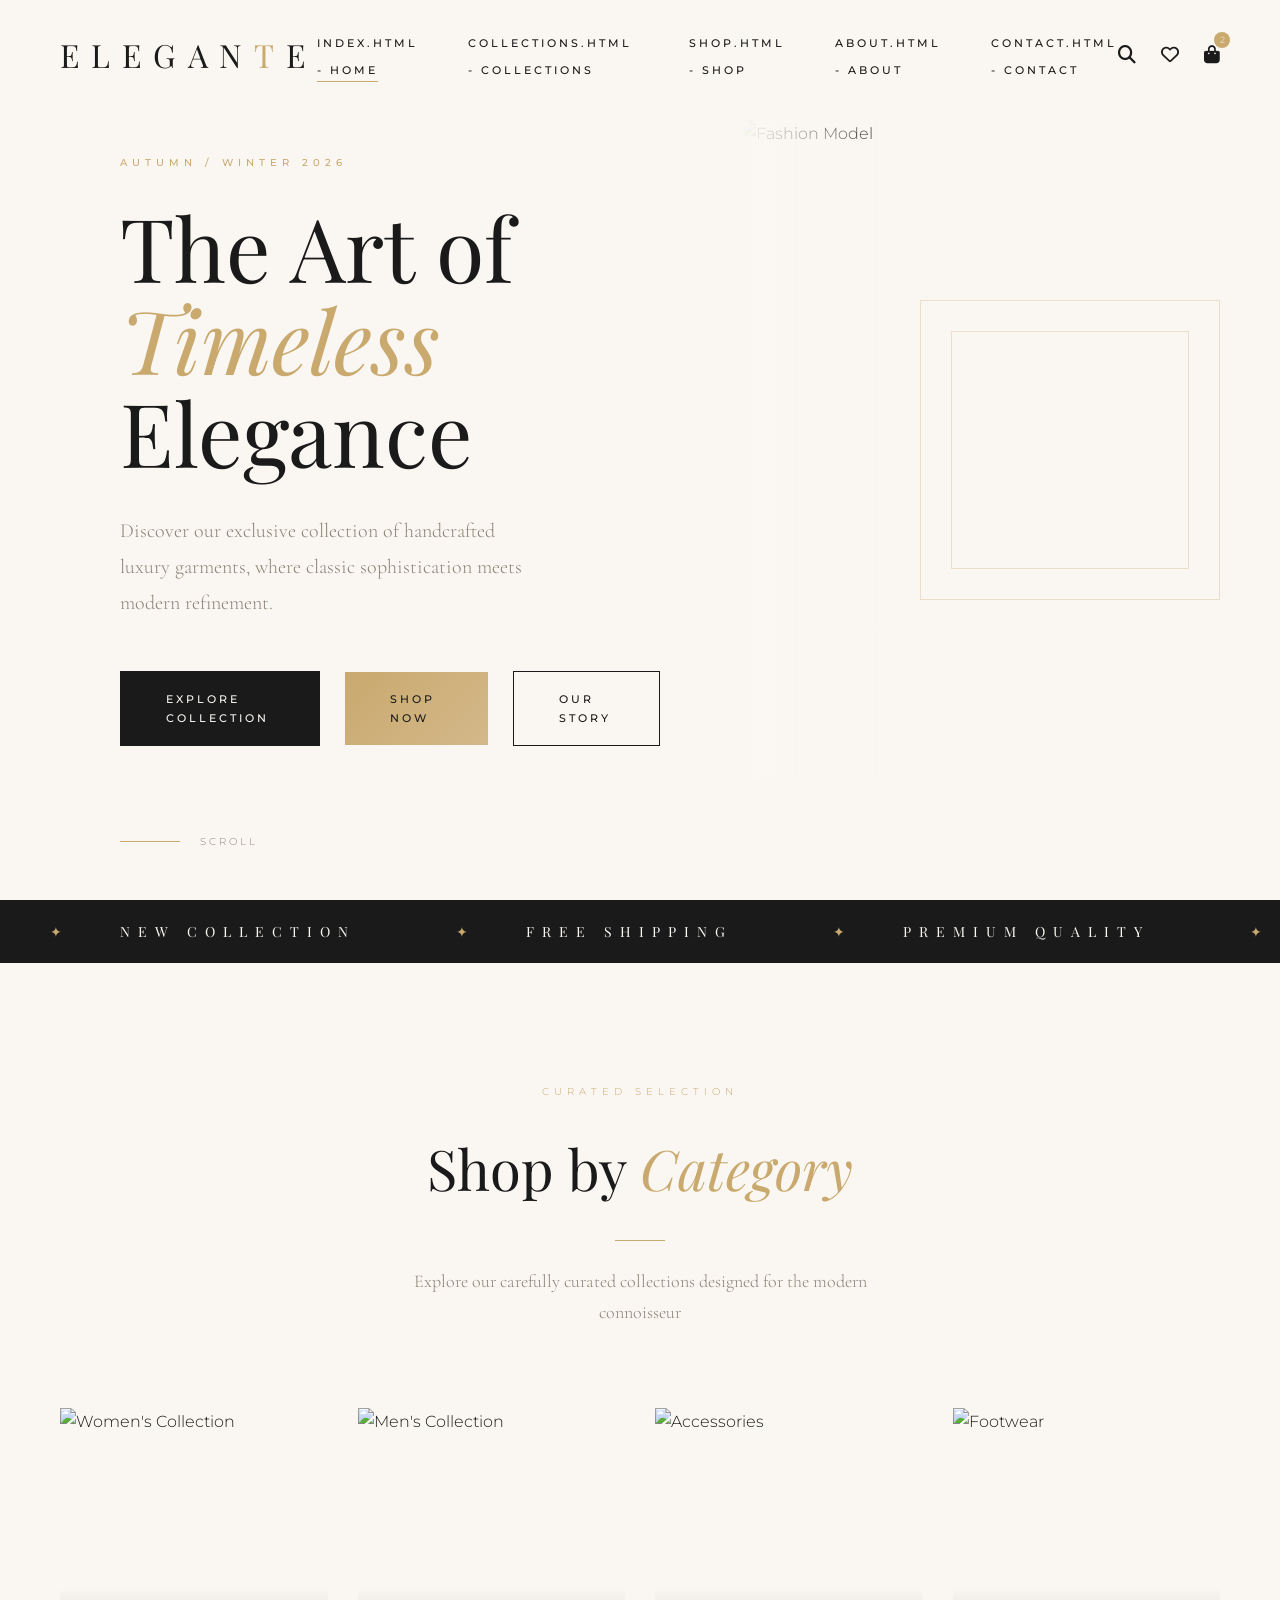
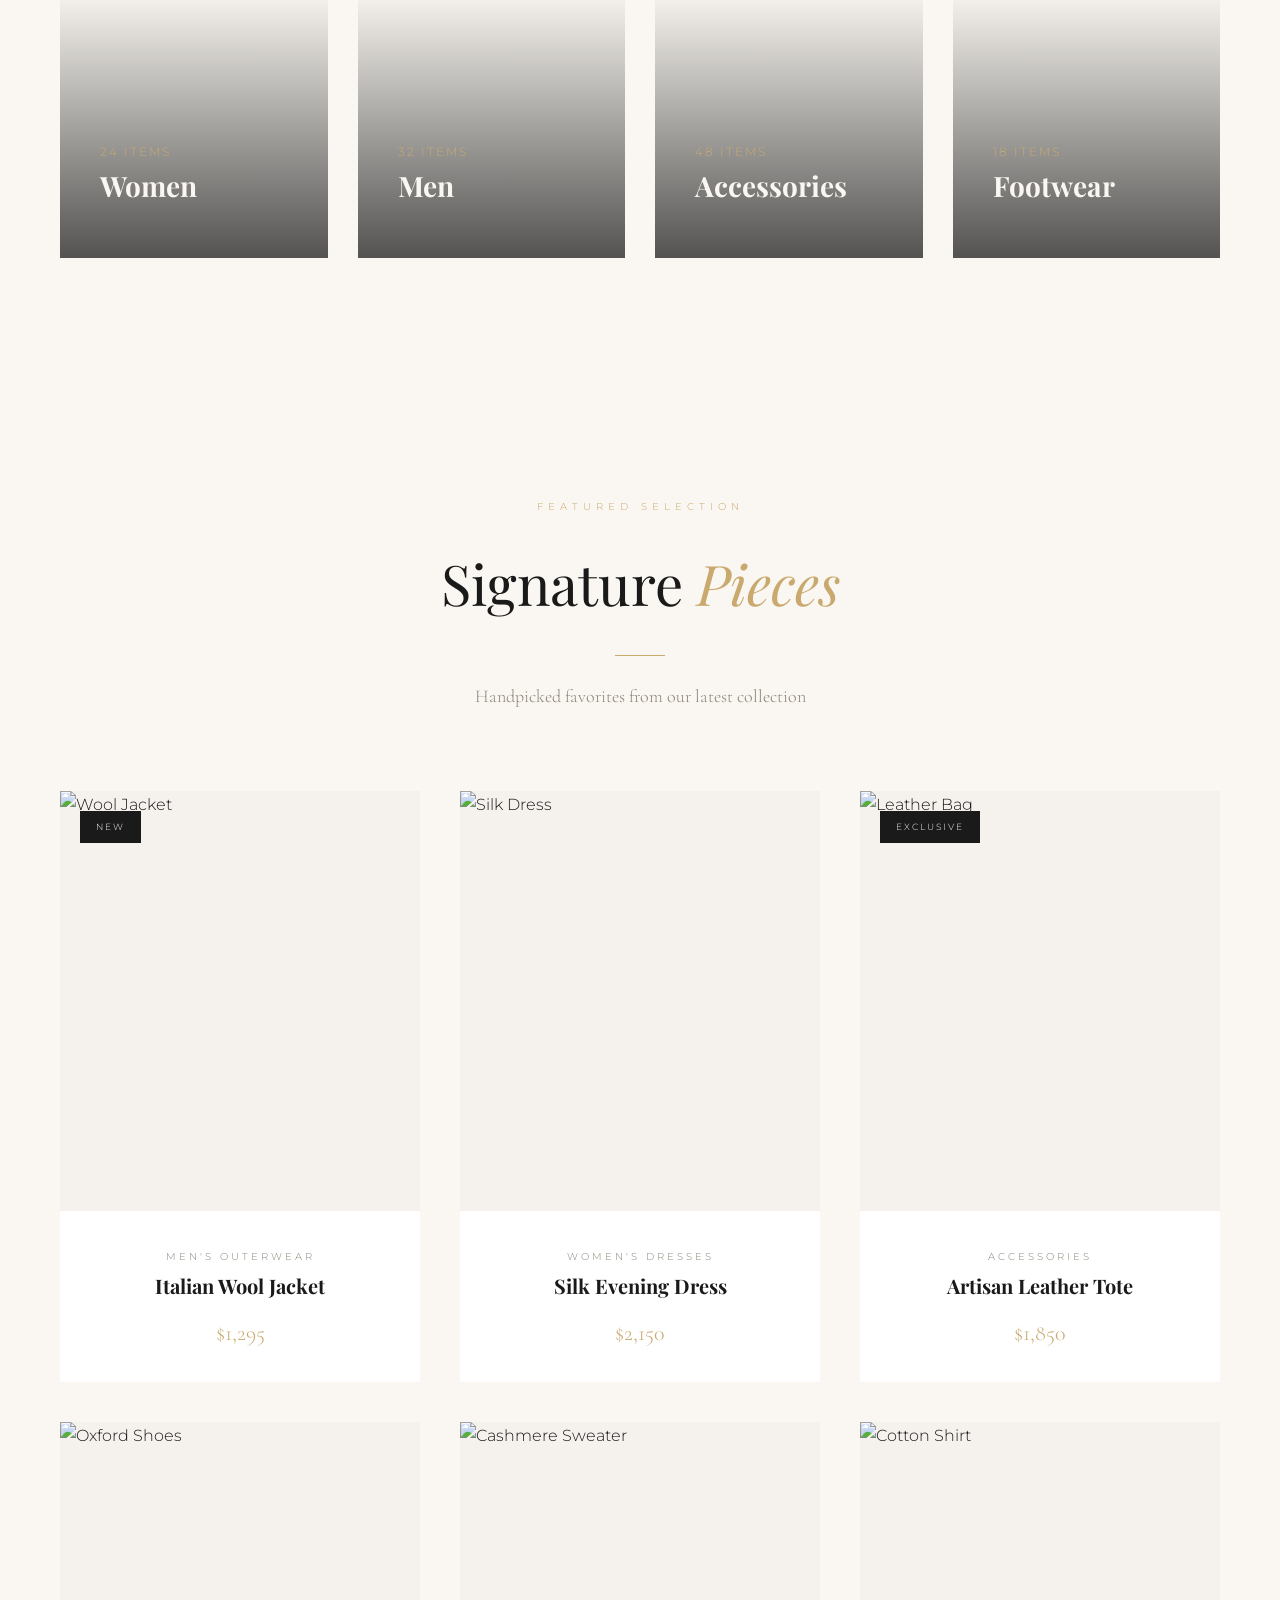
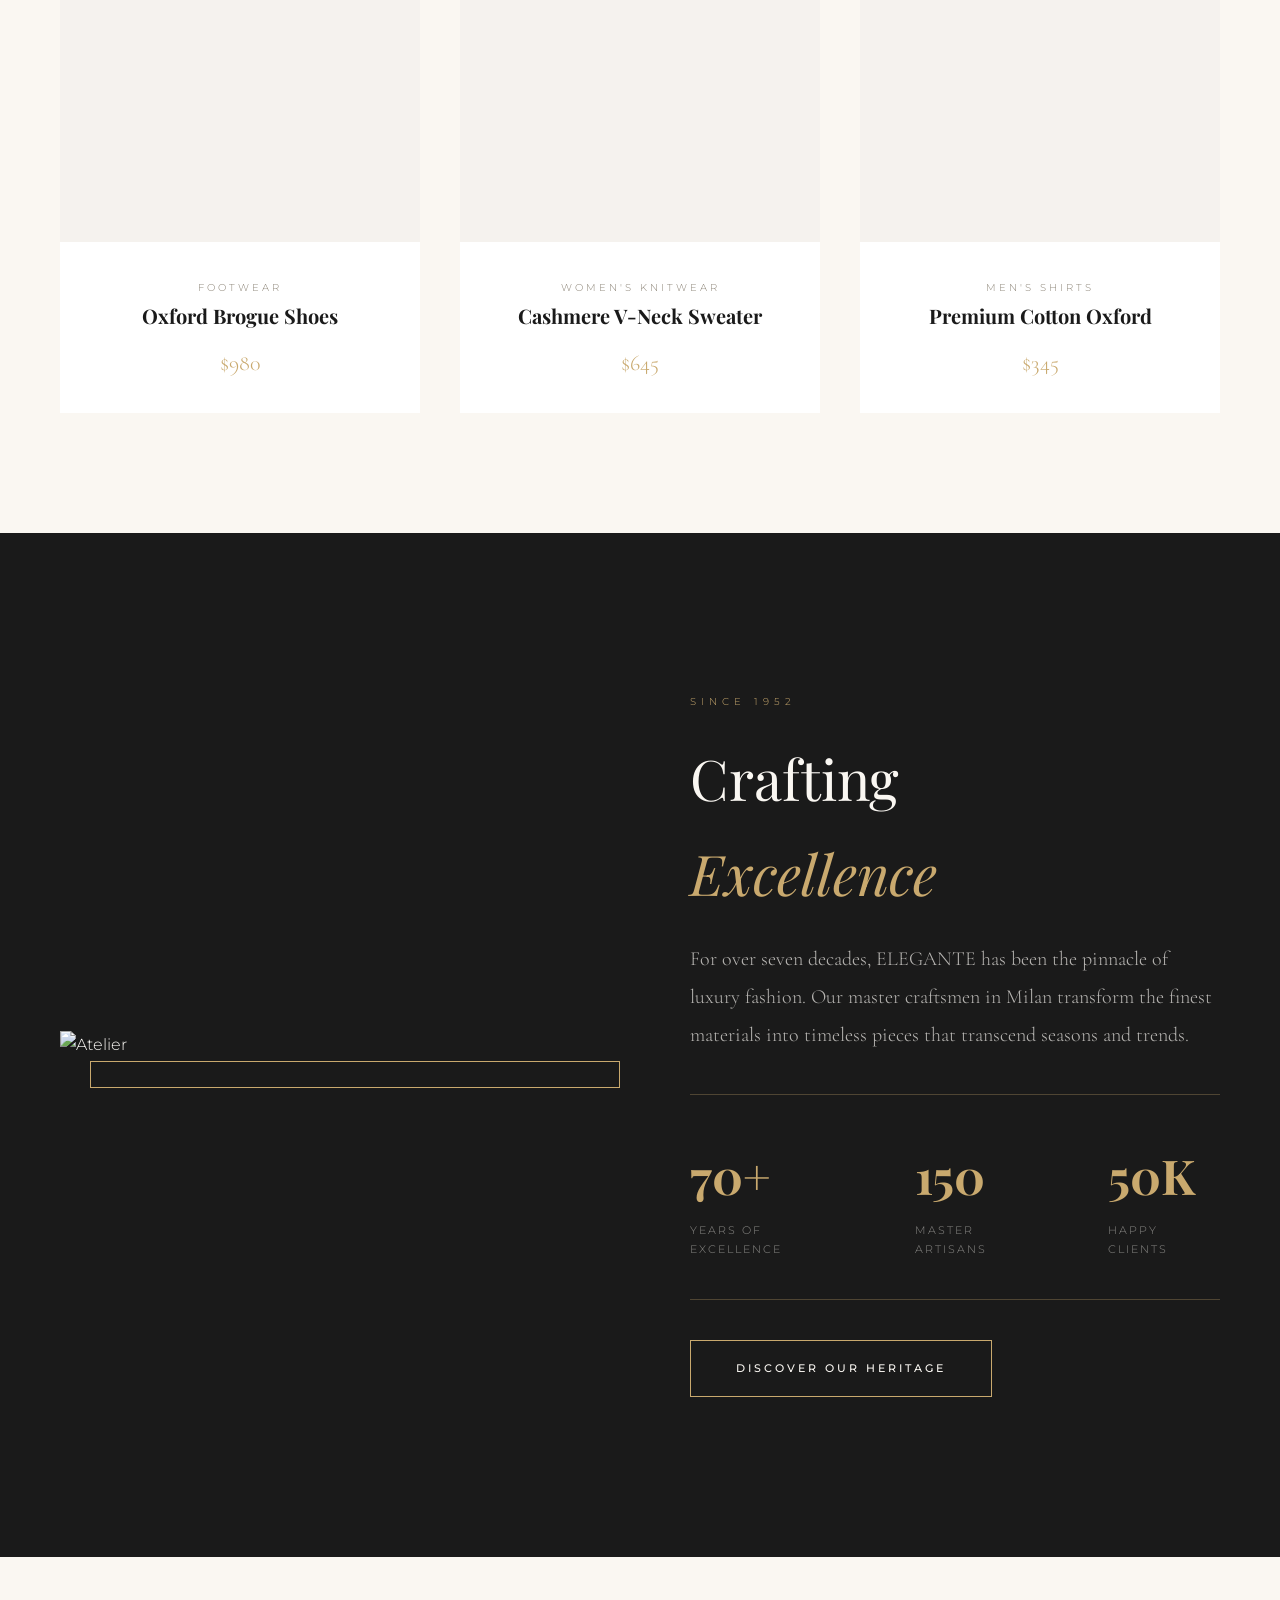
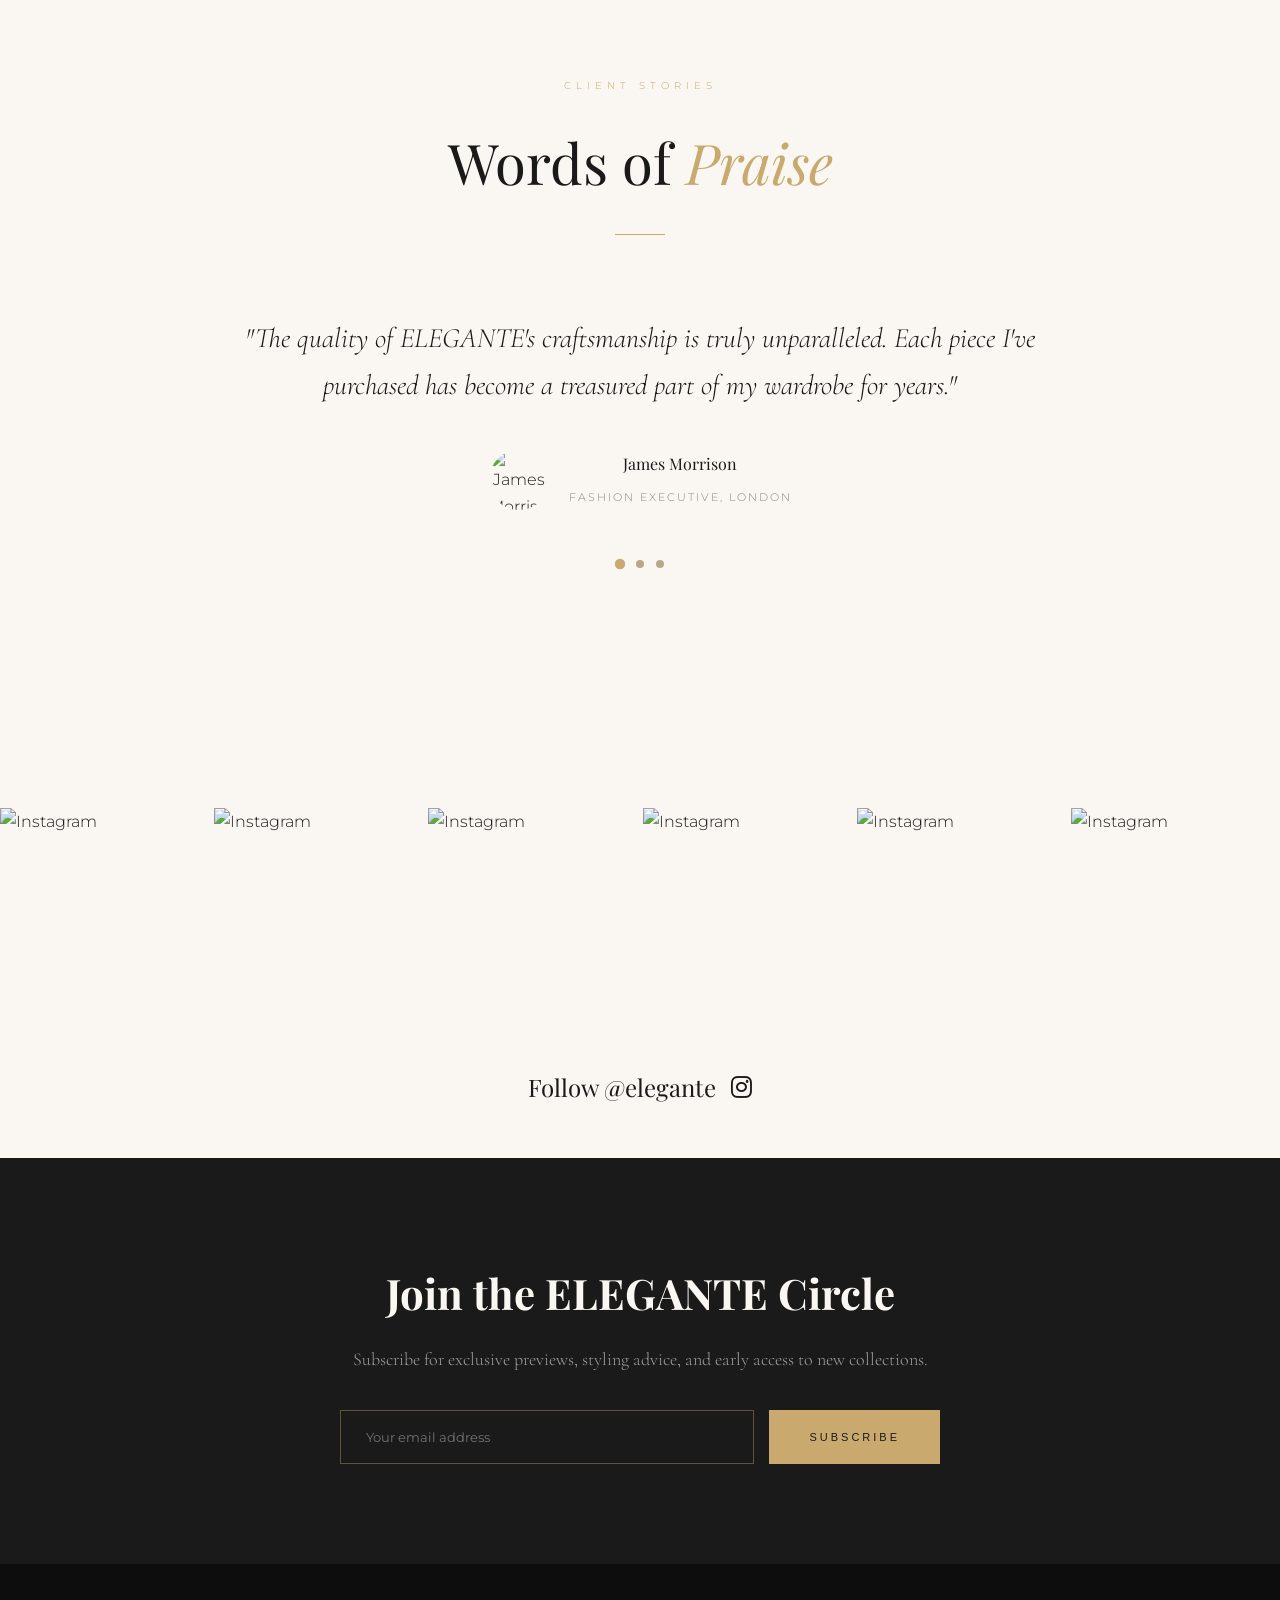
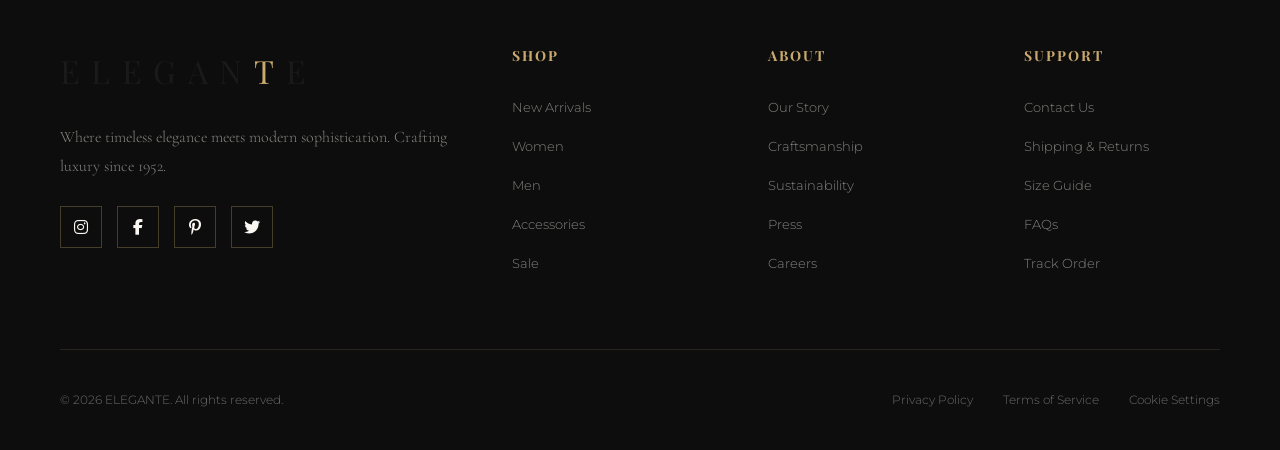
==== commit 5a926000: "Update menu links to show file paths" ====
--- a/index.html
+++ b/index.html
@@ -963,11 +963,11 @@
 <nav>
     <a href="#" class="logo">ELEGAN<span>T</span>E</a>
     <ul class="nav-links">
-        <li><a href="#" class="active">Home</a></li>
-        <li><a href="#categories">Collections</a></li>
-        <li><a href="#products">Shop</a></li>
-        <li><a href="#story">About</a></li>
-        <li><a href="#contact">Contact</a></li>
+        <li><a href="index.html" class="active">index.html - Home</a></li>
+        <li><a href="collections.html">collections.html - Collections</a></li>
+        <li><a href="shop.html">shop.html - Shop</a></li>
+        <li><a href="about.html">about.html - About</a></li>
+        <li><a href="contact.html">contact.html - Contact</a></li>
     </ul>
     <div class="nav-icons">
         <a href="#"><i class="fas fa-search"></i></a>
@@ -986,12 +986,11 @@
         <button class="mobile-menu-close"><i class="fas fa-times"></i></button>
     </div>
     <ul class="mobile-menu-links">
-        <li><a href="#">Home</a></li>
-        <li><a href="#categories">Collections</a></li>
-        <li><a href="#products">Shop</a></li>
-        <li><a href="#story">About Us</a></li>
-        <li><a href="#contact">Contact</a></li>
-        <li><a href="#">My Bag (2)</a></li>
+        <li><a href="index.html">index.html - Home</a></li>
+        <li><a href="collections.html">collections.html - Collections</a></li>
+        <li><a href="shop.html">shop.html - Shop</a></li>
+        <li><a href="about.html">about.html - About</a></li>
+        <li><a href="contact.html">contact.html - Contact</a></li>
     </ul>
     <div class="mobile-menu-footer">
         <div class="mobile-menu-footer-title">Follow Us</div>
